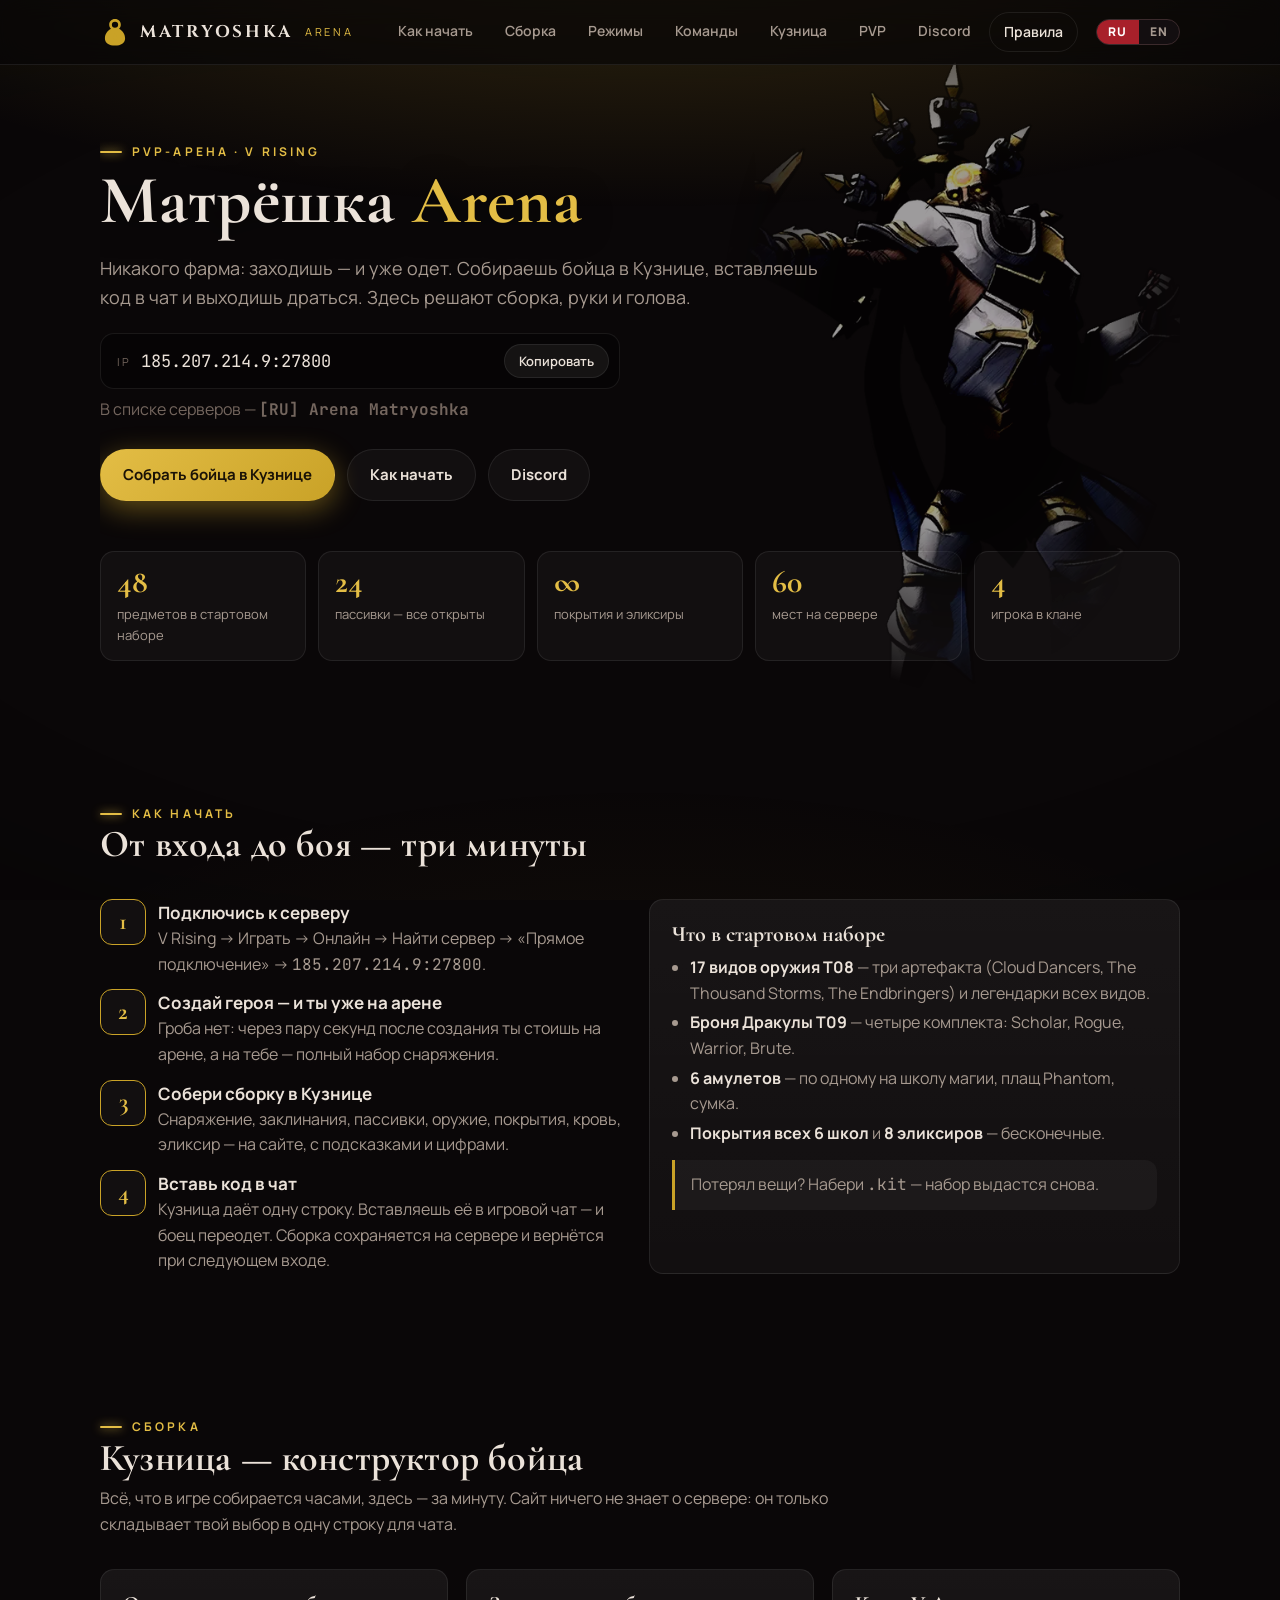
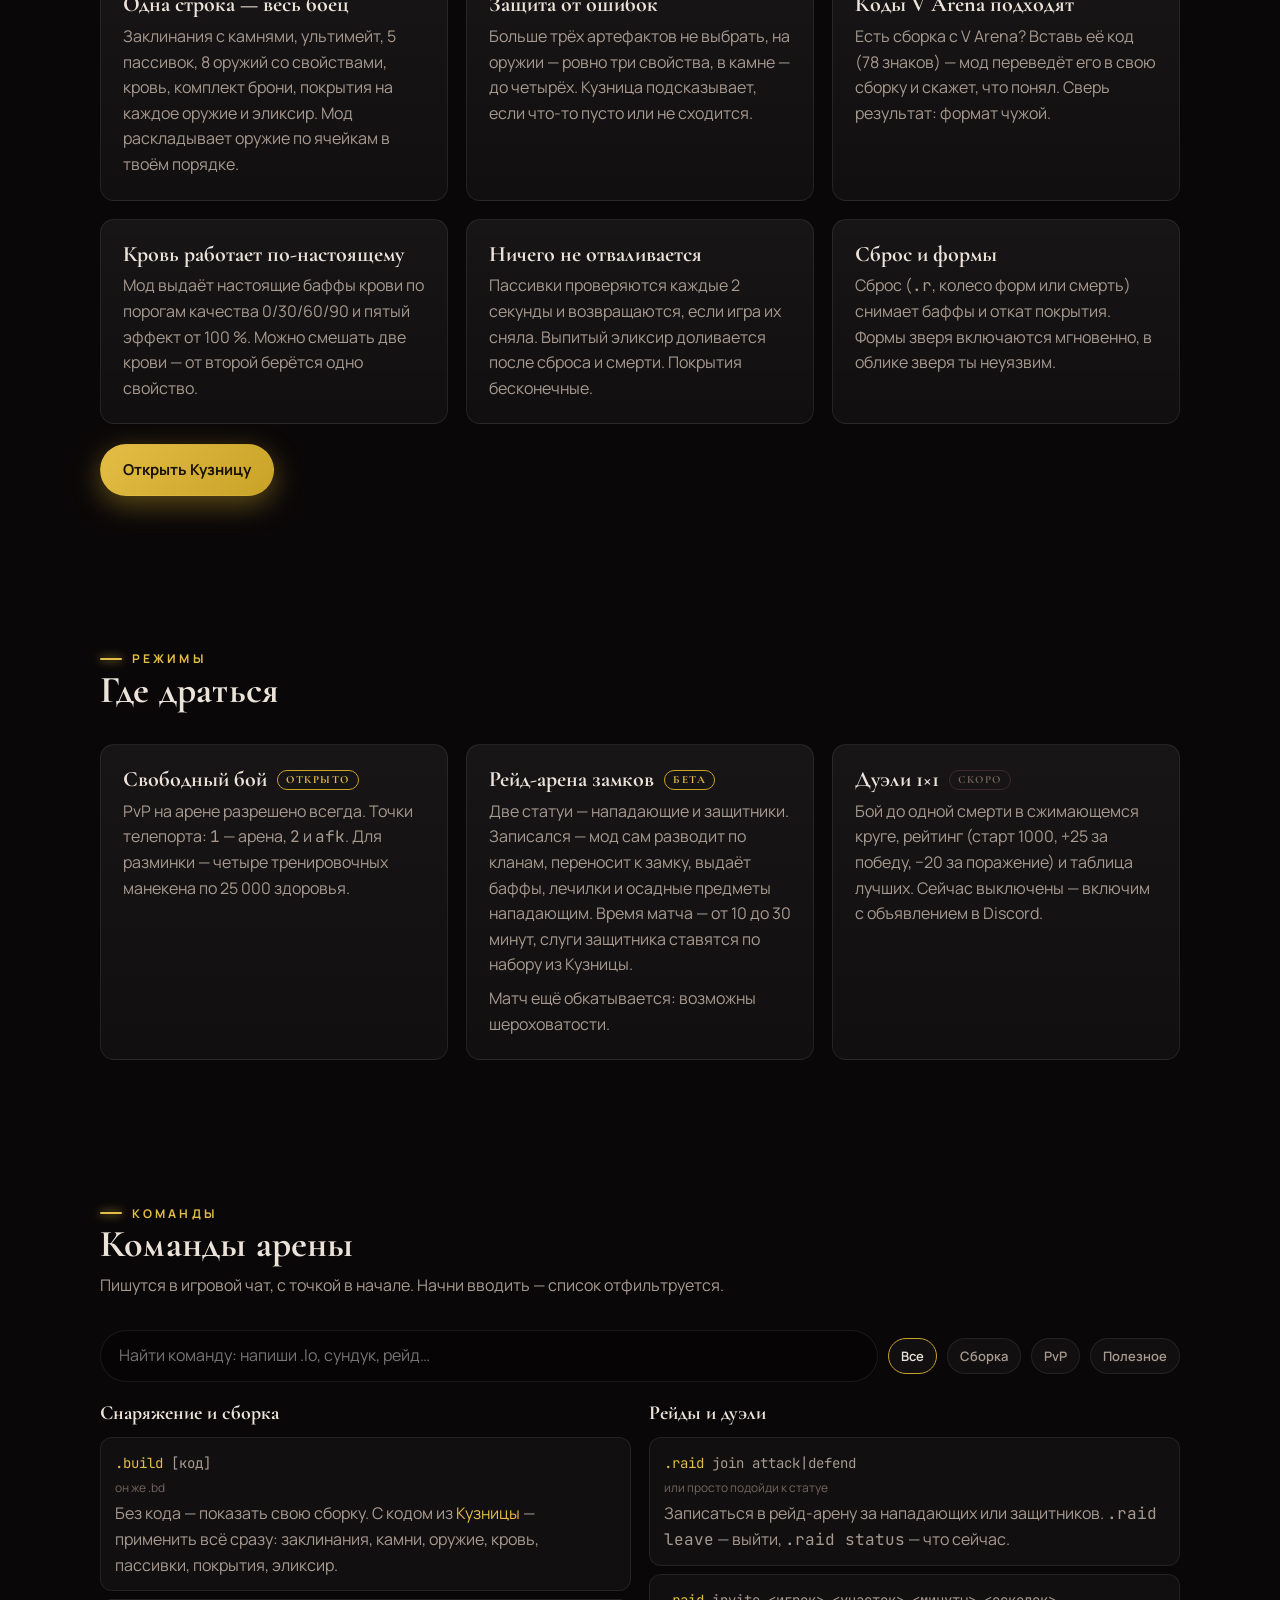
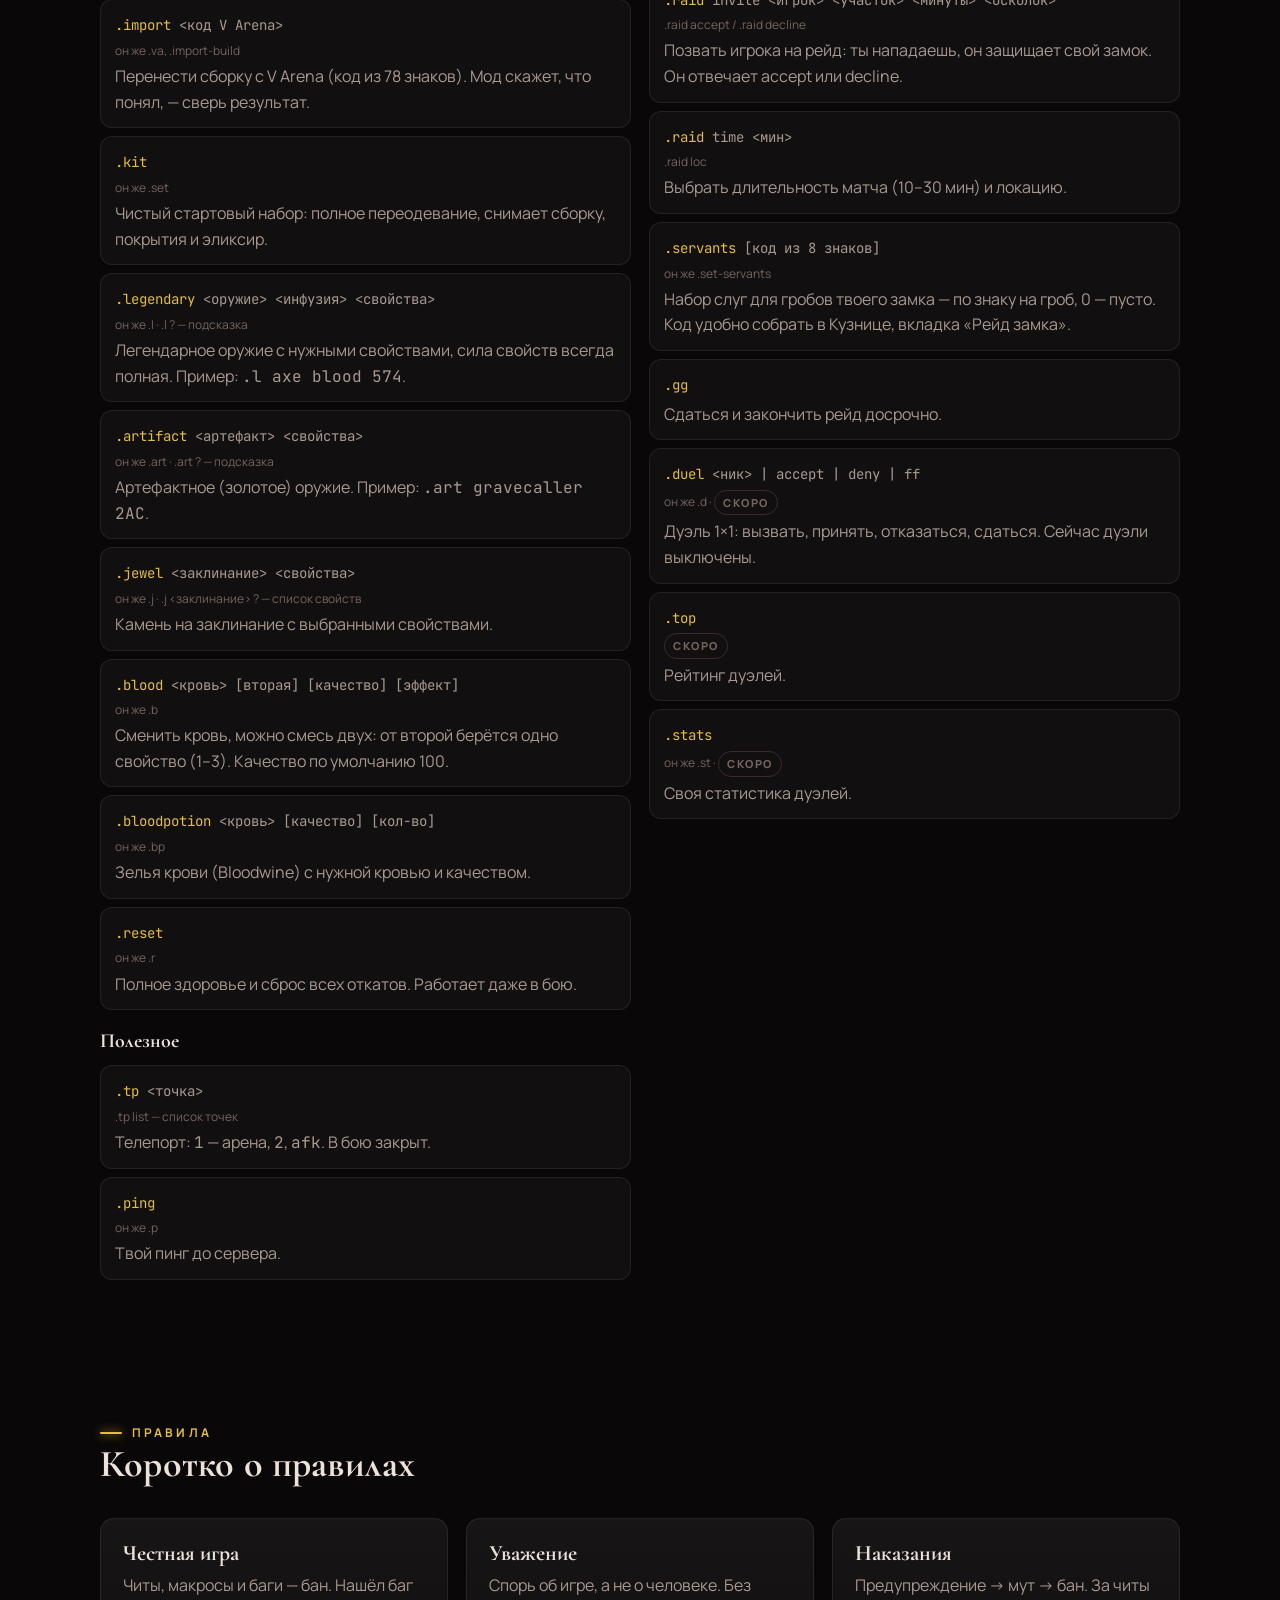
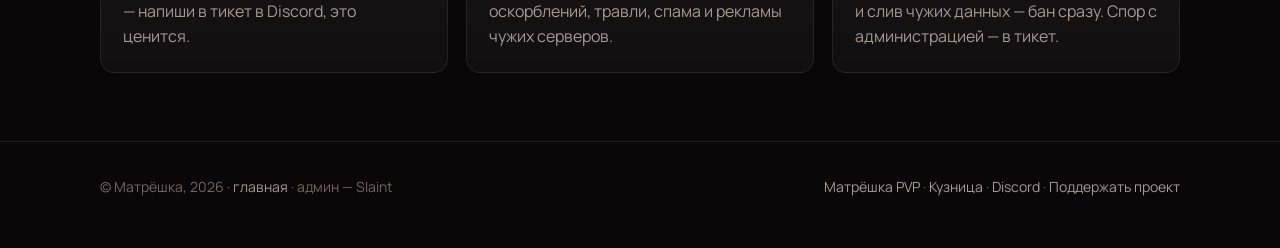
==== arena/index.html @ ec55a661 "Сайт v2: новый облик, страница правил" ====
<!doctype html>
<html lang="ru">
<head>
<meta charset="utf-8">
<meta name="viewport" content="width=device-width, initial-scale=1">
<title>Матрёшка Arena — PvP-арена V Rising</title>
<meta name="description" content="Матрёшка Arena: PvP-арена V Rising. Адрес сервера, как начать, сборки из Кузницы, режимы и команды.">
<link rel="icon" href="../assets/mark.svg" type="image/svg+xml">
<link rel="alternate" hreflang="ru" href="https://slaintarena.ru/arena/">
<link rel="alternate" hreflang="en" href="https://slaintarena.ru/en/arena/">
<link rel="preconnect" href="https://fonts.googleapis.com">
<link rel="stylesheet" href="https://fonts.googleapis.com/css2?family=Cinzel:wght@700&family=Cormorant+Garamond:wght@600;700&family=Manrope:wght@400;600;700;800&family=JetBrains+Mono:wght@500&display=swap">
<link rel="stylesheet" href="../assets/site.css?v=20261006d">
</head>
<body class="arena">
<svg width="0" height="0" style="position:absolute" aria-hidden="true">
  <symbol id="doll" viewBox="0 0 64 64">
    <path fill="currentColor" fill-rule="evenodd" d="M32 4C24.3 4 19.6 9.6 19.6 16.3c0 3.7 1.5 6.8 3.8 9C15.7 29.2 10.5 37 10.5 45.7 10.5 54.8 19.2 61 32 61s21.5-6.2 21.5-15.3c0-8.7-5.2-16.5-12.9-20.4 2.3-2.2 3.8-5.3 3.8-9C44.4 9.6 39.7 4 32 4zM25.3 16.6a6.7 6.2 0 1 1 13.4 0 6.7 6.2 0 1 1-13.4 0z"/>
    <path style="fill:var(--doll-drop,#0a0708)" d="M32 34.5c-1.2 3.4-4.6 6.3-4.6 9.8a4.6 4.6 0 0 0 9.2 0c0-3.5-3.4-6.4-4.6-9.8z"/>
  </symbol>
</svg>

<header class="top">
  <div class="wrap">
    <a class="brand" href="../"><svg class="brand-mark" style="color:var(--gold)"><use href="#doll"/></svg><span class="brand-name">MATRYOSHKA</span><span class="brand-sub">Arena</span></a>
    <button class="burger" aria-label="Меню">☰</button>
    <nav class="nav">
      <a href="#start">Как начать</a>
      <a href="#build">Сборка</a>
      <a href="#modes">Режимы</a>
      <a href="#commands">Команды</a>
      <a href="../forge/">Кузница</a>
      <a href="../pvp/" class="pvp-link">PVP</a>
      <a href="../discord/">Discord</a>
      <a href="../rules/" class="rules-link">Правила</a>
    </nav>
    <div class="lang-sw"><a href="./" data-lang="ru" class="on">RU</a><a href="../en/arena/" data-lang="en">EN</a></div>
  </div>
</header>

<main>
<div class="wrap">

  <section class="hero">
    <img class="hero-art" src="../assets/art/solarus.webp" alt="" aria-hidden="true">
    <div class="kicker">PvP-арена · V Rising</div>
    <h1>Матрёшка <span class="accent">Arena</span></h1>
    <p class="lead">Никакого фарма: заходишь — и уже одет. Собираешь бойца в Кузнице, вставляешь код
      в чат и выходишь драться. Здесь решают сборка, руки и голова.</p>
    <div class="addr" style="max-width:520px; margin-top:22px">
      <span class="label">IP</span><span class="ip">185.207.214.9:27800</span>
      <button class="copy" data-copy="185.207.214.9:27800">Копировать</button>
    </div>
    <p class="dim" style="margin-top:8px">В списке серверов — <b class="mono">[RU] Arena Matryoshka</b></p>
    <div class="hero-actions">
      <a class="btn main" href="../forge/">Собрать бойца в Кузнице</a>
      <a class="btn" href="#start">Как начать</a>
      <a class="btn" href="../discord/">Discord</a>
    </div>
  </section>

  <section style="padding-top:10px">
    <div class="facts">
      <div class="fact"><div class="v">48</div><div class="k">предметов в стартовом наборе</div></div>
      <div class="fact"><div class="v">24</div><div class="k">пассивки — все открыты</div></div>
      <div class="fact"><div class="v">∞</div><div class="k">покрытия и эликсиры</div></div>
      <div class="fact"><div class="v">60</div><div class="k">мест на сервере</div></div>
      <div class="fact"><div class="v">4</div><div class="k">игрока в клане</div></div>
    </div>
  </section>

  <section id="start">
    <div class="sec-head">
      <div class="kicker">Как начать</div>
      <h2>От входа до боя — три минуты</h2>
    </div>
    <div class="grid g2">
      <div class="steps">
        <div class="step"><div><b>Подключись к серверу</b><span>V Rising → Играть → Онлайн → Найти сервер → «Прямое подключение» → <span class="mono">185.207.214.9:27800</span>.</span></div></div>
        <div class="step"><div><b>Создай героя — и ты уже на арене</b><span>Гроба нет: через пару секунд после создания ты стоишь на арене, а на тебе — полный набор снаряжения.</span></div></div>
        <div class="step"><div><b>Собери сборку в Кузнице</b><span>Снаряжение, заклинания, пассивки, оружие, покрытия, кровь, эликсир — на сайте, с подсказками и цифрами.</span></div></div>
        <div class="step"><div><b>Вставь код в чат</b><span>Кузница даёт одну строку. Вставляешь её в игровой чат — и боец переодет. Сборка сохраняется на сервере и вернётся при следующем входе.</span></div></div>
      </div>
      <div class="card">
        <h3>Что в стартовом наборе</h3>
        <ul>
          <li><b>17 видов оружия T08</b> — три артефакта (Cloud Dancers, The Thousand Storms, The Endbringers) и легендарки всех видов.</li>
          <li><b>Броня Дракулы T09</b> — четыре комплекта: Scholar, Rogue, Warrior, Brute.</li>
          <li><b>6 амулетов</b> — по одному на школу магии, плащ Phantom, сумка.</li>
          <li><b>Покрытия всех 6 школ</b> и <b>8 эликсиров</b> — бесконечные.</li>
        </ul>
        <p class="note" style="margin-top:14px">Потерял вещи? Набери <span class="mono">.kit</span> — набор выдастся снова.</p>
      </div>
    </div>
  </section>

  <section id="build">
    <div class="sec-head">
      <div class="kicker">Сборка</div>
      <h2>Кузница — конструктор бойца</h2>
      <p>Всё, что в игре собирается часами, здесь — за минуту. Сайт ничего не знает о сервере: он только
        складывает твой выбор в одну строку для чата.</p>
    </div>
    <div class="grid g3">
      <div class="card">
        <h3>Одна строка — весь боец</h3>
        <p>Заклинания с камнями, ультимейт, 5 пассивок, 8 оружий со свойствами, кровь, комплект брони,
          покрытия на каждое оружие и эликсир. Мод раскладывает оружие по ячейкам в твоём порядке.</p>
      </div>
      <div class="card">
        <h3>Защита от ошибок</h3>
        <p>Больше трёх артефактов не выбрать, на оружии — ровно три свойства, в камне — до четырёх.
          Кузница подсказывает, если что-то пусто или не сходится.</p>
      </div>
      <div class="card">
        <h3>Коды V Arena подходят</h3>
        <p>Есть сборка с V Arena? Вставь её код (78 знаков) — мод переведёт его в свою сборку и скажет,
          что понял. Сверь результат: формат чужой.</p>
      </div>
      <div class="card">
        <h3>Кровь работает по-настоящему</h3>
        <p>Мод выдаёт настоящие баффы крови по порогам качества 0/30/60/90 и пятый эффект от 100 %.
          Можно смешать две крови — от второй берётся одно свойство.</p>
      </div>
      <div class="card">
        <h3>Ничего не отваливается</h3>
        <p>Пассивки проверяются каждые 2 секунды и возвращаются, если игра их сняла. Выпитый эликсир
          доливается после сброса и смерти. Покрытия бесконечные.</p>
      </div>
      <div class="card">
        <h3>Сброс и формы</h3>
        <p>Сброс (<span class="mono">.r</span>, колесо форм или смерть) снимает баффы и откат покрытия.
          Формы зверя включаются мгновенно, в облике зверя ты неуязвим.</p>
      </div>
    </div>
    <p style="margin-top:20px"><a class="btn main" href="../forge/">Открыть Кузницу</a></p>
  </section>

  <section id="modes">
    <div class="sec-head">
      <div class="kicker">Режимы</div>
      <h2>Где драться</h2>
    </div>
    <div class="grid g3">
      <div class="card">
        <h3>Свободный бой <span class="badge">открыто</span></h3>
        <p>PvP на арене разрешено всегда. Точки телепорта: <span class="mono">1</span> — арена,
          <span class="mono">2</span> и <span class="mono">afk</span>. Для разминки — четыре
          тренировочных манекена по 25 000 здоровья.</p>
      </div>
      <div class="card">
        <h3>Рейд-арена замков <span class="badge">бета</span></h3>
        <p>Две статуи — нападающие и защитники. Записался — мод сам разводит по кланам, переносит к
          замку, выдаёт баффы, лечилки и осадные предметы нападающим. Время матча — от 10 до 30 минут,
          слуги защитника ставятся по набору из Кузницы.</p>
        <p class="dim" style="margin-top:8px">Матч ещё обкатывается: возможны шероховатости.</p>
      </div>
      <div class="card">
        <h3>Дуэли 1×1 <span class="badge soon">скоро</span></h3>
        <p>Бой до одной смерти в сжимающемся круге, рейтинг (старт 1000, +25 за победу, −20 за
          поражение) и таблица лучших. Сейчас выключены — включим с объявлением в Discord.</p>
      </div>
    </div>
  </section>

  <section id="commands">
    <div class="sec-head">
      <div class="kicker">Команды</div>
      <h2>Команды арены</h2>
      <p>Пишутся в игровой чат, с точкой в начале. Начни вводить — список отфильтруется.</p>
    </div>
<!--CMDS-->
    <div class="cmd-tools">
      <input class="search" type="search" placeholder="Найти команду: напиши .lo, сундук, рейд…" aria-label="Поиск по командам">
      <button class="filter on" data-g="all">Все</button>
      <button class="filter" data-g="build">Сборка</button>
      <button class="filter" data-g="pvp">PvP</button>
      <button class="filter" data-g="util">Полезное</button>
    </div>
    <div class="cmds">
      <div class="cmd-group"><h3>Снаряжение и сборка</h3>
        <div class="cmd" data-g="build"><div><code>.build <span class="arg">[код]</span></code><span class="al">он же .bd</span></div><div class="d">Без кода — показать свою сборку. С кодом из <a href="../forge/">Кузницы</a> — применить всё сразу: заклинания, камни, оружие, кровь, пассивки, покрытия, эликсир.</div></div>
        <div class="cmd" data-g="build"><div><code>.import <span class="arg">&lt;код V Arena&gt;</span></code><span class="al">он же .va, .import-build</span></div><div class="d">Перенести сборку с V Arena (код из 78 знаков). Мод скажет, что понял, — сверь результат.</div></div>
        <div class="cmd" data-g="build"><div><code>.kit</code><span class="al">он же .set</span></div><div class="d">Чистый стартовый набор: полное переодевание, снимает сборку, покрытия и эликсир.</div></div>
        <div class="cmd" data-g="build"><div><code>.legendary <span class="arg">&lt;оружие&gt; &lt;инфузия&gt; &lt;свойства&gt;</span></code><span class="al">он же .l · .l ? — подсказка</span></div><div class="d">Легендарное оружие с нужными свойствами, сила свойств всегда полная. Пример: <span class="mono">.l axe blood 574</span>.</div></div>
        <div class="cmd" data-g="build"><div><code>.artifact <span class="arg">&lt;артефакт&gt; &lt;свойства&gt;</span></code><span class="al">он же .art · .art ? — подсказка</span></div><div class="d">Артефактное (золотое) оружие. Пример: <span class="mono">.art gravecaller 2AC</span>.</div></div>
        <div class="cmd" data-g="build"><div><code>.jewel <span class="arg">&lt;заклинание&gt; &lt;свойства&gt;</span></code><span class="al">он же .j · .j &lt;заклинание&gt; ? — список свойств</span></div><div class="d">Камень на заклинание с выбранными свойствами.</div></div>
        <div class="cmd" data-g="build"><div><code>.blood <span class="arg">&lt;кровь&gt; [вторая] [качество] [эффект]</span></code><span class="al">он же .b</span></div><div class="d">Сменить кровь, можно смесь двух: от второй берётся одно свойство (1–3). Качество по умолчанию 100.</div></div>
        <div class="cmd" data-g="build"><div><code>.bloodpotion <span class="arg">&lt;кровь&gt; [качество] [кол-во]</span></code><span class="al">он же .bp</span></div><div class="d">Зелья крови (Bloodwine) с нужной кровью и качеством.</div></div>
        <div class="cmd" data-g="build"><div><code>.reset</code><span class="al">он же .r</span></div><div class="d">Полное здоровье и сброс всех откатов. Работает даже в бою.</div></div>
      </div>
      <div class="cmd-group"><h3>Рейды и дуэли</h3>
        <div class="cmd" data-g="pvp"><div><code>.raid <span class="arg">join attack|defend</span></code><span class="al">или просто подойди к статуе</span></div><div class="d">Записаться в рейд-арену за нападающих или защитников. <span class="mono">.raid leave</span> — выйти, <span class="mono">.raid status</span> — что сейчас.</div></div>
        <div class="cmd" data-g="pvp"><div><code>.raid <span class="arg">invite &lt;игрок&gt; &lt;участок&gt; &lt;минуты&gt; &lt;осколок&gt;</span></code><span class="al">.raid accept / .raid decline</span></div><div class="d">Позвать игрока на рейд: ты нападаешь, он защищает свой замок. Он отвечает accept или decline.</div></div>
        <div class="cmd" data-g="pvp"><div><code>.raid <span class="arg">time &lt;мин&gt;</span></code><span class="al">.raid loc <N></span></div><div class="d">Выбрать длительность матча (10–30 мин) и локацию.</div></div>
        <div class="cmd" data-g="pvp"><div><code>.servants <span class="arg">[код из 8 знаков]</span></code><span class="al">он же .set-servants</span></div><div class="d">Набор слуг для гробов твоего замка — по знаку на гроб, 0 — пусто. Код удобно собрать в Кузнице, вкладка «Рейд замка».</div></div>
        <div class="cmd" data-g="pvp"><div><code>.gg</code></div><div class="d">Сдаться и закончить рейд досрочно.</div></div>
        <div class="cmd" data-g="pvp"><div><code>.duel <span class="arg">&lt;ник&gt; | accept | deny | ff</span></code><span class="al">он же .d · <span class="badge soon">скоро</span></span></div><div class="d">Дуэль 1×1: вызвать, принять, отказаться, сдаться. Сейчас дуэли выключены.</div></div>
        <div class="cmd" data-g="pvp"><div><code>.top</code><span class="al"><span class="badge soon">скоро</span></span></div><div class="d">Рейтинг дуэлей.</div></div>
        <div class="cmd" data-g="pvp"><div><code>.stats</code><span class="al">он же .st · <span class="badge soon">скоро</span></span></div><div class="d">Своя статистика дуэлей.</div></div>
      </div>
      <div class="cmd-group"><h3>Полезное</h3>
        <div class="cmd" data-g="util"><div><code>.tp <span class="arg">&lt;точка&gt;</span></code><span class="al">.tp list — список точек</span></div><div class="d">Телепорт: <span class="mono">1</span> — арена, <span class="mono">2</span>, <span class="mono">afk</span>. В бою закрыт.</div></div>
        <div class="cmd" data-g="util"><div><code>.ping</code><span class="al">он же .p</span></div><div class="d">Твой пинг до сервера.</div></div>
      </div>
      <div class="cmd-empty">Ничего не нашлось — попробуй другое слово.</div>
    </div>
<!--/CMDS-->
  </section>

  <section id="rules">
    <div class="sec-head">
      <div class="kicker">Правила</div>
      <h2>Коротко о правилах</h2>
    </div>
    <div class="grid g3">
      <div class="card"><h3>Честная игра</h3><p>Читы, макросы и баги — бан. Нашёл баг — напиши в тикет в Discord, это ценится.</p></div>
      <div class="card"><h3>Уважение</h3><p>Спорь об игре, а не о человеке. Без оскорблений, травли, спама и рекламы чужих серверов.</p></div>
      <div class="card"><h3>Наказания</h3><p>Предупреждение → мут → бан. За читы и слив чужих данных — бан сразу. Спор с администрацией — в тикет.</p></div>
    </div>
  </section>

</div>
</main>

<footer class="foot">
  <div class="wrap">
    <span>© Матрёшка, 2026 · <a href="../">главная</a> · админ — Slaint</span>
    <span><a href="../pvp/">Матрёшка PVP</a> · <a href="../forge/">Кузница</a> · <a href="../discord/">Discord</a> · <a href="https://www.donationalerts.com/r/sla1nt" target="_blank" rel="noopener">Поддержать проект</a></span>
  </div>
</footer>
<script src="../assets/site.js?v=20261006d"></script>
</body>
</html>
---- assets/site.css ----
/* ---------------------------------------------------------------------------
   Матрёшка — общий облик сайта (06.10.2026).

   Продолжение Кузницы: почти чёрный тёплый фон, свет факела сверху, тонкие
   рамки с фаской. Два проекта — два цвета:
     PVP   — багровый (кровь, открытый мир);
     Arena — золото (арена, Кузница).
   Заголовки — Cormorant Garamond (кириллица; Cinzel из Кузницы её не знает),
   знак MATRYOSHKA — Cinzel, текст — Manrope, моноширинный — JetBrains Mono.
--------------------------------------------------------------------------- */
:root{
  --ground:#0a0708; --ground2:#060405;
  --surface:#130e10; --surface2:#1a1316; --raised:#241a1d;
  --line:#3b2a2c; --line-soft:#241a1c;
  --text:#ebe2d9; --muted:#a79a90; --dim:#74665e;
  --gold:#c9a227; --gold-lit:#e3bd45; --gold-dim:#8a6f22;
  --blood:#a8202a; --blood-lit:#d8323c;
  --hue:var(--gold); --hue-lit:var(--gold-lit);
  --r:3px;
  --wrap:1120px;
}
body.pvp{ --hue:var(--blood); --hue-lit:var(--blood-lit); }
body.arena{ --hue:var(--gold); --hue-lit:var(--gold-lit); }

*{box-sizing:border-box}
html{scroll-behavior:smooth; scroll-padding-top:76px}
body{
  margin:0; background:var(--ground); color:var(--text);
  font-family:Manrope,"Segoe UI",system-ui,sans-serif; font-size:16px; line-height:1.6;
  -webkit-font-smoothing:antialiased; overflow-x:hidden;
}
body::before{
  content:""; position:fixed; inset:0; pointer-events:none; z-index:0;
  background:
    radial-gradient(120% 60% at 50% -14%, color-mix(in srgb, var(--hue) 26%, transparent), transparent 62%),
    radial-gradient(90% 55% at 50% 120%, rgba(201,162,39,.06), transparent 60%),
    radial-gradient(140% 100% at 50% 50%, transparent 45%, rgba(0,0,0,.6));
}
a{color:var(--hue-lit); text-decoration:none}
a:hover{text-decoration:underline}
.wrap{max-width:var(--wrap); margin:0 auto; padding:0 20px; position:relative; z-index:1}
main{position:relative; z-index:1}

/* --- шапка --- */
.top{
  position:sticky; top:0; z-index:20;
  background:linear-gradient(to bottom, rgba(10,7,8,.96), rgba(10,7,8,.86));
  backdrop-filter:blur(6px); border-bottom:1px solid var(--line-soft);
}
.top .wrap{display:flex; align-items:center; gap:18px; height:64px}
.brand{display:flex; align-items:center; gap:10px; color:var(--text); text-decoration:none!important}
.brand-mark{width:30px; height:30px; flex:none; --doll-drop:var(--gold)}
.big-mark{--doll-drop:transparent}
.brand-name{font-family:Cinzel,Georgia,serif; font-weight:700; letter-spacing:.16em; font-size:17px}
.brand-sub{font-size:11px; letter-spacing:.24em; color:var(--hue-lit); text-transform:uppercase; margin-left:2px}
.nav{display:flex; gap:4px; margin-left:auto; flex-wrap:wrap}
.nav a{
  color:var(--muted); padding:8px 12px; border-radius:var(--r); font-size:14px; font-weight:600;
  text-decoration:none; transition:color .15s, background .15s;
}
.nav a:hover{color:var(--text); background:var(--surface2)}
.nav a.on{color:var(--text); background:var(--raised); box-shadow:inset 0 -2px 0 var(--hue)}
.nav a.pvp-link.on{box-shadow:inset 0 -2px 0 var(--blood-lit)}
.nav a.arena-link.on{box-shadow:inset 0 -2px 0 var(--gold)}
.burger{display:none; margin-left:auto; background:none; border:1px solid var(--line); color:var(--text);
  border-radius:var(--r); padding:6px 10px; font:inherit; cursor:pointer}

/* --- заголовки и текст --- */
h1,h2,h3{font-family:"Cormorant Garamond",Georgia,serif; font-weight:700; line-height:1.15; margin:0}
h1{font-size:clamp(40px, 6vw, 68px); letter-spacing:.01em}
h2{font-size:clamp(28px, 3.4vw, 38px); margin-bottom:6px}
h3{font-size:22px; margin-bottom:4px}
.kicker{font-size:12px; font-weight:700; letter-spacing:.26em; text-transform:uppercase; color:var(--hue-lit)}
.lead{font-size:18px; color:var(--muted); max-width:720px}
.muted{color:var(--muted)} .dim{color:var(--dim)}
.mono{font-family:"JetBrains Mono",monospace}
p{margin:.6em 0}

section{padding:56px 0; border-top:1px solid var(--line-soft)}
section:first-of-type{border-top:0}
.sec-head{margin-bottom:26px}
.sec-head p{margin:6px 0 0; color:var(--muted); max-width:760px}

/* --- главный экран --- */
.hero{padding:70px 0 40px; text-align:left}
.hero h1 .accent{color:var(--hue-lit)}
.hero .lead{margin-top:14px}
.hero-actions{display:flex; gap:12px; flex-wrap:wrap; margin-top:26px}

/* --- кнопки --- */
.btn{
  display:inline-flex; align-items:center; gap:8px; padding:12px 18px; border-radius:var(--r);
  border:1px solid var(--line); background:var(--surface2); color:var(--text); font-weight:700; font-size:15px;
  cursor:pointer; text-decoration:none!important; transition:border-color .15s, background .15s, transform .1s;
  font-family:inherit;
}
.btn:hover{border-color:var(--hue); background:var(--raised)}
.btn:active{transform:translateY(1px)}
.btn.main{background:linear-gradient(180deg, var(--hue-lit), var(--hue)); border-color:var(--hue-lit); color:#160c0d}
.btn.main:hover{filter:brightness(1.08)}
.btn svg{width:18px; height:18px}

/* --- карточки --- */
.card{
  position:relative; background:linear-gradient(180deg, var(--surface2), var(--surface));
  border:1px solid var(--line); border-radius:var(--r); padding:22px;
}
.card::before, .card::after{ /* уголки, как у ячеек в игре */
  content:""; position:absolute; width:10px; height:10px; border:1px solid var(--hue); opacity:.7;
}
.card::before{top:-1px; left:-1px; border-right:0; border-bottom:0}
.card::after{bottom:-1px; right:-1px; border-left:0; border-top:0}
.grid{display:grid; gap:16px}
.g2{grid-template-columns:repeat(2, minmax(0,1fr))}
.g3{grid-template-columns:repeat(3, minmax(0,1fr))}
.g4{grid-template-columns:repeat(4, minmax(0,1fr))}
.card h3{display:flex; align-items:center; gap:10px}
.card .ico{width:34px; height:34px; flex:none; color:var(--hue-lit)}
.card p{color:var(--muted); margin:.4em 0 0}
.card ul{margin:.5em 0 0; padding-left:1.1em; color:var(--muted)}
.card li{margin:.25em 0}
.card b, .card strong{color:var(--text)}

/* --- два проекта на главной --- */
.projects{display:grid; grid-template-columns:1fr 1fr; gap:20px}
.project{
  position:relative; overflow:hidden; display:flex; flex-direction:column; gap:12px;
  padding:32px; min-height:420px; border-radius:var(--r); border:1px solid var(--line);
  background:linear-gradient(180deg, var(--surface2), var(--ground2)); color:var(--text);
  text-decoration:none!important; transition:border-color .2s, transform .2s;
}
.project:hover{transform:translateY(-3px)}
.project.p-pvp{--hue:var(--blood); --hue-lit:var(--blood-lit)}
.project.p-arena{--hue:var(--gold); --hue-lit:var(--gold-lit)}
.project:hover{border-color:var(--hue)}
.project::before{
  content:""; position:absolute; inset:0; pointer-events:none;
  background:radial-gradient(90% 70% at 85% 0%, color-mix(in srgb, var(--hue) 30%, transparent), transparent 65%);
}
.project > *{position:relative}
.project .tag{font-size:12px; font-weight:800; letter-spacing:.24em; text-transform:uppercase; color:var(--hue-lit)}
.project h2{font-size:clamp(34px, 4vw, 48px)}
.project p{color:var(--muted); margin:0}
.project ul{margin:4px 0 0; padding:0; list-style:none; display:grid; gap:6px}
.project li{display:flex; gap:10px; color:var(--text)}
.project li::before{content:"◆"; color:var(--hue-lit); font-size:10px; margin-top:6px}
.project .go{margin-top:auto; display:flex; align-items:center; justify-content:space-between; gap:12px; flex-wrap:wrap}
.project .go span.more{font-weight:800; color:var(--hue-lit)}
.big-mark{position:absolute; right:-30px; bottom:-30px; width:240px; height:240px; opacity:.07; color:var(--hue-lit)}

/* --- адрес сервера --- */
.addr{
  display:flex; align-items:center; gap:10px; flex-wrap:wrap;
  background:var(--ground2); border:1px solid var(--line); border-radius:var(--r); padding:10px 12px;
}
.addr .label{font-size:11px; letter-spacing:.2em; text-transform:uppercase; color:var(--dim)}
.addr .ip{font-family:"JetBrains Mono",monospace; font-size:17px; color:var(--text)}
.copy{
  margin-left:auto; background:var(--raised); border:1px solid var(--line); color:var(--text);
  border-radius:var(--r); padding:6px 10px; font:600 13px Manrope,sans-serif; cursor:pointer;
}
.copy:hover{border-color:var(--hue)}
.copy.done{border-color:#4caf50; color:#9be29f}

/* --- факты (цифры сервера) --- */
.facts{display:grid; grid-template-columns:repeat(auto-fit, minmax(150px, 1fr)); gap:12px}
.fact{background:var(--surface); border:1px solid var(--line-soft); border-radius:var(--r); padding:14px 16px}
.fact .v{font-family:"Cormorant Garamond",Georgia,serif; font-size:32px; font-weight:700; color:var(--hue-lit); line-height:1}
.fact .k{font-size:13px; color:var(--muted); margin-top:6px}

/* --- шаги --- */
.steps{counter-reset:s; display:grid; gap:12px}
.step{counter-increment:s; display:grid; grid-template-columns:44px 1fr; gap:14px; align-items:start}
.step::before{
  content:counter(s); width:44px; height:44px; display:grid; place-items:center;
  font-family:"Cormorant Garamond",serif; font-size:24px; font-weight:700; color:var(--hue-lit);
  border:1px solid var(--hue); border-radius:var(--r); background:var(--surface);
}
.step b{display:block; font-size:17px}
.step span{color:var(--muted)}

/* --- расписание --- */
.sched{width:100%; border-collapse:collapse}
.sched th, .sched td{text-align:left; padding:12px 14px; border-bottom:1px solid var(--line-soft); vertical-align:top}
.sched th{font-size:12px; letter-spacing:.16em; text-transform:uppercase; color:var(--dim); font-weight:700}
.sched td.t{font-family:"JetBrains Mono",monospace; white-space:nowrap; color:var(--text)}
.sched .ev{font-weight:700}
.sched .sub{color:var(--muted); font-size:14px}
.chip{display:inline-block; font-family:"JetBrains Mono",monospace; font-size:13px; padding:2px 8px; margin:2px 4px 2px 0;
  border:1px solid var(--line); border-radius:var(--r); background:var(--ground2); color:var(--text)}
.chip.next{border-color:var(--hue-lit); color:var(--hue-lit); box-shadow:0 0 0 1px color-mix(in srgb, var(--hue) 40%, transparent)}
.next-box{display:flex; align-items:center; gap:14px; flex-wrap:wrap; margin-bottom:16px}
.next-box .when{font-family:"JetBrains Mono",monospace; color:var(--hue-lit)}

/* --- команды --- */
.cmd-tools{display:flex; gap:10px; flex-wrap:wrap; align-items:center; margin-bottom:14px}
.search{
  flex:1 1 260px; background:var(--ground2); border:1px solid var(--line); border-radius:var(--r);
  color:var(--text); padding:11px 14px; font:inherit;
}
.search:focus{outline:none; border-color:var(--hue)}
.filter{background:var(--surface2); border:1px solid var(--line); color:var(--muted); border-radius:var(--r);
  padding:8px 12px; font:600 13px Manrope,sans-serif; cursor:pointer}
.filter.on, .filter:hover{color:var(--text); border-color:var(--hue)}
.cmds{display:grid; gap:10px}
.cmd-group h3{margin:18px 0 10px; font-size:20px; color:var(--text)}
.cmd{
  display:grid; grid-template-columns:minmax(170px, 260px) 1fr; gap:16px; align-items:start;
  background:var(--surface); border:1px solid var(--line-soft); border-radius:var(--r); padding:12px 14px;
}
.cmd code{font-family:"JetBrains Mono",monospace; font-size:14px; color:var(--hue-lit); word-break:break-word}
.cmd code .arg{color:var(--muted)}
.cmd .al{display:block; font-size:12px; color:var(--dim); margin-top:3px}
.cmd .d{color:var(--muted)}
.cmd .d b{color:var(--text)}
.cmd-empty{color:var(--dim); padding:16px 0; display:none}

/* --- заметки --- */
.note{border-left:3px solid var(--hue); background:var(--surface); padding:12px 16px; border-radius:0 var(--r) var(--r) 0; color:var(--muted)}
.note b{color:var(--text)}
.badge{display:inline-block; font-size:11px; font-weight:800; letter-spacing:.14em; text-transform:uppercase;
  padding:3px 8px; border-radius:var(--r); border:1px solid var(--hue); color:var(--hue-lit); vertical-align:middle}
.badge.soon{border-color:var(--line); color:var(--dim)}

/* --- подвал --- */
.foot{border-top:1px solid var(--line-soft); padding:34px 0 50px; color:var(--dim); font-size:14px; position:relative; z-index:1}
.foot .wrap{display:flex; gap:18px; flex-wrap:wrap; align-items:center; justify-content:space-between}
.foot a{color:var(--muted)}

/* --- шапка: меню в «бургер», когда пункты с переключателем языка не влезают в строку (06.10) --- */
@media (max-width: 1080px){
  .burger{display:block}
  .nav{display:none; position:absolute; top:64px; left:0; right:0; flex-direction:column; gap:0;
    background:rgba(10,7,8,.98); border-bottom:1px solid var(--line); padding:8px 16px 14px}
  .nav.open{display:flex}
  .nav a{padding:12px 8px}
}

/* --- телефоны --- */
@media (max-width: 900px){
  .projects, .g3, .g4{grid-template-columns:1fr}
  .g2{grid-template-columns:1fr}
  .cmd{grid-template-columns:1fr; gap:6px}
}
@media (max-width: 760px){
  .wrap{padding:0 16px}
  .project{padding:24px; min-height:0}
  section{padding:42px 0}
  .hero{padding:48px 0 28px}
  .sched th:nth-child(3), .sched td:nth-child(3){display:none}
}

/* Язык (06.10): переключатель в шапке и крупный выбор на главной. */
.lang-sw{display:inline-flex; flex:none; border:1px solid var(--line); border-radius:999px; overflow:hidden; background:var(--surface)}
.lang-sw a{padding:6px 11px; font:800 12px/1 Manrope,sans-serif; letter-spacing:.1em; color:var(--muted); text-decoration:none!important}
.lang-sw a:hover{color:var(--text)}
.lang-sw a.on{background:var(--blood); color:#fff}
.lang-big{display:flex; gap:12px; flex-wrap:wrap; margin-top:26px}
.lang-big a{display:flex; align-items:center; gap:12px; min-width:190px; padding:14px 22px; border:1px solid var(--line); border-radius:14px;
  background:var(--surface); color:var(--text); text-decoration:none!important; transition:border-color .15s, transform .15s}
.lang-big a:hover{border-color:var(--blood-lit); transform:translateY(-2px)}
.lang-big a.on{border-color:var(--blood-lit); background:linear-gradient(110deg,rgba(168,32,42,.35),var(--surface) 70%)}
.lang-big b{font:800 26px/1 Manrope,sans-serif; letter-spacing:.06em; color:#fff}
.lang-big span{font-size:14px; color:var(--muted)}
.lang-big a.on span{color:#ffc9cc}
@media (max-width: 760px){
  .top .wrap{gap:10px}
  .lang-sw a{padding:6px 9px}
}
@media (max-width: 420px){
  .brand-sub{display:none}
  .brand-name{font-size:15px; letter-spacing:.12em}
}

/* ===========================================================================
   Облик v2 (06.10.2026, Алексей: «крутым, современным, не перегруженным»).
   Скругления вместо фасок, стеклянные карточки без уголков, больше воздуха между
   разделами, крупный арт босса на первом экране, кнопки-«таблетки» со свечением.
   Классы прежние — страницы правятся мало.
=========================================================================== */
:root{ --r:14px; --glass:rgba(255,255,255,.035); --glass2:rgba(255,255,255,.06); --edge:rgba(255,255,255,.08); }

section{padding:68px 0; border-top:0}
.sec-head{margin-bottom:32px}
.sec-head h2{letter-spacing:.005em}
.kicker{display:inline-flex; align-items:center; gap:10px}
.kicker::before{content:""; width:22px; height:2px; border-radius:2px; background:var(--hue-lit); box-shadow:0 0 10px var(--hue-lit)}

/* шапка */
.top{background:rgba(8,6,7,.72); backdrop-filter:blur(14px) saturate(1.2); border-bottom:1px solid var(--edge)}
.nav a{border-radius:999px; padding:8px 14px}
.nav a.on{background:var(--glass2); box-shadow:none; color:#fff}
.nav a.rules-link{color:var(--text); border:1px solid var(--edge)}
.nav a.rules-link:hover{border-color:var(--hue)}

/* кнопки */
.btn{border-radius:999px; padding:13px 22px; border-color:var(--edge); background:var(--glass)}
.btn:hover{background:var(--glass2); border-color:var(--hue)}
.btn.main{color:#fff; background:linear-gradient(135deg, var(--hue-lit), var(--hue)); border-color:transparent;
  box-shadow:0 8px 28px color-mix(in srgb, var(--hue) 45%, transparent)}
.btn.main:hover{filter:brightness(1.1); box-shadow:0 10px 36px color-mix(in srgb, var(--hue) 60%, transparent)}
body.arena .btn.main, .p-arena .btn.main{color:#1a1206}

/* карточки: стекло, без уголков */
.card{background:linear-gradient(180deg, var(--glass2), var(--glass)); border:1px solid var(--edge); border-radius:var(--r);
  transition:border-color .2s, transform .2s, box-shadow .2s}
.card::before, .card::after{display:none}
.card:hover{border-color:color-mix(in srgb, var(--hue) 55%, transparent); box-shadow:0 14px 40px rgba(0,0,0,.35)}
.grid{gap:18px}

/* адрес, цифры, чипы, заметки */
.addr{border-radius:14px; background:rgba(0,0,0,.35); border-color:var(--edge); padding:10px 10px 10px 16px}
.copy{border-radius:999px; padding:7px 14px; background:var(--glass2); border-color:var(--edge)}
.fact{border-radius:var(--r); background:var(--glass); border-color:var(--edge)}
.chip{border-radius:8px; background:rgba(0,0,0,.3); border-color:var(--edge)}
.note{border-radius:0 12px 12px 0; background:var(--glass)}
.badge{border-radius:999px}
.step::before{border-radius:12px; background:var(--glass)}

/* главный экран с артом босса */
.hero, .hero2{position:relative; overflow-x:clip}
.hero-art{position:absolute; z-index:0; pointer-events:none; right:-2%; top:-30px; width:min(46%, 560px); opacity:.6;
  -webkit-mask-image:radial-gradient(60% 62% at 50% 40%, #000 40%, transparent 78%);
          mask-image:radial-gradient(60% 62% at 50% 40%, #000 40%, transparent 78%);
  filter:saturate(1.05) contrast(1.05)}
.hero > *:not(.hero-art), .hero2 > *:not(.hero-art){position:relative; z-index:1}
.hero h1{text-shadow:0 4px 30px rgba(0,0,0,.6)}

/* PVP: Дракула фоном в карточке вайпа */
.wipe{overflow:hidden}
.wipe-art{position:absolute; right:-40px; top:-30px; height:150%; opacity:.42; pointer-events:none;
  -webkit-mask-image:linear-gradient(90deg, transparent, #000 45%); mask-image:linear-gradient(90deg, transparent, #000 45%)}
.wipe > *:not(.wipe-art){position:relative}

/* проекты на главной: арт в карточке */
.project{border-radius:22px; border-color:var(--edge); background:linear-gradient(180deg, rgba(255,255,255,.05), rgba(255,255,255,.01))}
.project:hover{box-shadow:0 20px 60px color-mix(in srgb, var(--hue) 25%, transparent)}
.project .p-art{position:absolute; right:-10px; top:-20px; width:46%; opacity:.4; pointer-events:none; transition:opacity .3s, transform .3s;
  -webkit-mask-image:radial-gradient(60% 60% at 50% 40%, #000 35%, transparent 78%);
          mask-image:radial-gradient(60% 60% at 50% 40%, #000 35%, transparent 78%)}
.project:hover .p-art{opacity:.6; transform:scale(1.03)}
.big-mark{display:none}

/* команды: две колонки на широком экране, тише */
.cmds{grid-template-columns:repeat(2, minmax(0,1fr)); gap:14px 18px; align-items:start}
.cmd-group{display:grid; gap:8px; align-content:start}
.cmd-group h3{margin:6px 0 4px}
.cmd{grid-template-columns:1fr; gap:4px; border-radius:12px; background:var(--glass); border-color:var(--edge)}
.cmd-empty{grid-column:1 / -1}
.search{border-radius:999px; background:rgba(0,0,0,.35); border-color:var(--edge); padding:12px 18px}
.filter{border-radius:999px; background:var(--glass); border-color:var(--edge)}

/* подвал */
.foot{border-top:1px solid var(--edge)}

/* «Все правила →» и прочие ссылки-стрелки */
.more-link{display:inline-flex; align-items:center; gap:8px; font-weight:800; color:var(--hue-lit)}
.more-link:hover{gap:12px; text-decoration:none}

/* страница правил */
.rules-tabs{display:flex; gap:8px; flex-wrap:wrap; margin:6px 0 28px}
.rules-tabs a{padding:9px 16px; border-radius:999px; border:1px solid var(--edge); background:var(--glass); color:var(--muted); font-weight:700; font-size:14px}
.rules-tabs a:hover{color:#fff; border-color:var(--hue); text-decoration:none}
.yn{display:grid; grid-template-columns:1fr 1fr; gap:18px}
.yn .card h3{font-family:Manrope,sans-serif; font-size:15px; font-weight:800; letter-spacing:.14em; text-transform:uppercase}
.yn .yes h3{color:#7ee08a} .yn .no h3{color:#ff6b72}
.yn .yes{border-color:rgba(126,224,138,.25)} .yn .no{border-color:rgba(255,107,114,.25)}
.yn ul{list-style:none; padding:0; margin:10px 0 0; display:grid; gap:10px}
.yn li{display:grid; grid-template-columns:22px 1fr; gap:8px; color:var(--text)}
.yn .yes li::before{content:"✓"; color:#7ee08a; font-weight:800}
.yn .no li::before{content:"✕"; color:#ff6b72; font-weight:800}
.yn li small{display:block; color:var(--muted); font-size:13.5px}
.draft{display:inline-block; font-size:11px; font-weight:800; letter-spacing:.14em; text-transform:uppercase; padding:4px 10px;
  border-radius:999px; border:1px dashed var(--line); color:var(--dim)}
.rule-list{counter-reset:r; display:grid; gap:12px}
.rule-list .card{display:grid; grid-template-columns:44px 1fr; gap:14px; align-items:start; counter-increment:r}
.rule-list .card::before{display:grid; content:counter(r); position:static; width:44px; height:44px; place-items:center; border:1px solid var(--edge);
  border-radius:12px; font:800 18px Manrope,sans-serif; color:var(--hue-lit); background:rgba(0,0,0,.3); opacity:1}
.rule-list .card h3{font-size:20px}

@media (max-width: 900px){
  .cmds{grid-template-columns:1fr}
  .yn{grid-template-columns:1fr}
  .hero-art{width:70%; right:0; top:-10px; opacity:.3}
  .project .p-art{width:60%; opacity:.25}
}
@media (max-width: 760px){
  section{padding:56px 0}
}
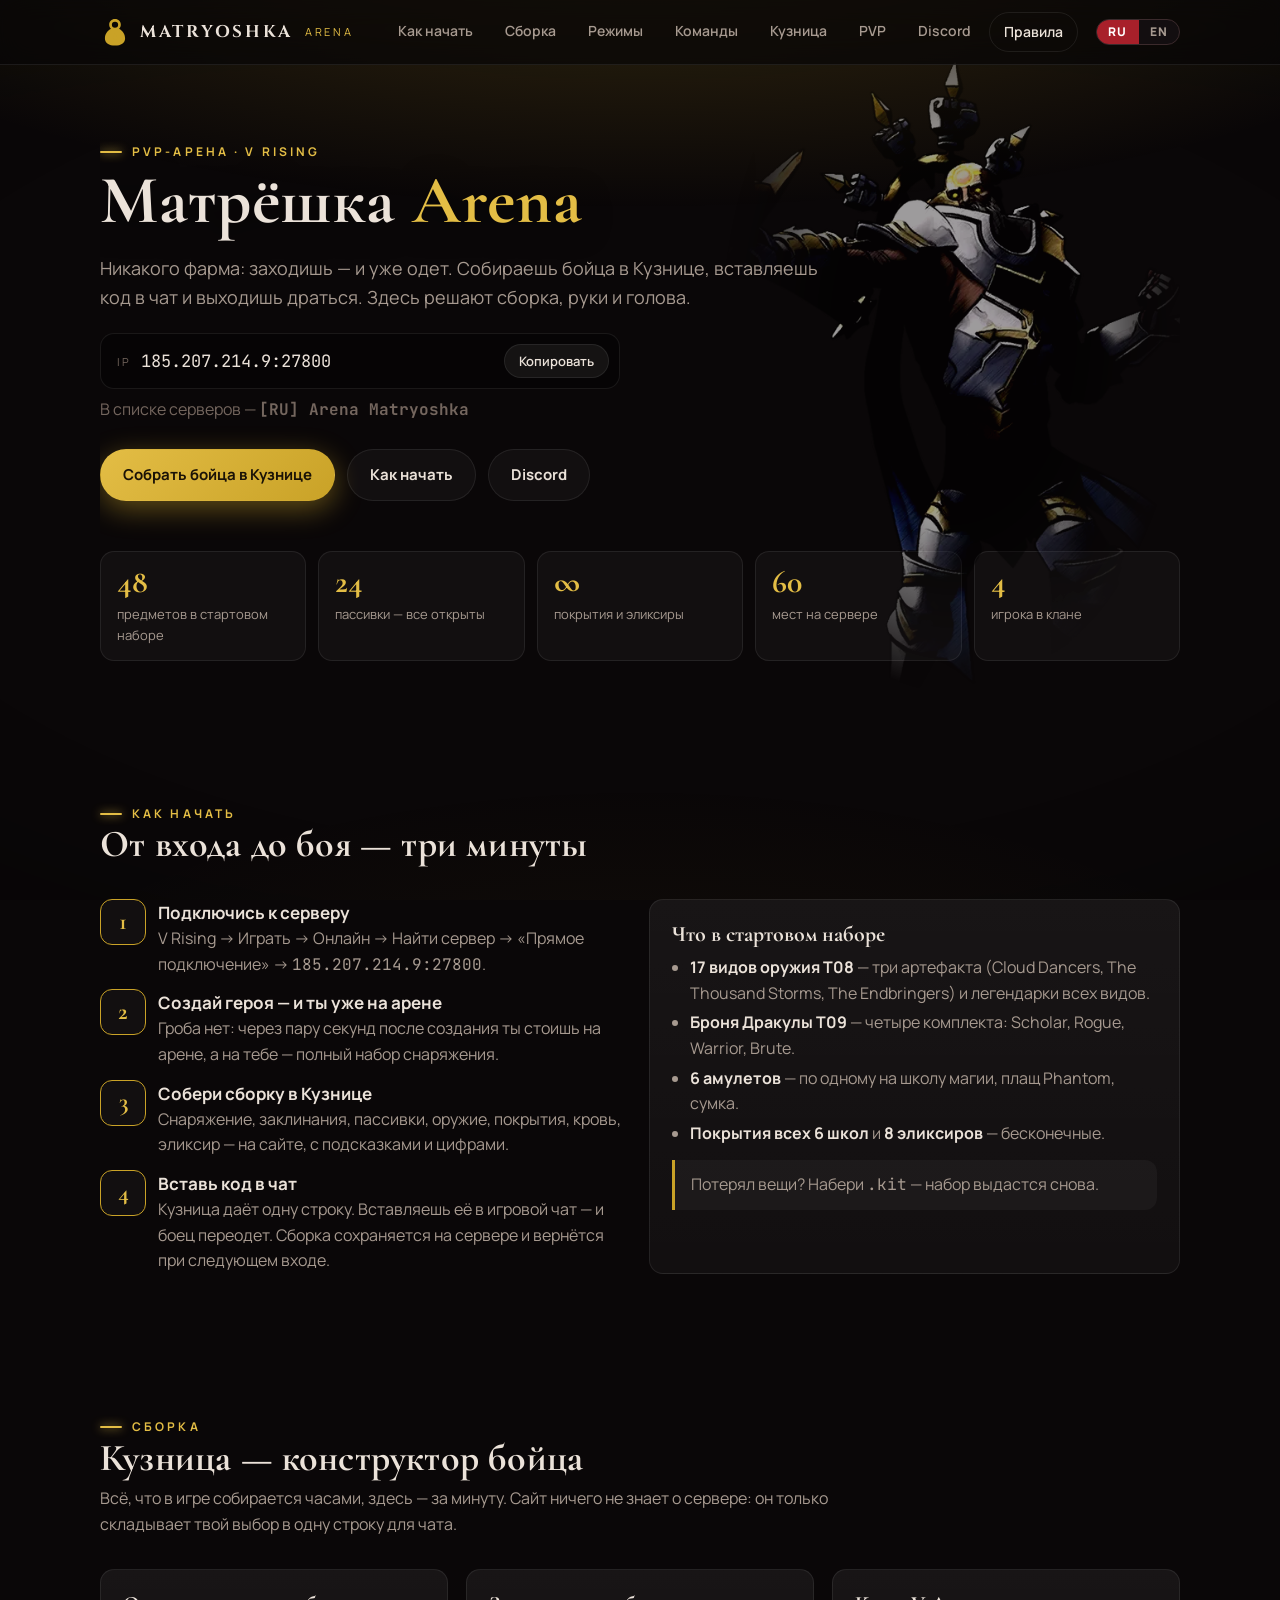
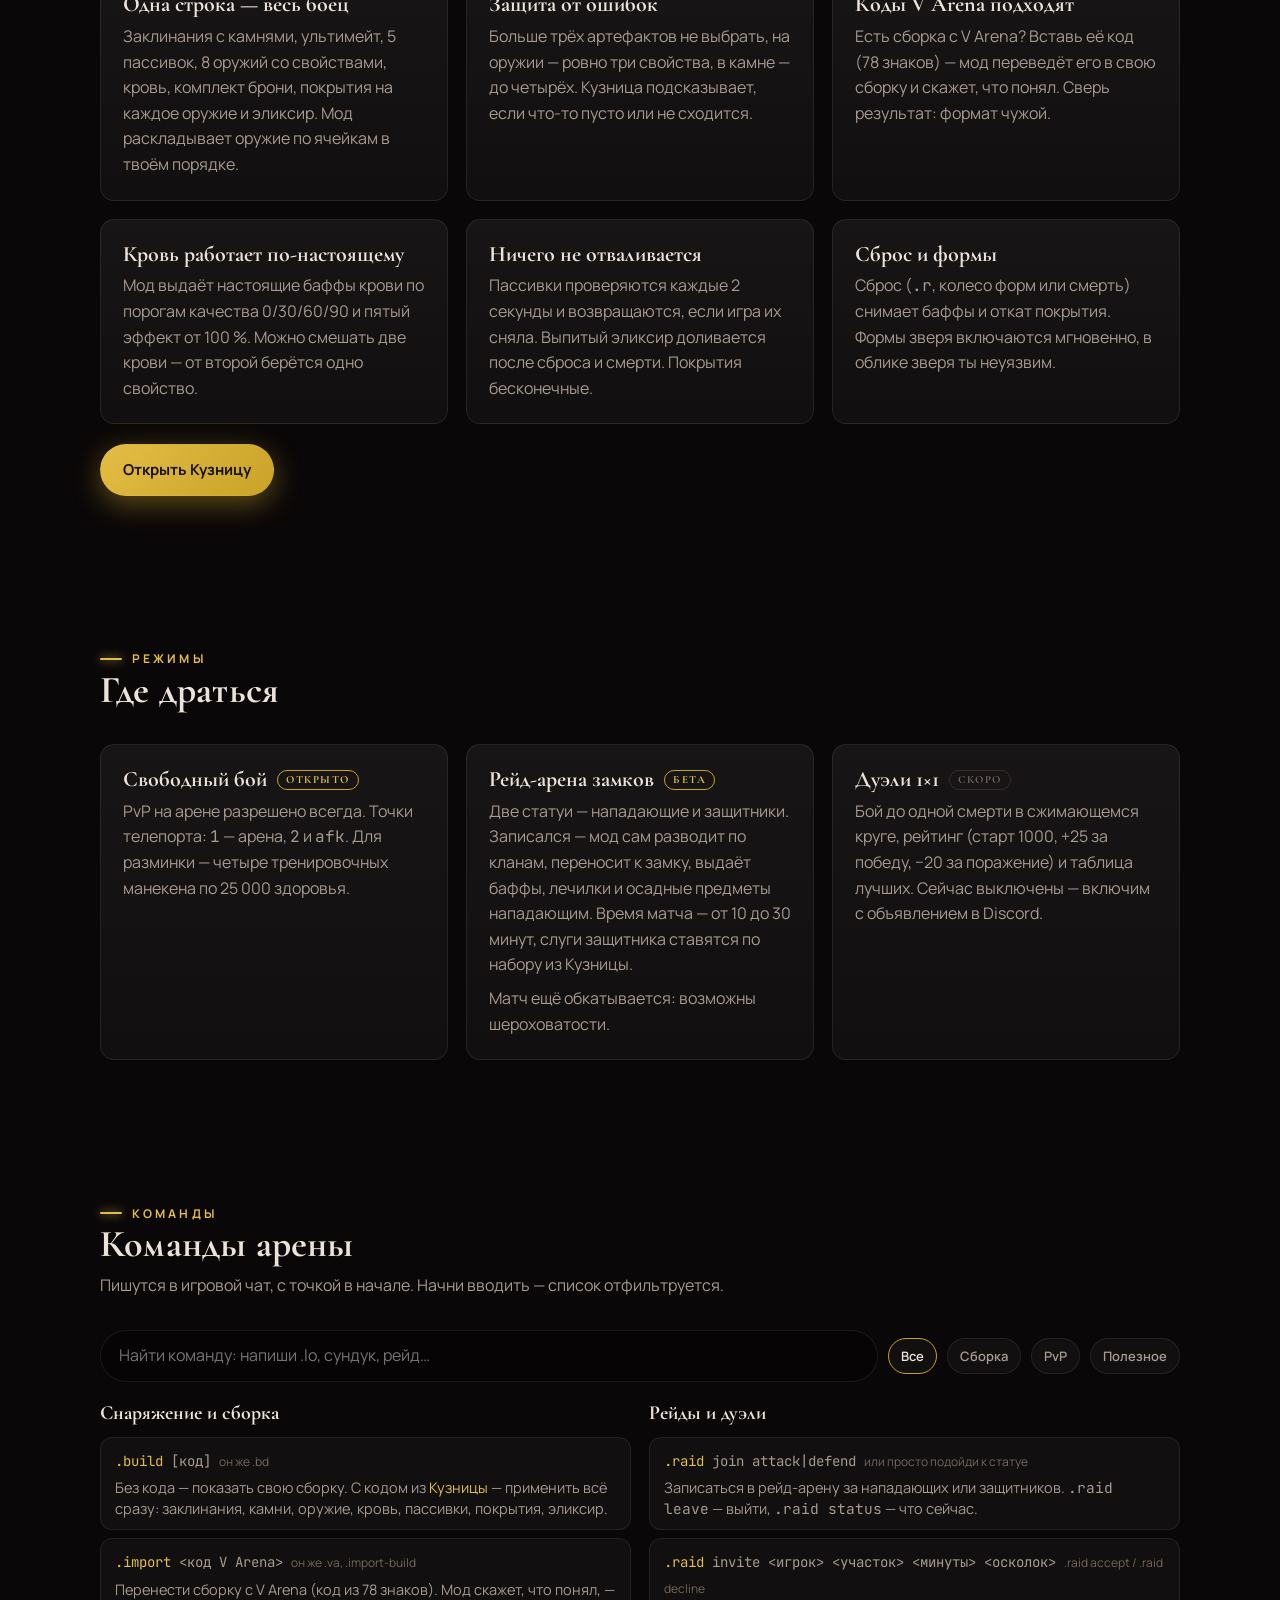
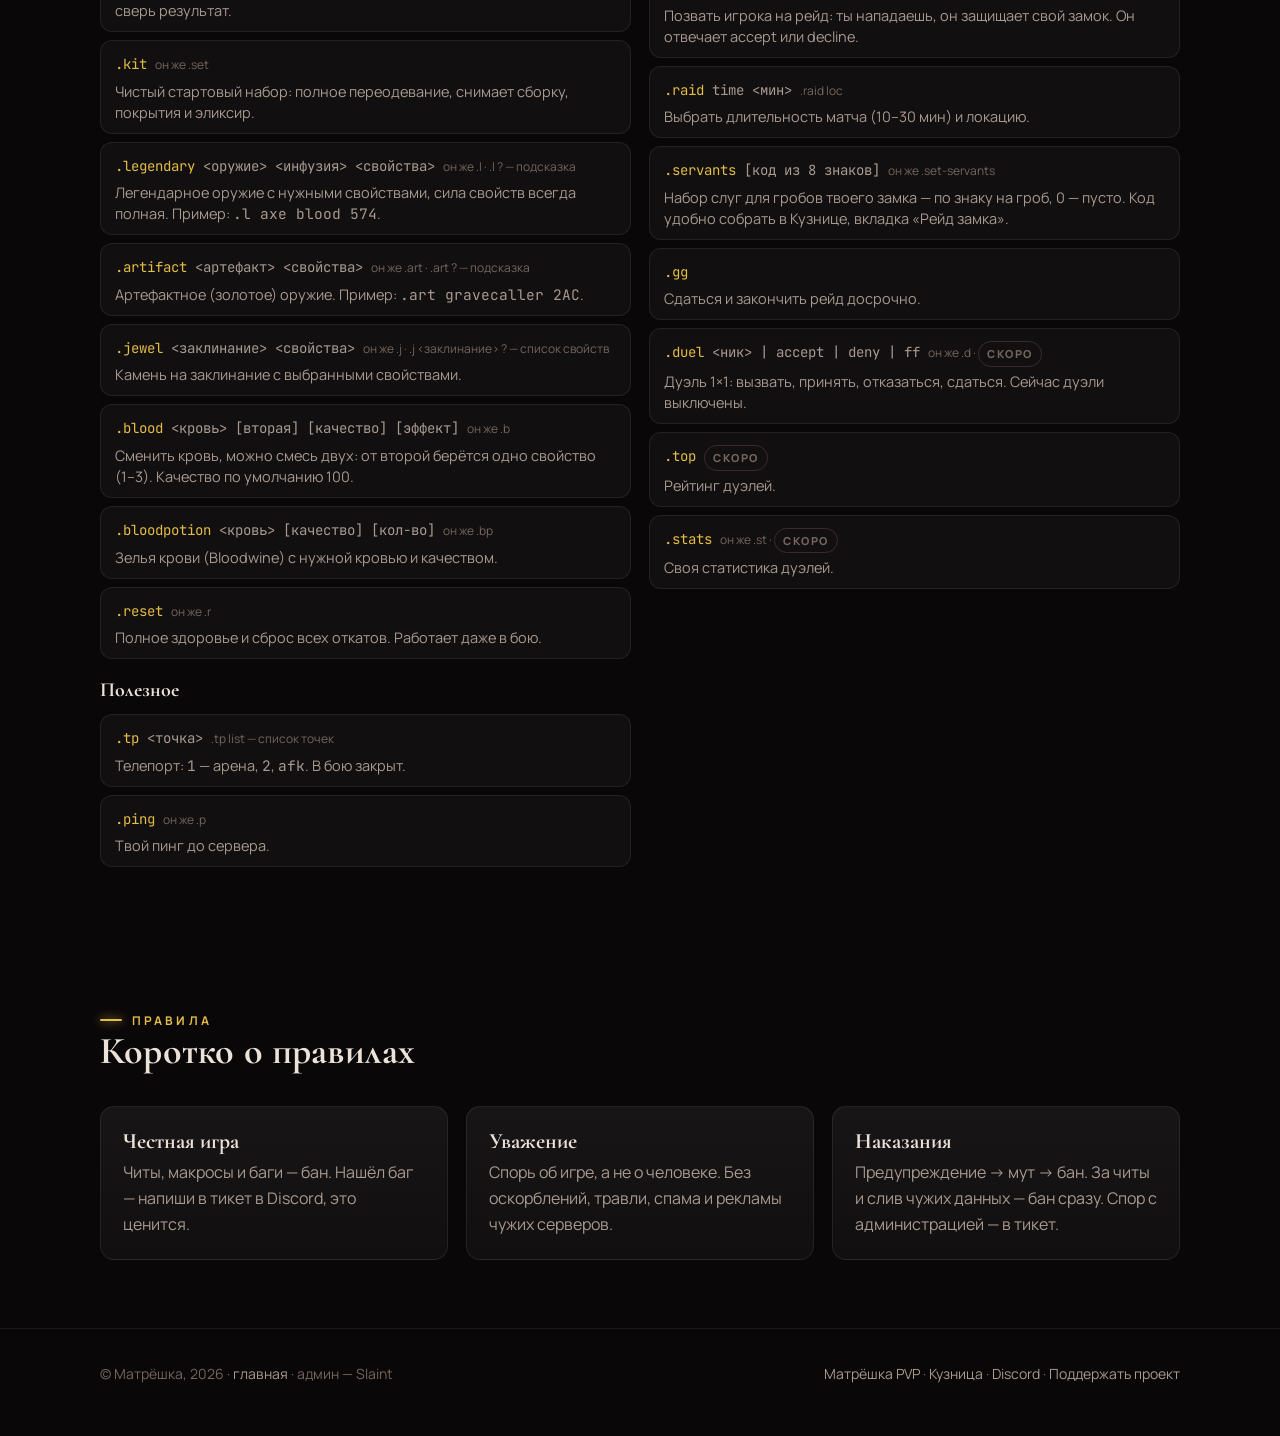
==== commit 9ab6a063: "pvp: компактные команды, лестницы в пещеры на карте" ====
--- a/arena/index.html
+++ b/arena/index.html
@@ -10,7 +10,7 @@
 <link rel="alternate" hreflang="en" href="https://slaintarena.ru/en/arena/">
 <link rel="preconnect" href="https://fonts.googleapis.com">
 <link rel="stylesheet" href="https://fonts.googleapis.com/css2?family=Cinzel:wght@700&family=Cormorant+Garamond:wght@600;700&family=Manrope:wght@400;600;700;800&family=JetBrains+Mono:wght@500&display=swap">
-<link rel="stylesheet" href="../assets/site.css?v=20261006d">
+<link rel="stylesheet" href="../assets/site.css?v=20261006e">
 </head>
 <body class="arena">
 <svg width="0" height="0" style="position:absolute" aria-hidden="true">
@@ -229,6 +229,6 @@
     <span><a href="../pvp/">Матрёшка PVP</a> · <a href="../forge/">Кузница</a> · <a href="../discord/">Discord</a> · <a href="https://www.donationalerts.com/r/sla1nt" target="_blank" rel="noopener">Поддержать проект</a></span>
   </div>
 </footer>
-<script src="../assets/site.js?v=20261006d"></script>
+<script src="../assets/site.js?v=20261006e"></script>
 </body>
 </html>
--- a/assets/site.css
+++ b/assets/site.css
@@ -387,3 +387,14 @@
 @media (max-width: 760px){
   section{padding:56px 0}
 }
+
+/* команды плотнее (06.10): меньше отступы, псевдоним в строку с командой, логистика — строками */
+.cmd{padding:10px 14px}
+.cmd .al{display:inline; margin-left:8px}
+.cmd .d{font-size:14.5px; line-height:1.45}
+.cmd-group.wide{grid-column:1 / -1}
+.cmd-mini{display:grid; grid-template-columns:repeat(2, minmax(0,1fr)); gap:6px 14px}
+.cmd.row{display:flex; gap:12px; align-items:baseline; padding:8px 14px}
+.cmd.row code{flex:none; min-width:112px}
+.cmd.row .d{font-size:14px}
+@media (max-width: 900px){ .cmd-mini{grid-template-columns:1fr} .cmd.row{flex-wrap:wrap} }
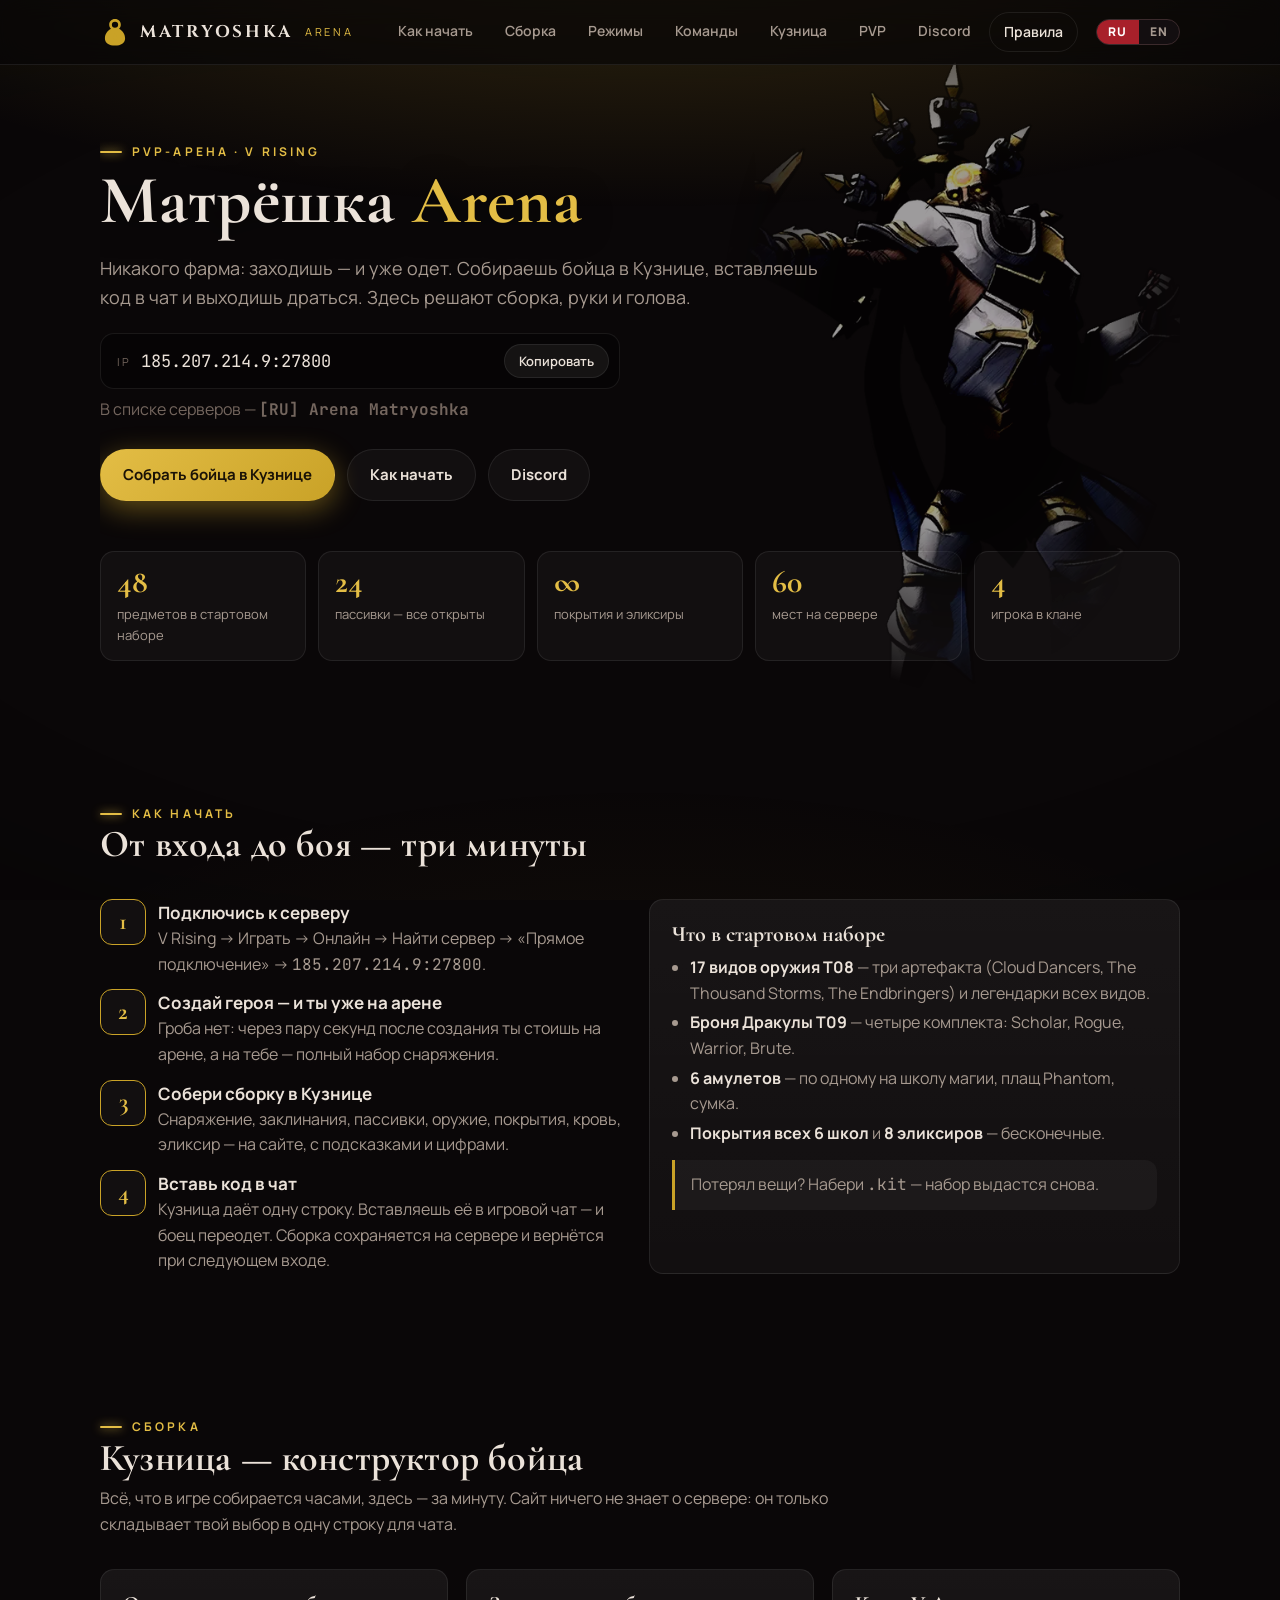
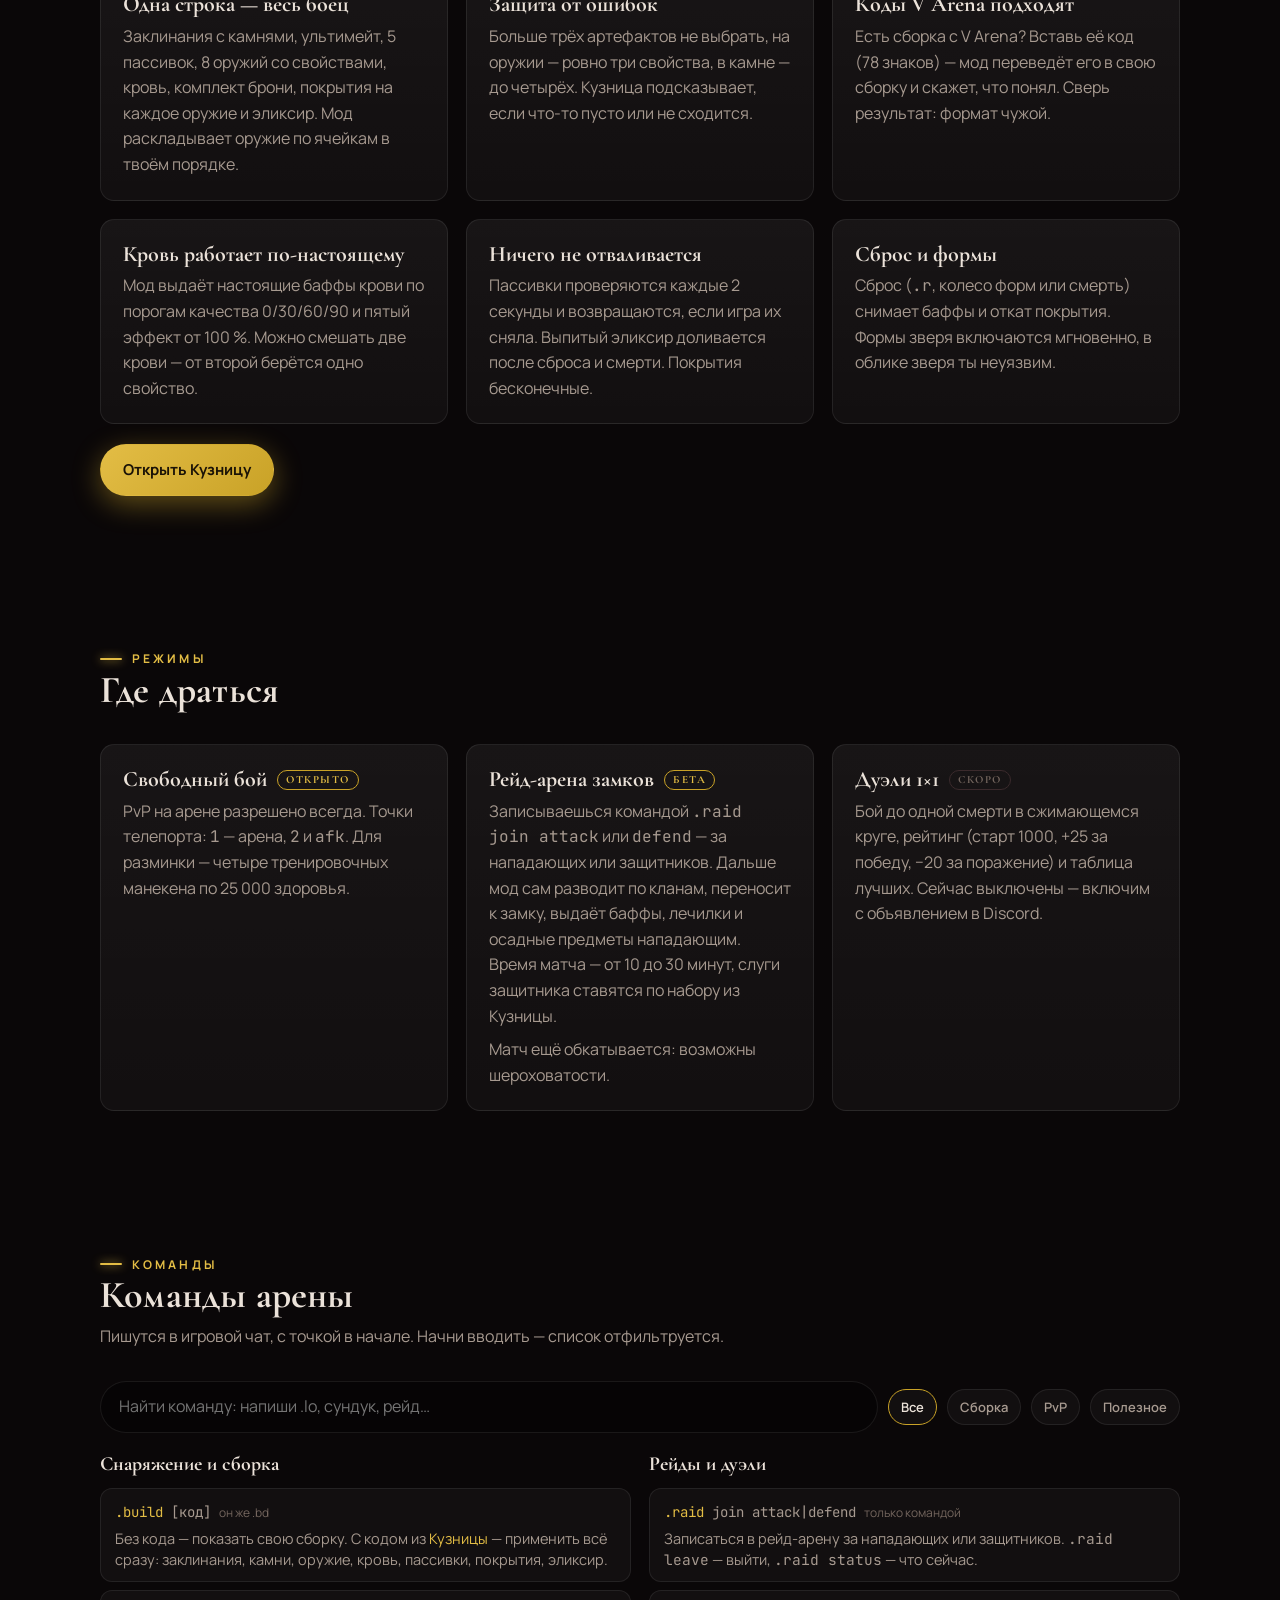
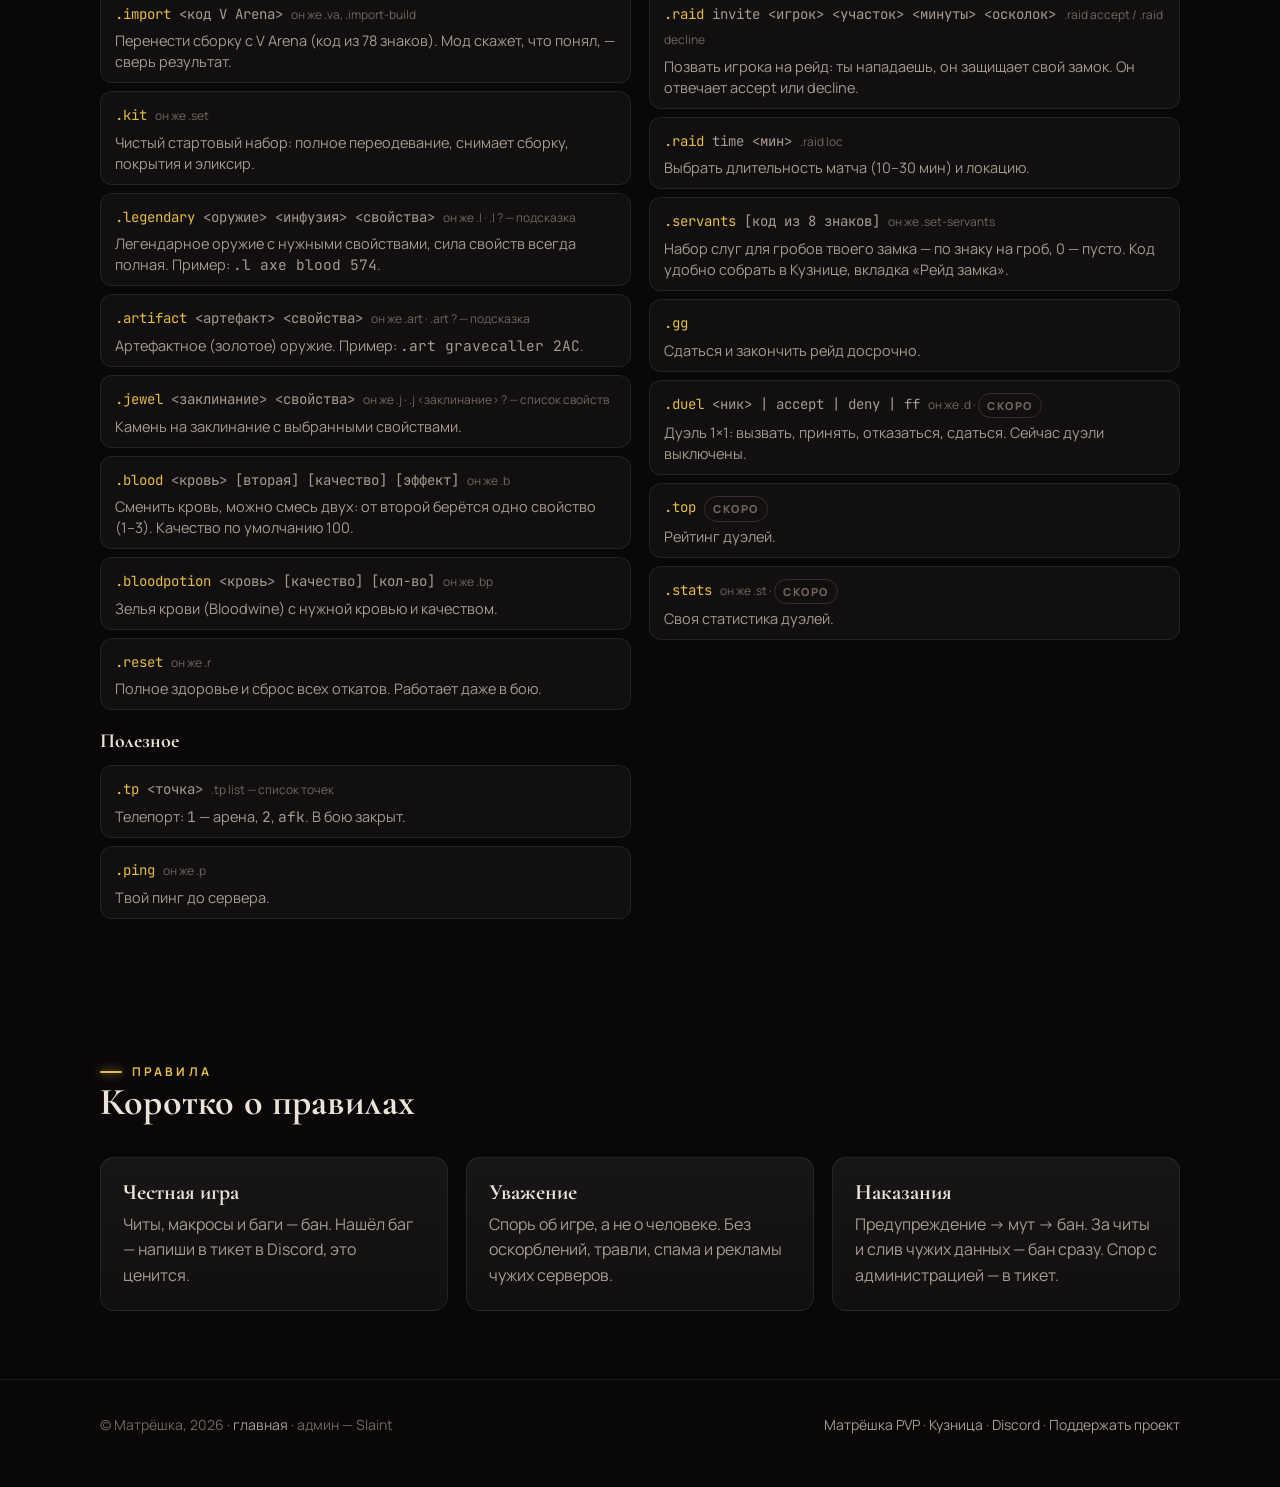
==== commit 60779099: "arena: рейд только командой" ====
--- a/arena/index.html
+++ b/arena/index.html
@@ -10,7 +10,7 @@
 <link rel="alternate" hreflang="en" href="https://slaintarena.ru/en/arena/">
 <link rel="preconnect" href="https://fonts.googleapis.com">
 <link rel="stylesheet" href="https://fonts.googleapis.com/css2?family=Cinzel:wght@700&family=Cormorant+Garamond:wght@600;700&family=Manrope:wght@400;600;700;800&family=JetBrains+Mono:wght@500&display=swap">
-<link rel="stylesheet" href="../assets/site.css?v=20261006e">
+<link rel="stylesheet" href="../assets/site.css?v=20261006g">
 </head>
 <body class="arena">
 <svg width="0" height="0" style="position:absolute" aria-hidden="true">
@@ -150,7 +150,7 @@
       </div>
       <div class="card">
         <h3>Рейд-арена замков <span class="badge">бета</span></h3>
-        <p>Две статуи — нападающие и защитники. Записался — мод сам разводит по кланам, переносит к
+        <p>Записываешься командой <span class="mono">.raid join attack</span> или <span class="mono">defend</span> — за нападающих или защитников. Дальше мод сам разводит по кланам, переносит к
           замку, выдаёт баффы, лечилки и осадные предметы нападающим. Время матча — от 10 до 30 минут,
           слуги защитника ставятся по набору из Кузницы.</p>
         <p class="dim" style="margin-top:8px">Матч ещё обкатывается: возможны шероховатости.</p>
@@ -190,7 +190,7 @@
         <div class="cmd" data-g="build"><div><code>.reset</code><span class="al">он же .r</span></div><div class="d">Полное здоровье и сброс всех откатов. Работает даже в бою.</div></div>
       </div>
       <div class="cmd-group"><h3>Рейды и дуэли</h3>
-        <div class="cmd" data-g="pvp"><div><code>.raid <span class="arg">join attack|defend</span></code><span class="al">или просто подойди к статуе</span></div><div class="d">Записаться в рейд-арену за нападающих или защитников. <span class="mono">.raid leave</span> — выйти, <span class="mono">.raid status</span> — что сейчас.</div></div>
+        <div class="cmd" data-g="pvp"><div><code>.raid <span class="arg">join attack|defend</span></code><span class="al">только командой</span></div><div class="d">Записаться в рейд-арену за нападающих или защитников. <span class="mono">.raid leave</span> — выйти, <span class="mono">.raid status</span> — что сейчас.</div></div>
         <div class="cmd" data-g="pvp"><div><code>.raid <span class="arg">invite &lt;игрок&gt; &lt;участок&gt; &lt;минуты&gt; &lt;осколок&gt;</span></code><span class="al">.raid accept / .raid decline</span></div><div class="d">Позвать игрока на рейд: ты нападаешь, он защищает свой замок. Он отвечает accept или decline.</div></div>
         <div class="cmd" data-g="pvp"><div><code>.raid <span class="arg">time &lt;мин&gt;</span></code><span class="al">.raid loc <N></span></div><div class="d">Выбрать длительность матча (10–30 мин) и локацию.</div></div>
         <div class="cmd" data-g="pvp"><div><code>.servants <span class="arg">[код из 8 знаков]</span></code><span class="al">он же .set-servants</span></div><div class="d">Набор слуг для гробов твоего замка — по знаку на гроб, 0 — пусто. Код удобно собрать в Кузнице, вкладка «Рейд замка».</div></div>
@@ -229,6 +229,6 @@
     <span><a href="../pvp/">Матрёшка PVP</a> · <a href="../forge/">Кузница</a> · <a href="../discord/">Discord</a> · <a href="https://www.donationalerts.com/r/sla1nt" target="_blank" rel="noopener">Поддержать проект</a></span>
   </div>
 </footer>
-<script src="../assets/site.js?v=20261006e"></script>
+<script src="../assets/site.js?v=20261006g"></script>
 </body>
 </html>
--- a/assets/site.css
+++ b/assets/site.css
@@ -398,3 +398,9 @@
 .cmd.row code{flex:none; min-width:112px}
 .cmd.row .d{font-size:14px}
 @media (max-width: 900px){ .cmd-mini{grid-template-columns:1fr} .cmd.row{flex-wrap:wrap} }
+
+/* Значок события на карте игры (06.10) */
+.mapic{display:inline-flex; align-self:flex-start; align-items:center; gap:6px; font-size:12.5px; color:var(--muted); background:rgba(0,0,0,.3); border:1px solid var(--edge); border-radius:999px; padding:3px 11px}
+.mapic b{color:var(--text)}
+/* Правила (06.10): пункты в две колонки на широком экране */
+@media (min-width: 901px){ .rule-list{grid-template-columns:repeat(2, minmax(0,1fr))} }
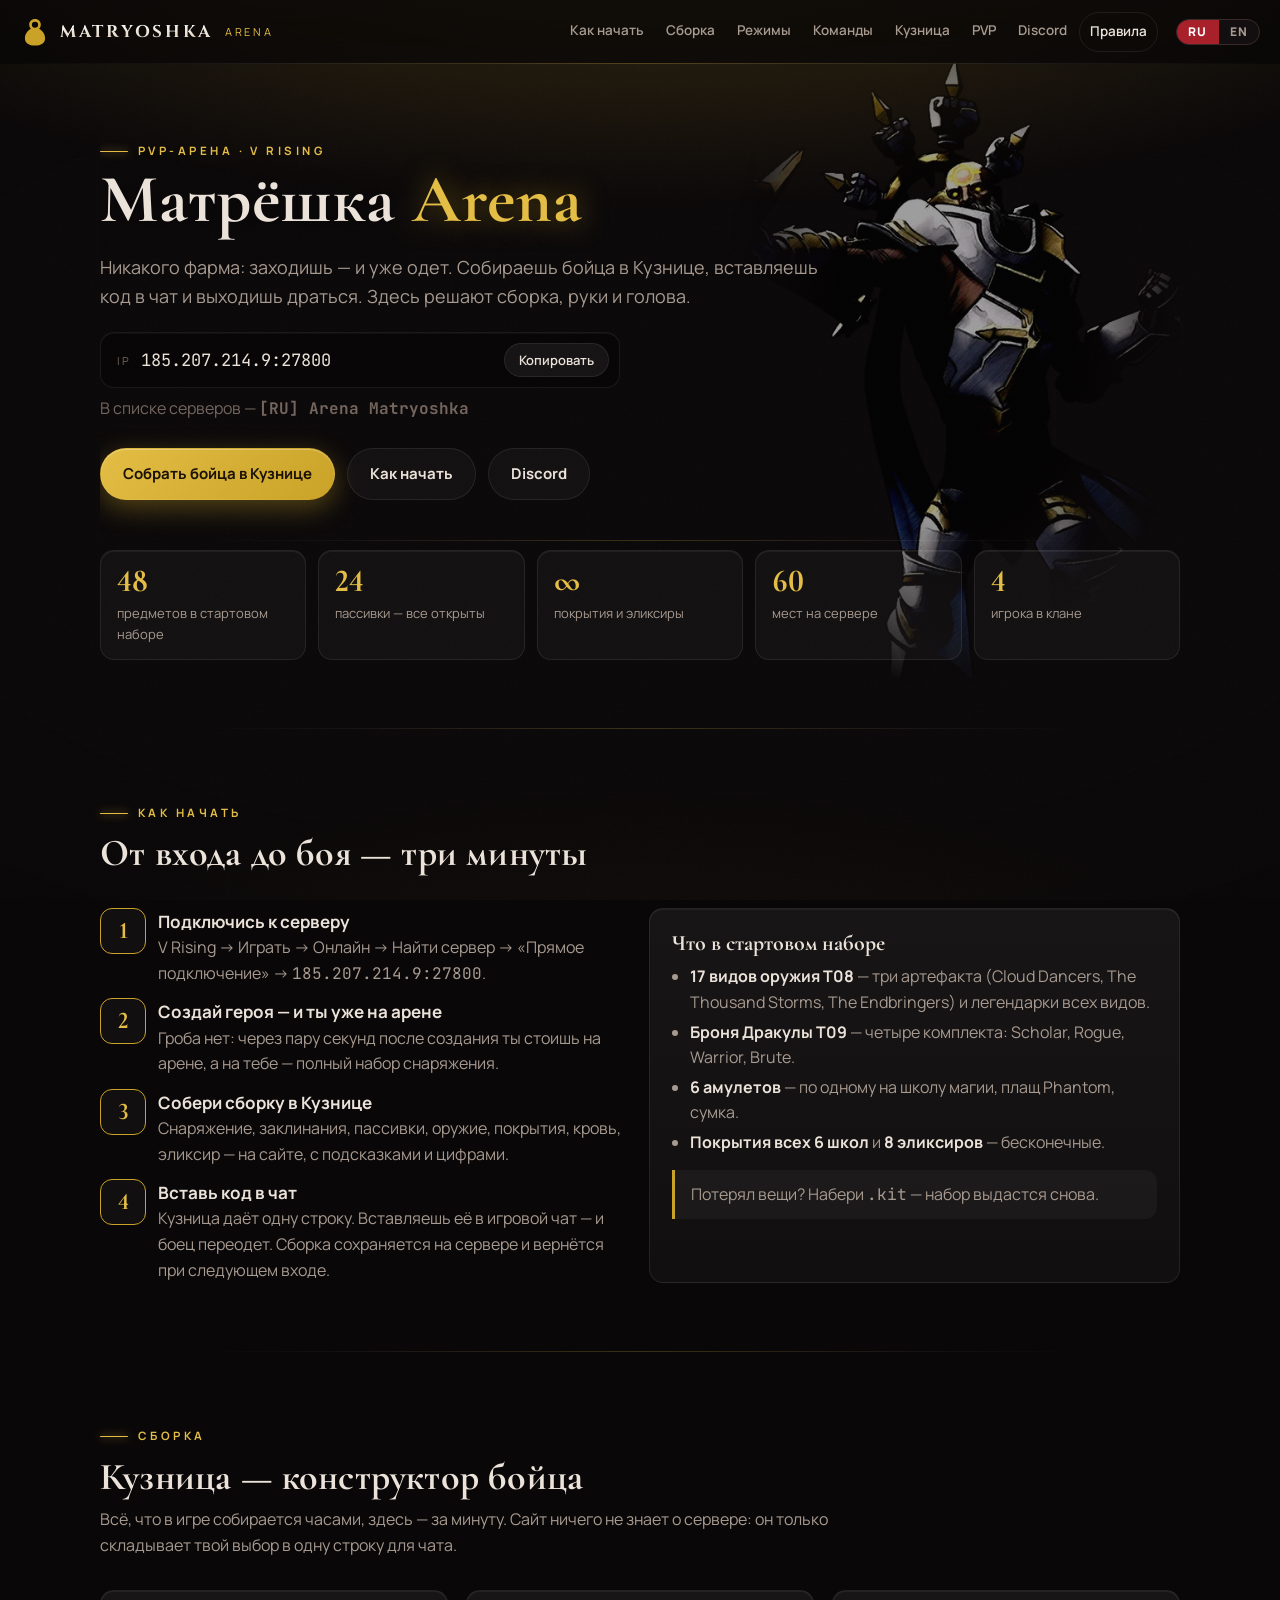
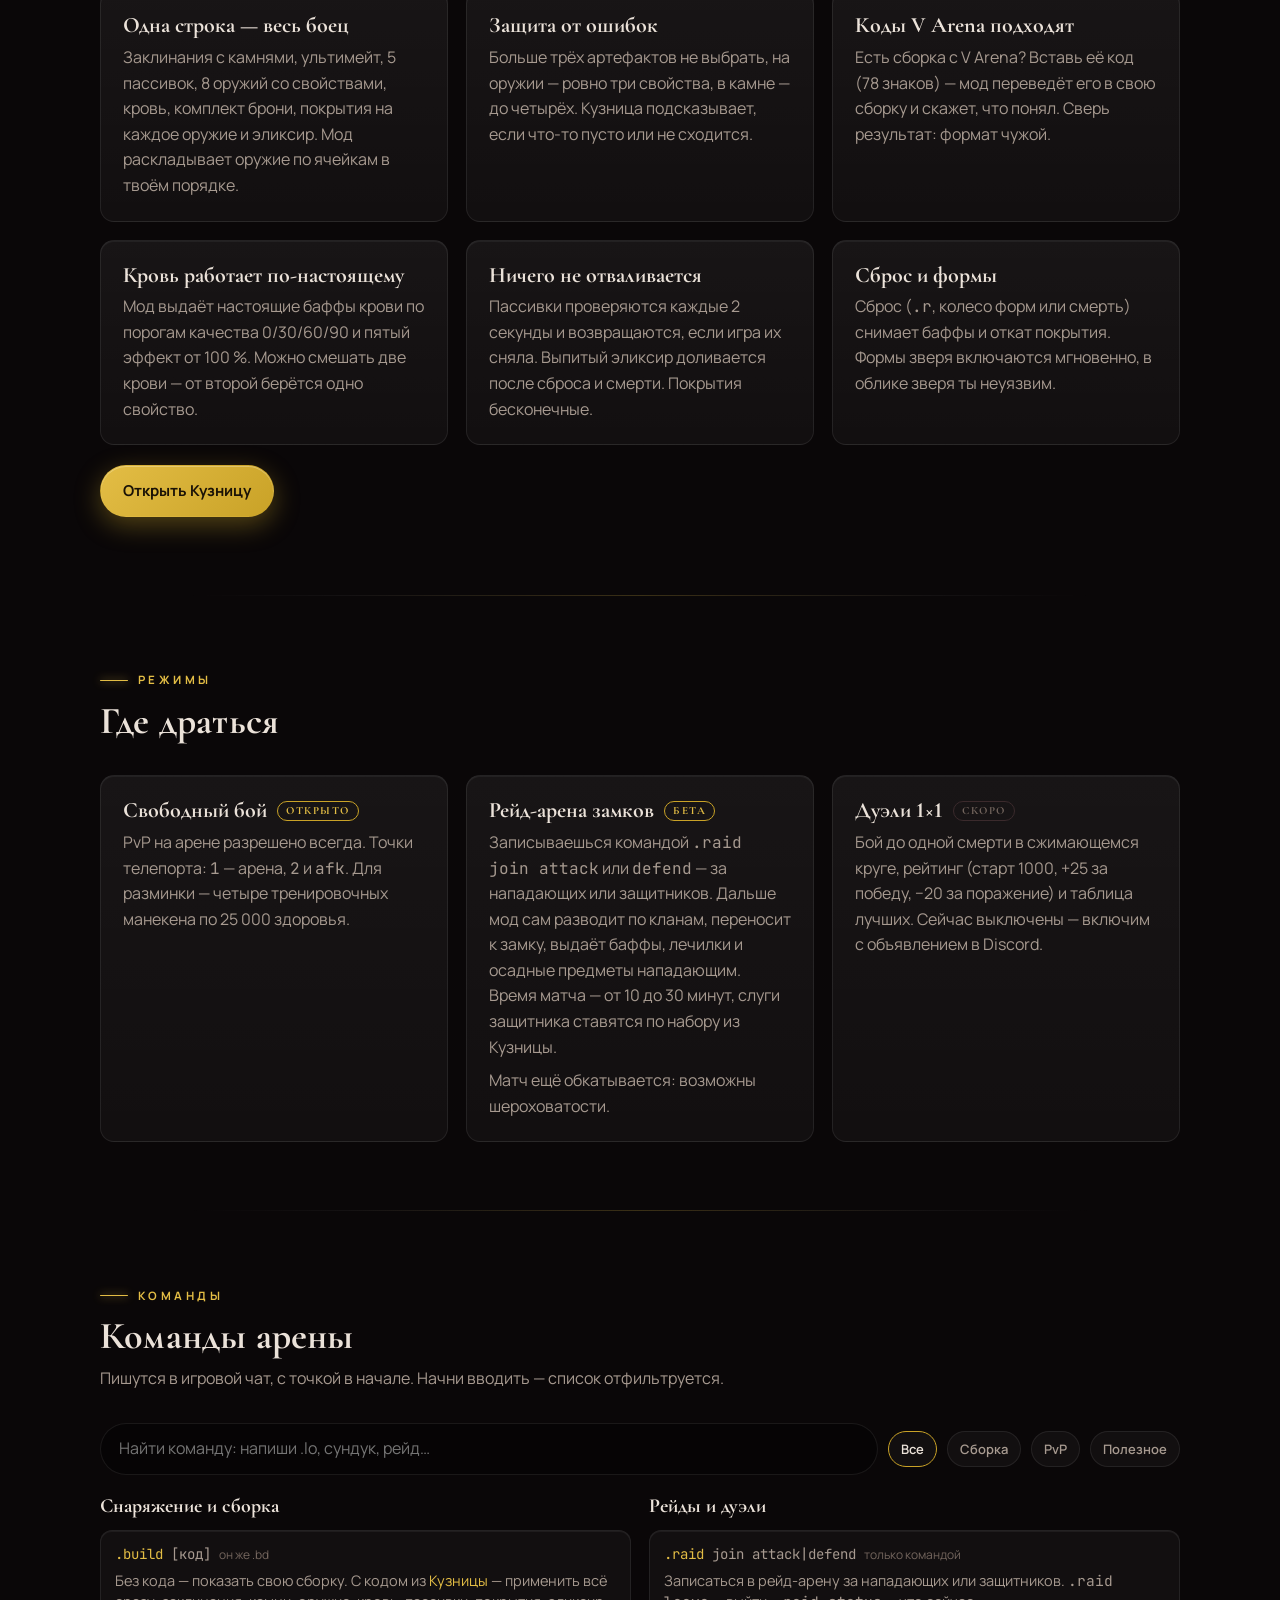
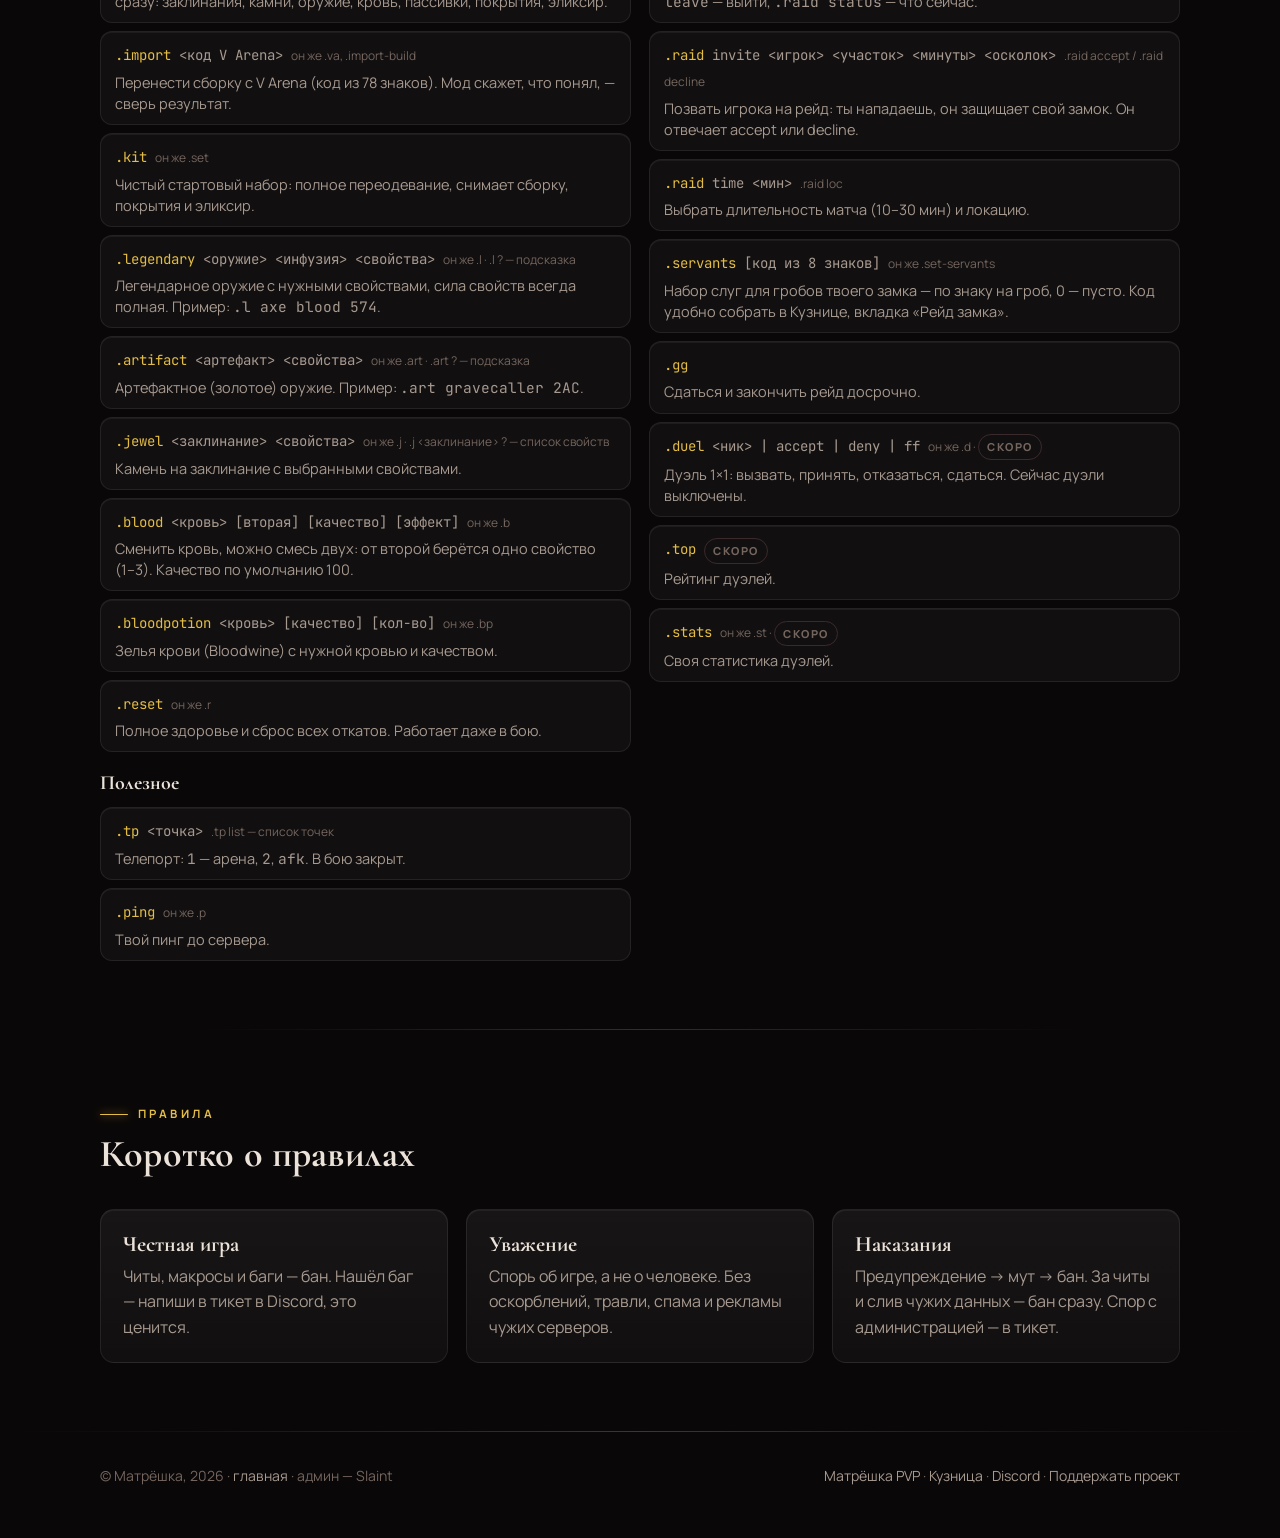
==== commit c6624df5: "Облик v3: дороже и спокойнее; .kit для новичков в расписании Co-Authored-By: Claude Opus 5.5 <norepl" ====
--- a/arena/index.html
+++ b/arena/index.html
@@ -10,7 +10,7 @@
 <link rel="alternate" hreflang="en" href="https://slaintarena.ru/en/arena/">
 <link rel="preconnect" href="https://fonts.googleapis.com">
 <link rel="stylesheet" href="https://fonts.googleapis.com/css2?family=Cinzel:wght@700&family=Cormorant+Garamond:wght@600;700&family=Manrope:wght@400;600;700;800&family=JetBrains+Mono:wght@500&display=swap">
-<link rel="stylesheet" href="../assets/site.css?v=20261006g">
+<link rel="stylesheet" href="../assets/site.css?v=20261007a">
 </head>
 <body class="arena">
 <svg width="0" height="0" style="position:absolute" aria-hidden="true">
@@ -229,6 +229,6 @@
     <span><a href="../pvp/">Матрёшка PVP</a> · <a href="../forge/">Кузница</a> · <a href="../discord/">Discord</a> · <a href="https://www.donationalerts.com/r/sla1nt" target="_blank" rel="noopener">Поддержать проект</a></span>
   </div>
 </footer>
-<script src="../assets/site.js?v=20261006g"></script>
+<script src="../assets/site.js?v=20261007a"></script>
 </body>
 </html>
--- a/assets/site.css
+++ b/assets/site.css
@@ -404,3 +404,164 @@
 .mapic b{color:var(--text)}
 /* Правила (06.10): пункты в две колонки на широком экране */
 @media (min-width: 901px){ .rule-list{grid-template-columns:repeat(2, minmax(0,1fr))} }
+
+/* ===========================================================================
+   Облик v3 (07.10.2026, Алексей: «дорого, эффектно, стильно — но не перегружено»).
+   Спокойнее иерархия, одинаковые карточки, тонкие линии вместо громких цветов,
+   мягкая глубина (зерно, верхний блик карточек), числа — прописными цифрами.
+   Движение — только при prefers-reduced-motion: no-preference; без JS всё видно сразу.
+=========================================================================== */
+:root{
+  --hair:linear-gradient(90deg, transparent, rgba(255,255,255,.09) 18%, color-mix(in srgb, var(--hue-lit) 45%, transparent) 50%, rgba(255,255,255,.09) 82%, transparent);
+  --ease:cubic-bezier(.2,.7,.2,1);
+}
+::selection{background:color-mix(in srgb, var(--hue) 70%, transparent); color:#fff}
+
+/* зерно поверх фона: одна плитка SVG, без размытия и смешивания слоёв */
+body::after{
+  content:""; position:fixed; inset:0; pointer-events:none; z-index:0; opacity:.05;
+  background-image:url("data:image/svg+xml,%3Csvg xmlns='http://www.w3.org/2000/svg' width='180' height='180'%3E%3Cfilter id='n'%3E%3CfeTurbulence type='fractalNoise' baseFrequency='.85' numOctaves='2' stitchTiles='stitch'/%3E%3CfeColorMatrix values='0 0 0 0 1 0 0 0 0 1 0 0 0 0 1 0 0 0 .55 0'/%3E%3C/filter%3E%3Crect width='180' height='180' filter='url(%23n)'/%3E%3C/svg%3E");
+}
+
+/* числа: прописные цифры вместо «старинных» — ровнее в отсчётах и столбцах */
+h1, h2, h3, .fact .v, .step::before, .stop .t, .er .v, .wipe .date, .spend .when .t, .art-deal .n{font-variant-numeric:lining-nums}
+.chip, .ip, #countdown, .next-hot .cd, .sched td.t{font-variant-numeric:tabular-nums}
+
+/* --- шапка: шире содержимого, в одну строку, тонкая светящаяся черта снизу --- */
+.top{border-bottom:0; transition:background .3s}
+.top::after{content:""; position:absolute; left:0; right:0; bottom:0; height:1px; background:var(--hair); opacity:.7; pointer-events:none}
+.top.scrolled{background:rgba(8,6,7,.9)}
+.top .wrap{max-width:1320px}
+.nav{flex-wrap:nowrap; gap:2px}
+.nav a{white-space:nowrap}
+@media (min-width: 1081px) and (max-width: 1320px){
+  .nav a{padding:8px 10px; font-size:13.5px}
+}
+.brand-name{background:linear-gradient(180deg, #fff 10%, #d6c4ad 95%); -webkit-background-clip:text; background-clip:text; color:transparent}
+.burger{border-color:var(--edge); border-radius:999px; padding:6px 13px; background:var(--glass)}
+/* пункты не влезли в строку (класс ставит site.js) — то же меню, что на узком экране */
+.top.compact .burger{display:block}
+.top.compact .nav{display:none; position:absolute; top:64px; left:0; right:0; flex-direction:column; gap:0;
+  background:rgba(10,7,8,.98); border-bottom:1px solid var(--line); padding:8px 16px 14px}
+.top.compact .nav.open{display:flex}
+.top.compact .nav a{padding:12px 8px; font-size:14px}
+.top.compact .nav.open, .nav.open{background:linear-gradient(180deg, #0e0a0b, #080607); box-shadow:0 24px 50px rgba(0,0,0,.55)}
+
+/* --- разделы: тонкая линия-разделитель, спокойные заголовки --- */
+main section{position:relative}
+main section + section::before{content:""; position:absolute; top:0; left:8%; right:8%; height:1px; background:var(--hair); opacity:.5; pointer-events:none}
+main section.hero2::before{display:none}
+.sec-head h2{margin-top:10px; text-wrap:balance}
+.sec-head p{line-height:1.65}
+.kicker{letter-spacing:.3em; font-size:11.5px}
+.kicker::before{width:28px; height:1px; box-shadow:0 0 8px var(--hue-lit)}
+.lead{text-wrap:pretty}
+
+h1 .accent, h2 .accent{color:var(--hue-lit); text-shadow:0 0 28px color-mix(in srgb, var(--hue) 55%, transparent)}
+
+/* --- карточки: верхний блик, мягкий подъём при наведении --- */
+.card, .fact, .cmd{box-shadow:inset 0 1px 0 rgba(255,255,255,.05)}
+.card{transition:border-color .25s, transform .3s var(--ease), box-shadow .25s}
+@media (hover:hover){
+  .card:hover{transform:translateY(-2px); box-shadow:inset 0 1px 0 rgba(255,255,255,.07), 0 16px 40px rgba(0,0,0,.4)}
+  .cmd{transition:border-color .2s}
+  .cmd:hover{border-color:color-mix(in srgb, var(--hue) 40%, transparent)}
+}
+
+/* --- кнопки: внутренний блик, тень тише --- */
+.btn{transition:border-color .2s, background .2s, transform .2s var(--ease), box-shadow .2s, filter .2s}
+.btn.main{box-shadow:inset 0 1px 0 rgba(255,255,255,.28), 0 8px 26px color-mix(in srgb, var(--hue) 38%, transparent)}
+.btn.main:hover{box-shadow:inset 0 1px 0 rgba(255,255,255,.32), 0 12px 34px color-mix(in srgb, var(--hue) 55%, transparent)}
+@media (hover:hover){ .btn:hover{transform:translateY(-1px)} }
+.copy{transition:border-color .2s, background .2s}
+.addr{box-shadow:inset 0 1px 0 rgba(255,255,255,.04)}
+
+/* --- подвал --- */
+.foot{border-top:0}
+.foot::before{content:""; position:absolute; top:0; left:0; right:0; height:1px; background:var(--hair); opacity:.6}
+
+/* --- проекты на главной: светящаяся кромка сверху --- */
+.project{box-shadow:inset 0 1px 0 rgba(255,255,255,.06)}
+.project::after{content:""; position:absolute; top:0; left:12%; right:12%; height:1px; pointer-events:none;
+  background:linear-gradient(90deg, transparent, var(--hue-lit), transparent); opacity:.5; transition:opacity .3s}
+.project:hover::after{opacity:1}
+
+/* ---------------------------------------------------------------------------
+   PVP. Селекторы через body.pvp / #map — сильнее встроенных стилей страницы,
+   поэтому правки одни на обе версии языка и переживают пересборку карты.
+--------------------------------------------------------------------------- */
+/* полосы «вся карта / путевые точки» — стекло с золотой кромкой */
+body.pvp .open-start div{background:linear-gradient(90deg, rgba(255,200,61,.09), rgba(255,255,255,.02) 70%);
+  border-color:rgba(255,200,61,.28); box-shadow:inset 0 1px 0 rgba(255,236,180,.07); padding:14px 16px}
+body.pvp .open-start svg{filter:drop-shadow(0 0 8px rgba(255,200,61,.35))}
+
+/* карта — в той же рамке, что карточки */
+#map .mp-box{border-radius:var(--r); border-color:var(--edge); box-shadow:inset 0 1px 0 rgba(255,255,255,.05), 0 24px 60px rgba(0,0,0,.45)}
+#map .mp-layer{background:var(--glass); border-color:var(--edge); transition:border-color .2s, color .2s}
+#map .mp-layer.on{border-color:color-mix(in srgb, var(--hue-lit) 60%, transparent)}
+#map .mp-list summary:hover{color:var(--text)}
+
+/* карточка вайпа: дышащая кромка и «живая» точка у отсчёта */
+body.pvp .wipe{border-color:rgba(216,50,60,.32); padding:26px 28px;
+  box-shadow:inset 0 1px 0 rgba(255,255,255,.06), 0 20px 60px rgba(120,10,20,.22)}
+body.pvp .wipe .date{font-size:50px}
+body.pvp .wipe .date em{text-shadow:0 0 24px rgba(216,50,60,.55)}
+body.pvp .wipe #countdown{display:flex; align-items:center; gap:10px}
+body.pvp .wipe #countdown::before{content:""; flex:none; width:8px; height:8px; border-radius:50%; background:#ff4b55; box-shadow:0 0 8px rgba(255,75,85,.8)}
+body.pvp .wipe .next{border-top:1px solid var(--edge); padding-top:12px; margin-top:14px}
+
+/* дорога открытия: остановки — стеклянные, как карточки */
+body.pvp .road{gap:10px}
+body.pvp .road:before{width:1px; left:7.5px; opacity:.85}
+body.pvp .stop{background:linear-gradient(180deg, var(--glass2), var(--glass)); border-color:var(--edge); padding:16px 20px; box-shadow:inset 0 1px 0 rgba(255,255,255,.05)}
+body.pvp .stop:before{box-shadow:0 0 0 4px var(--ground)}
+body.pvp .stop.key{border-color:rgba(255,200,61,.3); background:linear-gradient(90deg, rgba(255,200,61,.09), rgba(255,255,255,.02) 55%)}
+body.pvp .stop.key:before{box-shadow:0 0 0 4px var(--ground), 0 0 12px #ffc83d}
+body.pvp .stop.kit{border-color:rgba(95,211,138,.26); background:linear-gradient(90deg, rgba(80,200,120,.08), rgba(255,255,255,.02) 55%)}
+body.pvp .boss img{transition:transform .25s var(--ease)}
+@media (hover:hover){ body.pvp .boss:hover img{transform:translateY(-2px) scale(1.04)} }
+
+/* экономика и механики: те же кромки, без лишней яркости */
+body.pvp .er{border-top-color:var(--edge)}
+body.pvp .spend{border-color:rgba(255,200,61,.26)}
+body.pvp .art-deal{border-color:rgba(255,200,61,.3); background:linear-gradient(90deg, rgba(255,200,61,.08), rgba(255,200,61,.02))}
+body.pvp .goods span, body.pvp .flow span{background:var(--glass); border-color:var(--edge)}
+body.pvp .tag{background:rgba(0,0,0,.25)}
+body.pvp .ev2 .loot{border-top-color:var(--edge)}
+body.pvp .feat .wide{border-color:rgba(216,50,60,.3); background:radial-gradient(90% 120% at 0 0, rgba(200,30,45,.16), transparent 60%), linear-gradient(180deg, var(--glass2), var(--glass))}
+body.pvp .feat .card h3, body.pvp .pv .card h3, body.pvp .ev2 h3, body.pvp .econ h3{font-size:22px}
+body.pvp .feat .ico{border-color:rgba(216,50,60,.55); box-shadow:0 6px 18px rgba(0,0,0,.45)}
+
+/* ближайший ивент: глубже и спокойнее, светящаяся кромка сверху */
+body.pvp .next-hot{position:relative; overflow:hidden; padding:26px 30px; border-color:rgba(216,50,60,.45);
+  background:radial-gradient(80% 140% at 0% 0%, rgba(168,32,42,.42), transparent 60%), linear-gradient(110deg, #2a0b10, #170c0f 60%, #120d0f);
+  box-shadow:inset 0 1px 0 rgba(255,255,255,.07), 0 18px 50px rgba(120,10,20,.26)}
+body.pvp .next-hot::after{content:""; position:absolute; top:0; left:10%; right:10%; height:1px; background:linear-gradient(90deg, transparent, #ff6b72, transparent); opacity:.75}
+body.pvp .next-hot .cd{text-shadow:0 0 22px rgba(255,90,100,.55)}
+
+/* мягкое движение — только тем, кто его не отключал */
+@media (prefers-reduced-motion: no-preference){
+  body.pvp .wipe #countdown::before{animation:live 2.4s ease-out infinite}
+  body.pvp .wipe{animation:glow 6s ease-in-out infinite}
+  body.pvp .next-hot .cd span{animation:breathe 4.5s ease-in-out infinite}
+}
+@keyframes live{ 0%{box-shadow:0 0 0 0 rgba(255,75,85,.6)} 70%,100%{box-shadow:0 0 0 9px rgba(255,75,85,0)} }
+@keyframes glow{ 0%,100%{border-color:rgba(216,50,60,.28)} 50%{border-color:rgba(216,50,60,.6)} }
+@keyframes breathe{ 0%,100%{opacity:1} 50%{opacity:.8} }
+
+/* --- появление при прокрутке: прячем, только если site.js поставил html.rv
+   (translate, а не transform — не мешает подъёму карточек при наведении) --- */
+@media (prefers-reduced-motion: no-preference){
+  html.rv .rv-i{opacity:0; translate:0 18px; transition:opacity .7s var(--ease), translate .7s var(--ease); transition-delay:calc(var(--i, 0) * 70ms)}
+  html.rv .rv-i.in{opacity:1; translate:none}
+}
+@media print{ html.rv .rv-i{opacity:1; translate:none} body::after{display:none} }
+
+@media (max-width: 760px){
+  main section + section::before{left:0; right:0}
+  body.pvp .wipe{padding:22px}
+  body.pvp .wipe .date{font-size:40px}
+  body.pvp .wipe #countdown{font-size:17px}
+  body.pvp .next-hot{padding:22px}
+  .kicker{letter-spacing:.2em}
+}
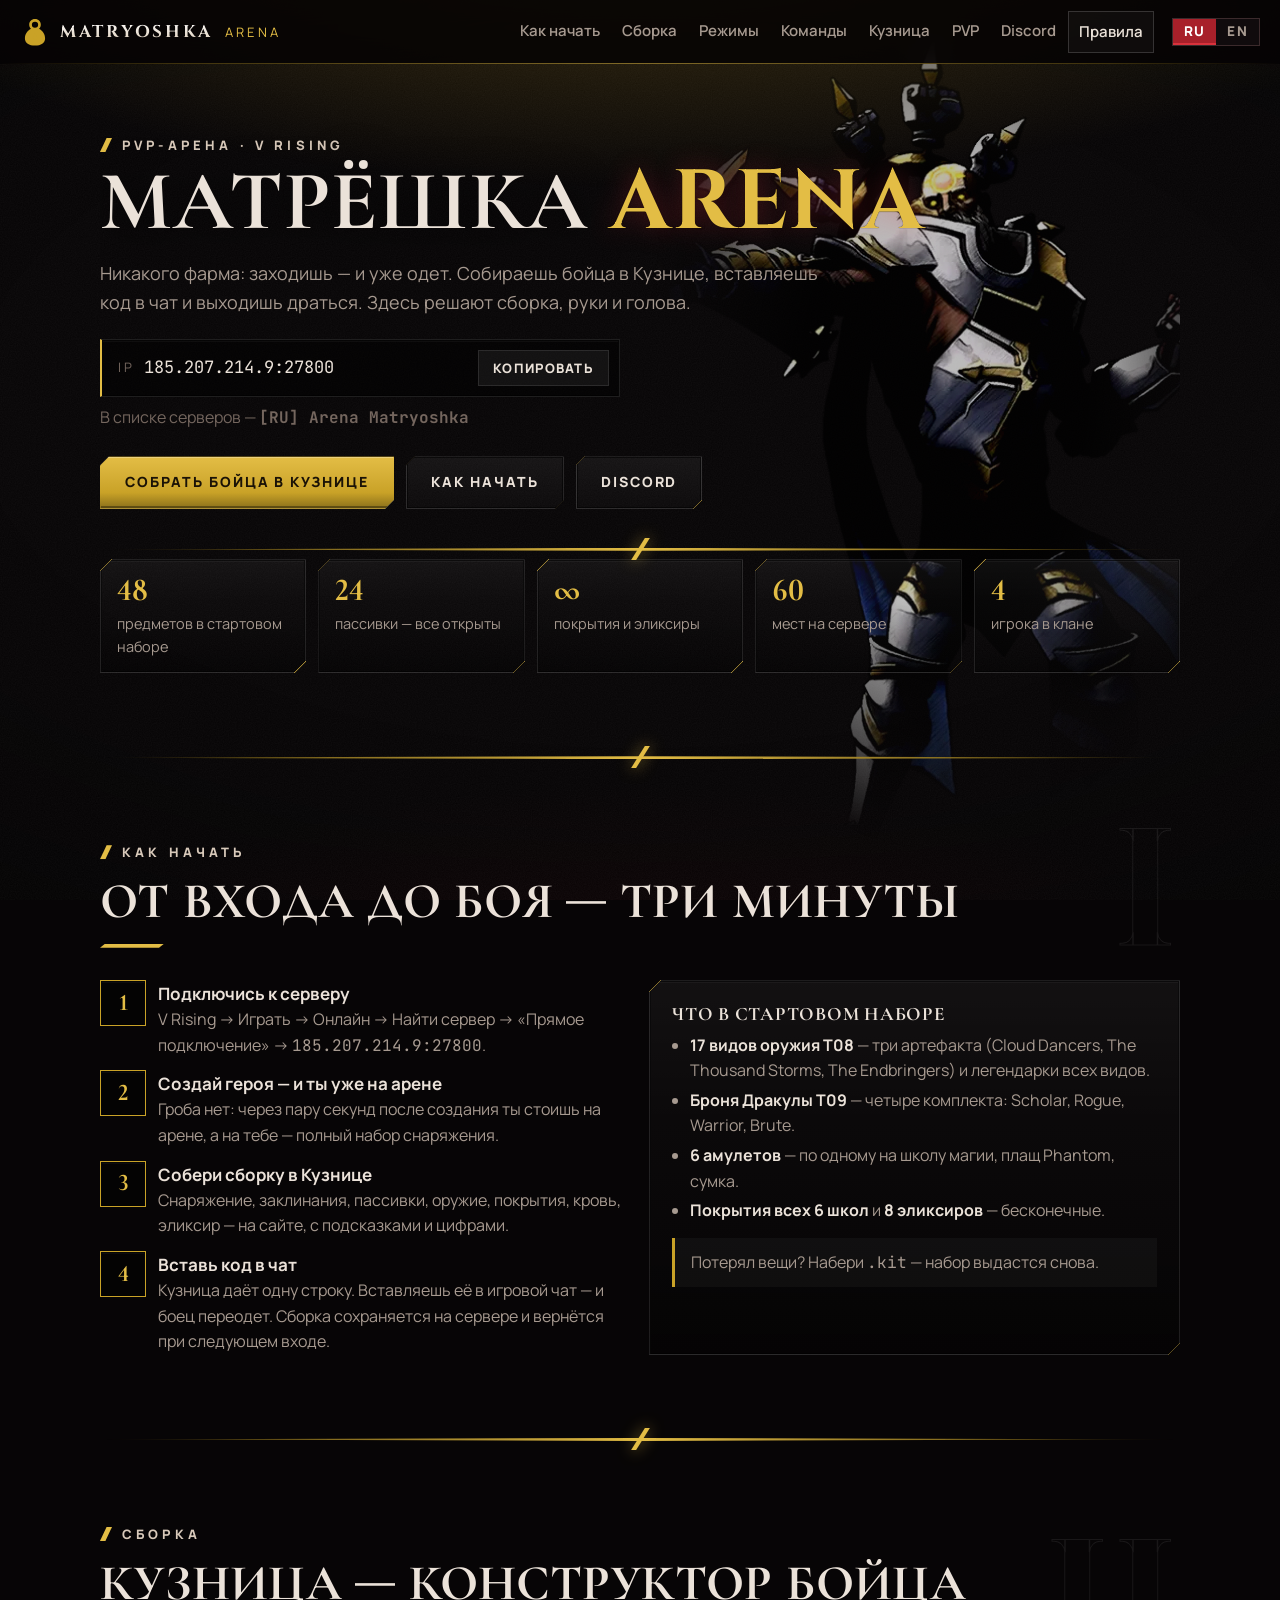
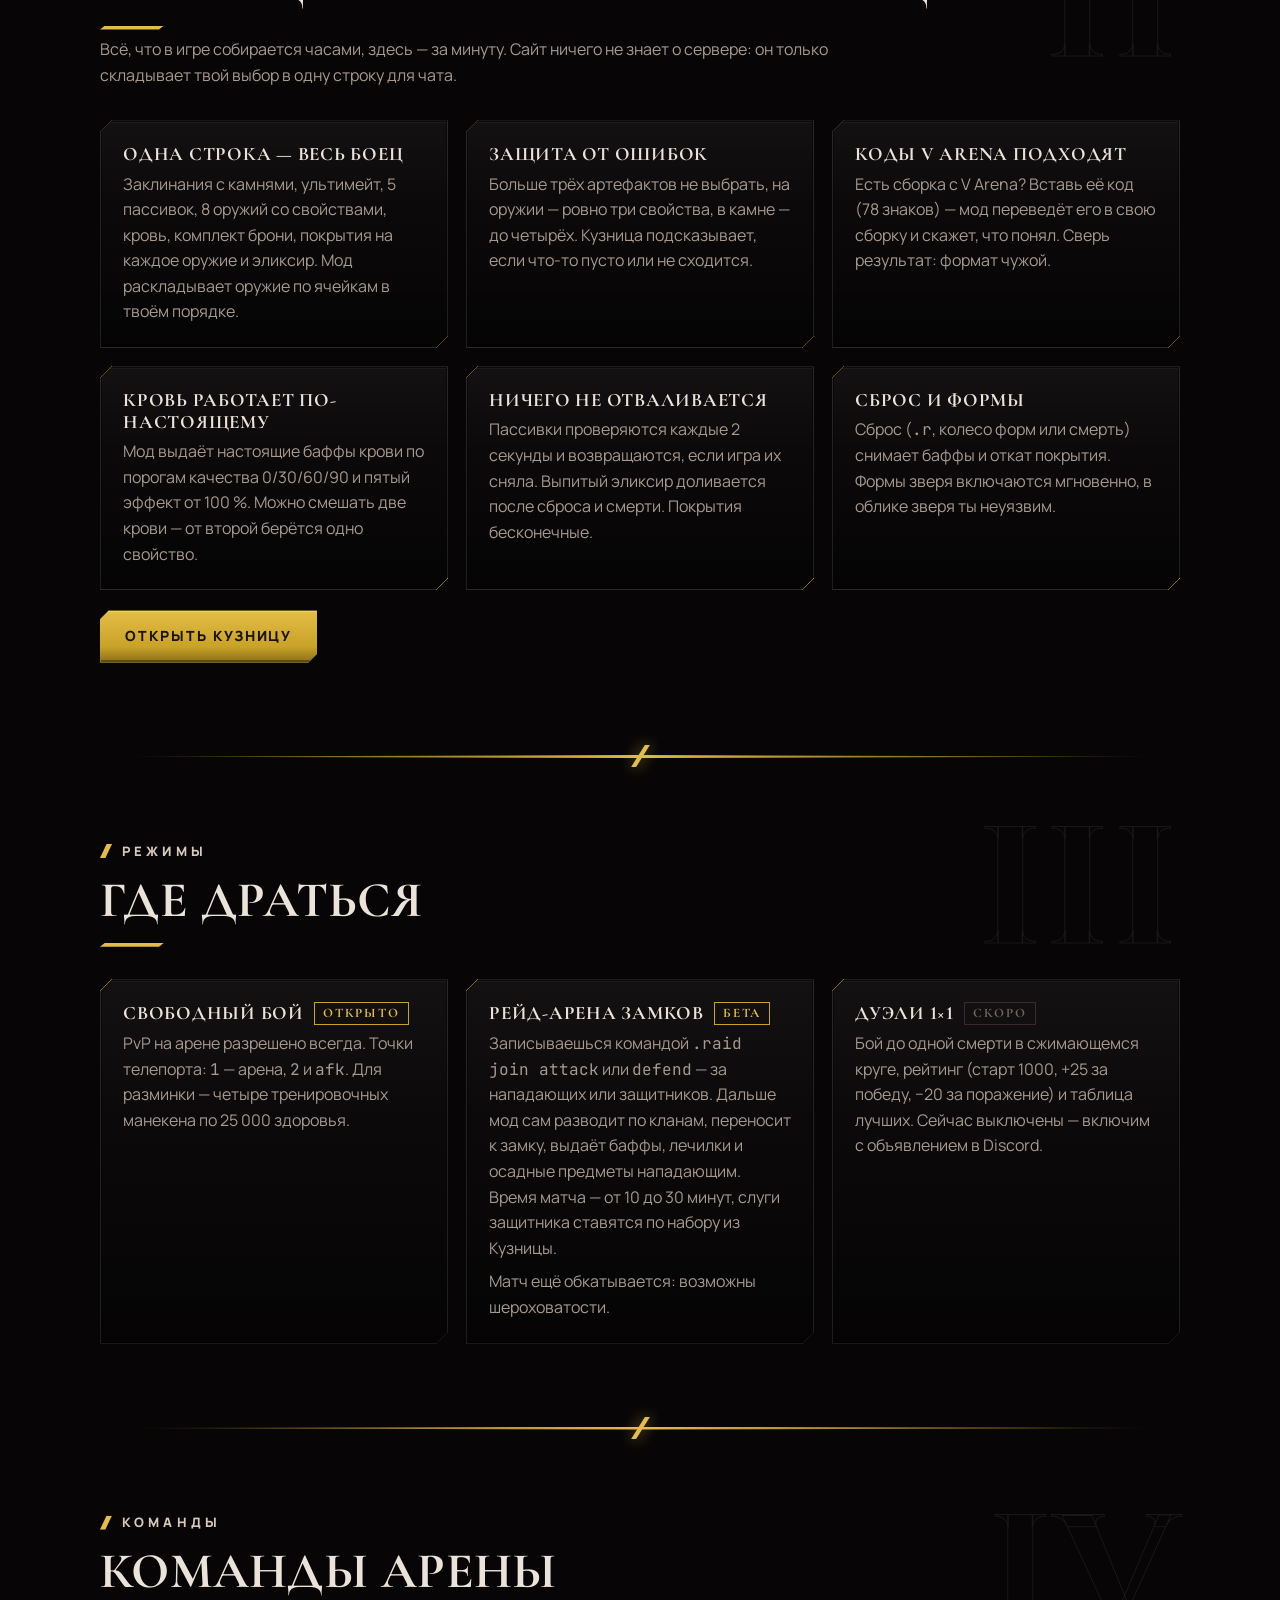
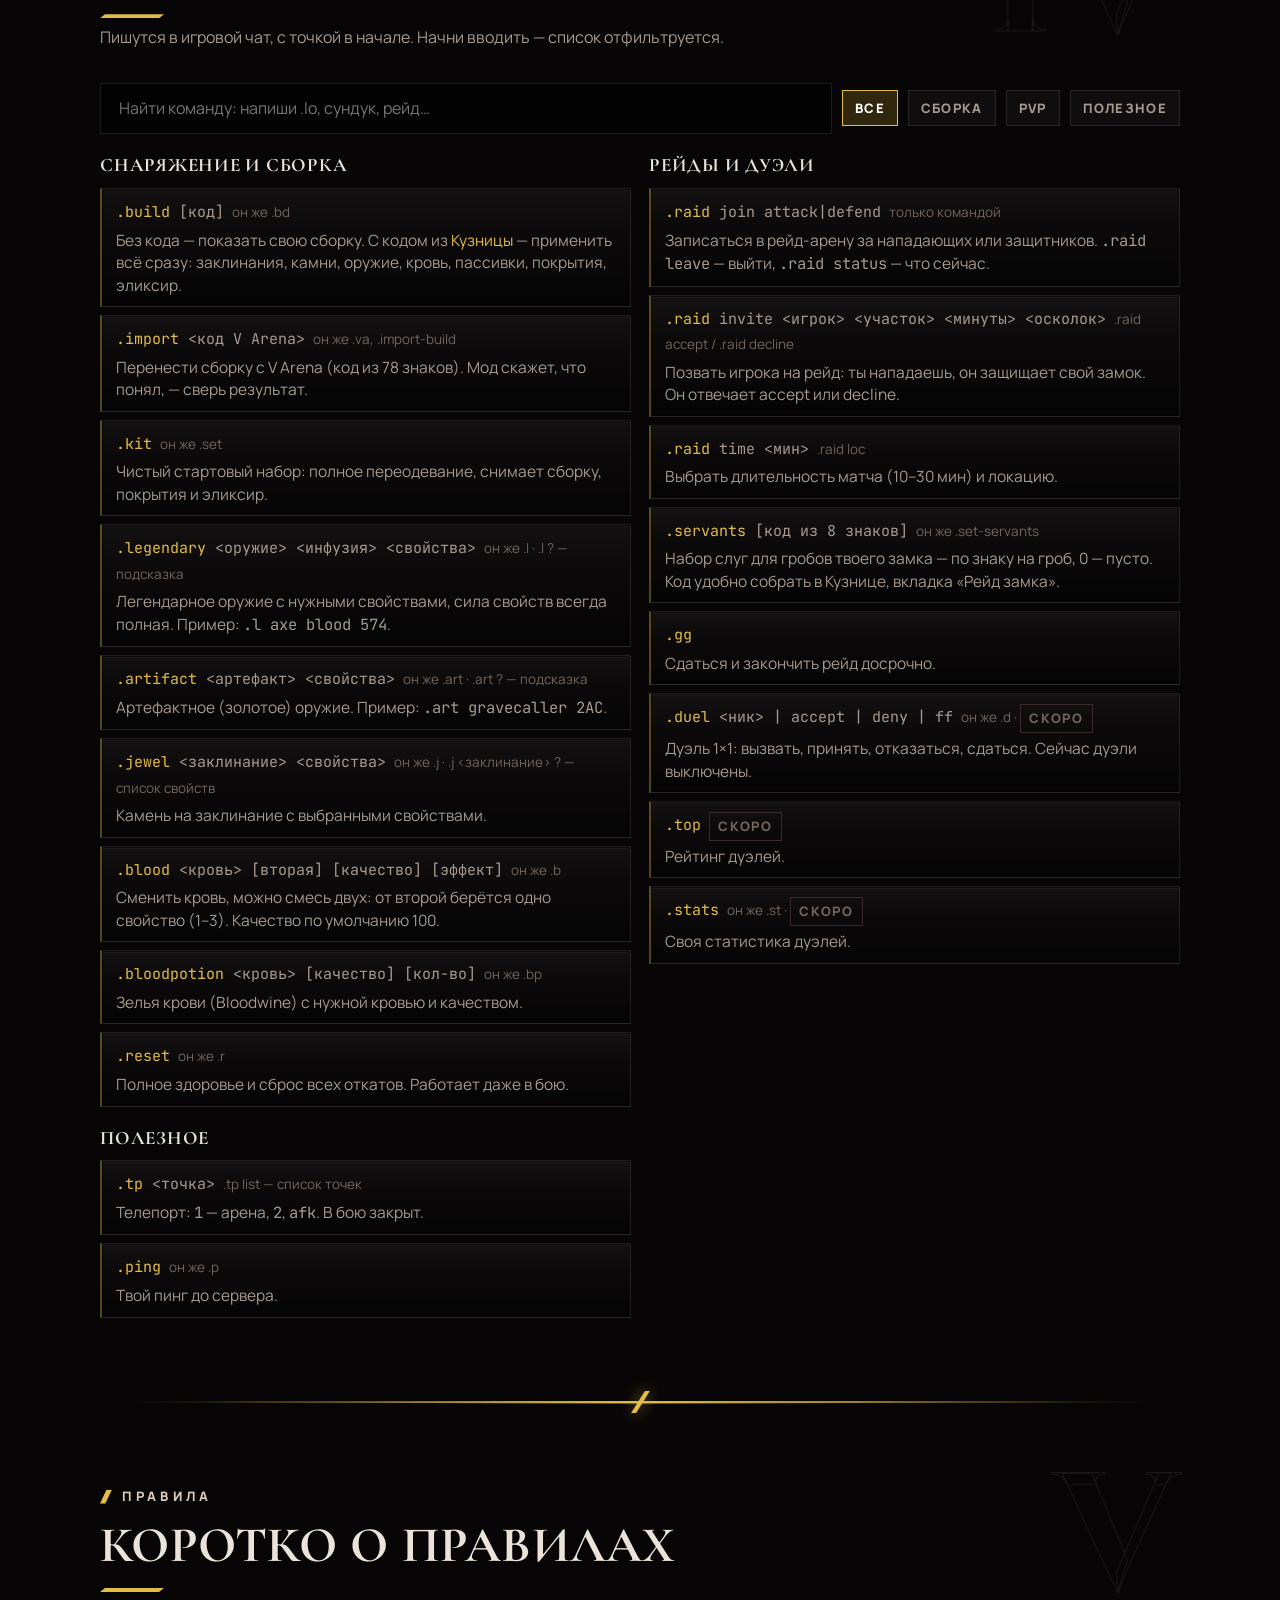
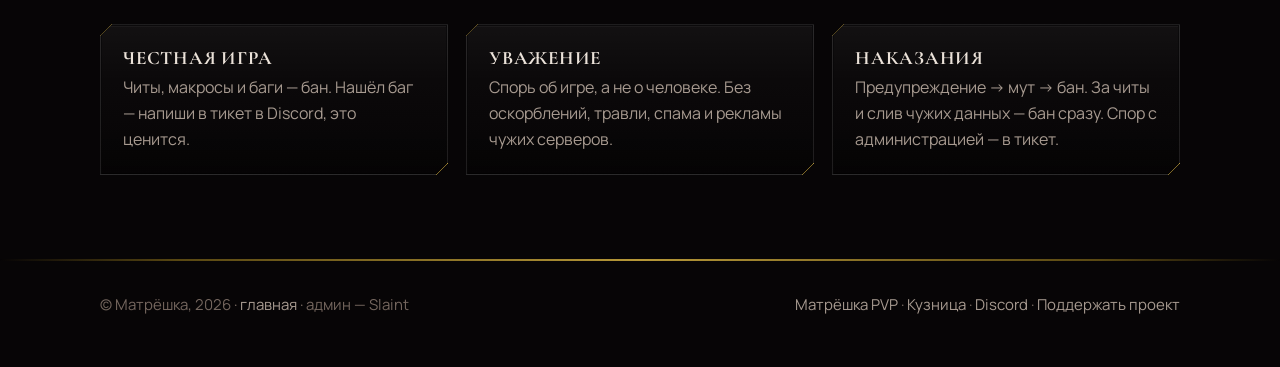
==== commit 38157f2a: "Брутальный облик v4, шрифт крупнее Co-Authored-By: Claude Opus 5.5 <noreply@anthropic.com>" ====
--- a/arena/index.html
+++ b/arena/index.html
@@ -10,7 +10,7 @@
 <link rel="alternate" hreflang="en" href="https://slaintarena.ru/en/arena/">
 <link rel="preconnect" href="https://fonts.googleapis.com">
 <link rel="stylesheet" href="https://fonts.googleapis.com/css2?family=Cinzel:wght@700&family=Cormorant+Garamond:wght@600;700&family=Manrope:wght@400;600;700;800&family=JetBrains+Mono:wght@500&display=swap">
-<link rel="stylesheet" href="../assets/site.css?v=20261007a">
+<link rel="stylesheet" href="../assets/site.css?v=20261007c">
 </head>
 <body class="arena">
 <svg width="0" height="0" style="position:absolute" aria-hidden="true">
@@ -229,6 +229,6 @@
     <span><a href="../pvp/">Матрёшка PVP</a> · <a href="../forge/">Кузница</a> · <a href="../discord/">Discord</a> · <a href="https://www.donationalerts.com/r/sla1nt" target="_blank" rel="noopener">Поддержать проект</a></span>
   </div>
 </footer>
-<script src="../assets/site.js?v=20261007a"></script>
+<script src="../assets/site.js?v=20261007c"></script>
 </body>
 </html>
--- a/assets/site.css
+++ b/assets/site.css
@@ -52,10 +52,10 @@
 .brand-mark{width:30px; height:30px; flex:none; --doll-drop:var(--gold)}
 .big-mark{--doll-drop:transparent}
 .brand-name{font-family:Cinzel,Georgia,serif; font-weight:700; letter-spacing:.16em; font-size:17px}
-.brand-sub{font-size:11px; letter-spacing:.24em; color:var(--hue-lit); text-transform:uppercase; margin-left:2px}
+.brand-sub{font-size:13px; letter-spacing:.24em; color:var(--hue-lit); text-transform:uppercase; margin-left:2px}
 .nav{display:flex; gap:4px; margin-left:auto; flex-wrap:wrap}
 .nav a{
-  color:var(--muted); padding:8px 12px; border-radius:var(--r); font-size:14px; font-weight:600;
+  color:var(--muted); padding:8px 12px; border-radius:var(--r); font-size:15px; font-weight:600;
   text-decoration:none; transition:color .15s, background .15s;
 }
 .nav a:hover{color:var(--text); background:var(--surface2)}
@@ -70,7 +70,7 @@
 h1{font-size:clamp(40px, 6vw, 68px); letter-spacing:.01em}
 h2{font-size:clamp(28px, 3.4vw, 38px); margin-bottom:6px}
 h3{font-size:22px; margin-bottom:4px}
-.kicker{font-size:12px; font-weight:700; letter-spacing:.26em; text-transform:uppercase; color:var(--hue-lit)}
+.kicker{font-size:13.5px; font-weight:700; letter-spacing:.26em; text-transform:uppercase; color:var(--hue-lit)}
 .lead{font-size:18px; color:var(--muted); max-width:720px}
 .muted{color:var(--muted)} .dim{color:var(--dim)}
 .mono{font-family:"JetBrains Mono",monospace}
@@ -138,12 +138,12 @@
   background:radial-gradient(90% 70% at 85% 0%, color-mix(in srgb, var(--hue) 30%, transparent), transparent 65%);
 }
 .project > *{position:relative}
-.project .tag{font-size:12px; font-weight:800; letter-spacing:.24em; text-transform:uppercase; color:var(--hue-lit)}
+.project .tag{font-size:13.5px; font-weight:800; letter-spacing:.24em; text-transform:uppercase; color:var(--hue-lit)}
 .project h2{font-size:clamp(34px, 4vw, 48px)}
 .project p{color:var(--muted); margin:0}
 .project ul{margin:4px 0 0; padding:0; list-style:none; display:grid; gap:6px}
 .project li{display:flex; gap:10px; color:var(--text)}
-.project li::before{content:"◆"; color:var(--hue-lit); font-size:10px; margin-top:6px}
+.project li::before{content:"◆"; color:var(--hue-lit); font-size:12px; margin-top:6px}
 .project .go{margin-top:auto; display:flex; align-items:center; justify-content:space-between; gap:12px; flex-wrap:wrap}
 .project .go span.more{font-weight:800; color:var(--hue-lit)}
 .big-mark{position:absolute; right:-30px; bottom:-30px; width:240px; height:240px; opacity:.07; color:var(--hue-lit)}
@@ -153,11 +153,11 @@
   display:flex; align-items:center; gap:10px; flex-wrap:wrap;
   background:var(--ground2); border:1px solid var(--line); border-radius:var(--r); padding:10px 12px;
 }
-.addr .label{font-size:11px; letter-spacing:.2em; text-transform:uppercase; color:var(--dim)}
+.addr .label{font-size:13px; letter-spacing:.2em; text-transform:uppercase; color:var(--dim)}
 .addr .ip{font-family:"JetBrains Mono",monospace; font-size:17px; color:var(--text)}
 .copy{
   margin-left:auto; background:var(--raised); border:1px solid var(--line); color:var(--text);
-  border-radius:var(--r); padding:6px 10px; font:600 13px Manrope,sans-serif; cursor:pointer;
+  border-radius:var(--r); padding:6px 10px; font:600 14.5px Manrope,sans-serif; cursor:pointer;
 }
 .copy:hover{border-color:var(--hue)}
 .copy.done{border-color:#4caf50; color:#9be29f}
@@ -166,7 +166,7 @@
 .facts{display:grid; grid-template-columns:repeat(auto-fit, minmax(150px, 1fr)); gap:12px}
 .fact{background:var(--surface); border:1px solid var(--line-soft); border-radius:var(--r); padding:14px 16px}
 .fact .v{font-family:"Cormorant Garamond",Georgia,serif; font-size:32px; font-weight:700; color:var(--hue-lit); line-height:1}
-.fact .k{font-size:13px; color:var(--muted); margin-top:6px}
+.fact .k{font-size:14.5px; color:var(--muted); margin-top:6px}
 
 /* --- шаги --- */
 .steps{counter-reset:s; display:grid; gap:12px}
@@ -182,11 +182,11 @@
 /* --- расписание --- */
 .sched{width:100%; border-collapse:collapse}
 .sched th, .sched td{text-align:left; padding:12px 14px; border-bottom:1px solid var(--line-soft); vertical-align:top}
-.sched th{font-size:12px; letter-spacing:.16em; text-transform:uppercase; color:var(--dim); font-weight:700}
+.sched th{font-size:13.5px; letter-spacing:.16em; text-transform:uppercase; color:var(--dim); font-weight:700}
 .sched td.t{font-family:"JetBrains Mono",monospace; white-space:nowrap; color:var(--text)}
 .sched .ev{font-weight:700}
-.sched .sub{color:var(--muted); font-size:14px}
-.chip{display:inline-block; font-family:"JetBrains Mono",monospace; font-size:13px; padding:2px 8px; margin:2px 4px 2px 0;
+.sched .sub{color:var(--muted); font-size:15px}
+.chip{display:inline-block; font-family:"JetBrains Mono",monospace; font-size:14.5px; padding:2px 8px; margin:2px 4px 2px 0;
   border:1px solid var(--line); border-radius:var(--r); background:var(--ground2); color:var(--text)}
 .chip.next{border-color:var(--hue-lit); color:var(--hue-lit); box-shadow:0 0 0 1px color-mix(in srgb, var(--hue) 40%, transparent)}
 .next-box{display:flex; align-items:center; gap:14px; flex-wrap:wrap; margin-bottom:16px}
@@ -200,7 +200,7 @@
 }
 .search:focus{outline:none; border-color:var(--hue)}
 .filter{background:var(--surface2); border:1px solid var(--line); color:var(--muted); border-radius:var(--r);
-  padding:8px 12px; font:600 13px Manrope,sans-serif; cursor:pointer}
+  padding:8px 12px; font:600 14.5px Manrope,sans-serif; cursor:pointer}
 .filter.on, .filter:hover{color:var(--text); border-color:var(--hue)}
 .cmds{display:grid; gap:10px}
 .cmd-group h3{margin:18px 0 10px; font-size:20px; color:var(--text)}
@@ -208,9 +208,9 @@
   display:grid; grid-template-columns:minmax(170px, 260px) 1fr; gap:16px; align-items:start;
   background:var(--surface); border:1px solid var(--line-soft); border-radius:var(--r); padding:12px 14px;
 }
-.cmd code{font-family:"JetBrains Mono",monospace; font-size:14px; color:var(--hue-lit); word-break:break-word}
+.cmd code{font-family:"JetBrains Mono",monospace; font-size:15px; color:var(--hue-lit); word-break:break-word}
 .cmd code .arg{color:var(--muted)}
-.cmd .al{display:block; font-size:12px; color:var(--dim); margin-top:3px}
+.cmd .al{display:block; font-size:13.5px; color:var(--dim); margin-top:3px}
 .cmd .d{color:var(--muted)}
 .cmd .d b{color:var(--text)}
 .cmd-empty{color:var(--dim); padding:16px 0; display:none}
@@ -218,12 +218,12 @@
 /* --- заметки --- */
 .note{border-left:3px solid var(--hue); background:var(--surface); padding:12px 16px; border-radius:0 var(--r) var(--r) 0; color:var(--muted)}
 .note b{color:var(--text)}
-.badge{display:inline-block; font-size:11px; font-weight:800; letter-spacing:.14em; text-transform:uppercase;
+.badge{display:inline-block; font-size:13px; font-weight:800; letter-spacing:.14em; text-transform:uppercase;
   padding:3px 8px; border-radius:var(--r); border:1px solid var(--hue); color:var(--hue-lit); vertical-align:middle}
 .badge.soon{border-color:var(--line); color:var(--dim)}
 
 /* --- подвал --- */
-.foot{border-top:1px solid var(--line-soft); padding:34px 0 50px; color:var(--dim); font-size:14px; position:relative; z-index:1}
+.foot{border-top:1px solid var(--line-soft); padding:34px 0 50px; color:var(--dim); font-size:15px; position:relative; z-index:1}
 .foot .wrap{display:flex; gap:18px; flex-wrap:wrap; align-items:center; justify-content:space-between}
 .foot a{color:var(--muted)}
 
@@ -252,7 +252,7 @@
 
 /* Язык (06.10): переключатель в шапке и крупный выбор на главной. */
 .lang-sw{display:inline-flex; flex:none; border:1px solid var(--line); border-radius:999px; overflow:hidden; background:var(--surface)}
-.lang-sw a{padding:6px 11px; font:800 12px/1 Manrope,sans-serif; letter-spacing:.1em; color:var(--muted); text-decoration:none!important}
+.lang-sw a{padding:6px 11px; font:800 13.5px/1 Manrope,sans-serif; letter-spacing:.1em; color:var(--muted); text-decoration:none!important}
 .lang-sw a:hover{color:var(--text)}
 .lang-sw a.on{background:var(--blood); color:#fff}
 .lang-big{display:flex; gap:12px; flex-wrap:wrap; margin-top:26px}
@@ -261,7 +261,7 @@
 .lang-big a:hover{border-color:var(--blood-lit); transform:translateY(-2px)}
 .lang-big a.on{border-color:var(--blood-lit); background:linear-gradient(110deg,rgba(168,32,42,.35),var(--surface) 70%)}
 .lang-big b{font:800 26px/1 Manrope,sans-serif; letter-spacing:.06em; color:#fff}
-.lang-big span{font-size:14px; color:var(--muted)}
+.lang-big span{font-size:15px; color:var(--muted)}
 .lang-big a.on span{color:#ffc9cc}
 @media (max-width: 760px){
   .top .wrap{gap:10px}
@@ -359,7 +359,7 @@
 
 /* страница правил */
 .rules-tabs{display:flex; gap:8px; flex-wrap:wrap; margin:6px 0 28px}
-.rules-tabs a{padding:9px 16px; border-radius:999px; border:1px solid var(--edge); background:var(--glass); color:var(--muted); font-weight:700; font-size:14px}
+.rules-tabs a{padding:9px 16px; border-radius:999px; border:1px solid var(--edge); background:var(--glass); color:var(--muted); font-weight:700; font-size:15px}
 .rules-tabs a:hover{color:#fff; border-color:var(--hue); text-decoration:none}
 .yn{display:grid; grid-template-columns:1fr 1fr; gap:18px}
 .yn .card h3{font-family:Manrope,sans-serif; font-size:15px; font-weight:800; letter-spacing:.14em; text-transform:uppercase}
@@ -369,8 +369,8 @@
 .yn li{display:grid; grid-template-columns:22px 1fr; gap:8px; color:var(--text)}
 .yn .yes li::before{content:"✓"; color:#7ee08a; font-weight:800}
 .yn .no li::before{content:"✕"; color:#ff6b72; font-weight:800}
-.yn li small{display:block; color:var(--muted); font-size:13.5px}
-.draft{display:inline-block; font-size:11px; font-weight:800; letter-spacing:.14em; text-transform:uppercase; padding:4px 10px;
+.yn li small{display:block; color:var(--muted); font-size:15px}
+.draft{display:inline-block; font-size:13px; font-weight:800; letter-spacing:.14em; text-transform:uppercase; padding:4px 10px;
   border-radius:999px; border:1px dashed var(--line); color:var(--dim)}
 .rule-list{counter-reset:r; display:grid; gap:12px}
 .rule-list .card{display:grid; grid-template-columns:44px 1fr; gap:14px; align-items:start; counter-increment:r}
@@ -391,16 +391,16 @@
 /* команды плотнее (06.10): меньше отступы, псевдоним в строку с командой, логистика — строками */
 .cmd{padding:10px 14px}
 .cmd .al{display:inline; margin-left:8px}
-.cmd .d{font-size:14.5px; line-height:1.45}
+.cmd .d{font-size:15.5px; line-height:1.45}
 .cmd-group.wide{grid-column:1 / -1}
 .cmd-mini{display:grid; grid-template-columns:repeat(2, minmax(0,1fr)); gap:6px 14px}
 .cmd.row{display:flex; gap:12px; align-items:baseline; padding:8px 14px}
 .cmd.row code{flex:none; min-width:112px}
-.cmd.row .d{font-size:14px}
+.cmd.row .d{font-size:15px}
 @media (max-width: 900px){ .cmd-mini{grid-template-columns:1fr} .cmd.row{flex-wrap:wrap} }
 
 /* Значок события на карте игры (06.10) */
-.mapic{display:inline-flex; align-self:flex-start; align-items:center; gap:6px; font-size:12.5px; color:var(--muted); background:rgba(0,0,0,.3); border:1px solid var(--edge); border-radius:999px; padding:3px 11px}
+.mapic{display:inline-flex; align-self:flex-start; align-items:center; gap:6px; font-size:14px; color:var(--muted); background:rgba(0,0,0,.3); border:1px solid var(--edge); border-radius:999px; padding:3px 11px}
 .mapic b{color:var(--text)}
 /* Правила (06.10): пункты в две колонки на широком экране */
 @media (min-width: 901px){ .rule-list{grid-template-columns:repeat(2, minmax(0,1fr))} }
@@ -435,7 +435,7 @@
 .nav{flex-wrap:nowrap; gap:2px}
 .nav a{white-space:nowrap}
 @media (min-width: 1081px) and (max-width: 1320px){
-  .nav a{padding:8px 10px; font-size:13.5px}
+  .nav a{padding:8px 10px; font-size:15px}
 }
 .brand-name{background:linear-gradient(180deg, #fff 10%, #d6c4ad 95%); -webkit-background-clip:text; background-clip:text; color:transparent}
 .burger{border-color:var(--edge); border-radius:999px; padding:6px 13px; background:var(--glass)}
@@ -444,7 +444,7 @@
 .top.compact .nav{display:none; position:absolute; top:64px; left:0; right:0; flex-direction:column; gap:0;
   background:rgba(10,7,8,.98); border-bottom:1px solid var(--line); padding:8px 16px 14px}
 .top.compact .nav.open{display:flex}
-.top.compact .nav a{padding:12px 8px; font-size:14px}
+.top.compact .nav a{padding:12px 8px; font-size:15px}
 .top.compact .nav.open, .nav.open{background:linear-gradient(180deg, #0e0a0b, #080607); box-shadow:0 24px 50px rgba(0,0,0,.55)}
 
 /* --- разделы: тонкая линия-разделитель, спокойные заголовки --- */
@@ -453,7 +453,7 @@
 main section.hero2::before{display:none}
 .sec-head h2{margin-top:10px; text-wrap:balance}
 .sec-head p{line-height:1.65}
-.kicker{letter-spacing:.3em; font-size:11.5px}
+.kicker{letter-spacing:.3em; font-size:13px}
 .kicker::before{width:28px; height:1px; box-shadow:0 0 8px var(--hue-lit)}
 .lead{text-wrap:pretty}
 
@@ -565,3 +565,213 @@
   body.pvp .next-hot{padding:22px}
   .kicker{letter-spacing:.2em}
 }
+
+/* ===========================================================================
+   Облик v4 «брутальнее» (07.10.2026, Алексей: «простовато»).
+   Кованое железо вместо стекла: срезанные углы с красной/золотой кромкой на срезе,
+   двойная рамка (светлая снаружи, чёрная внутри), прописные заголовки, римские
+   номера разделов, разделитель-клинок с косым надрезом, угловатые кнопки и метки.
+   Срез угла — clip-path; линия на срезе — ::after с двумя диагональными градиентами
+   (7,07px = срез 10px / √2 — от размера блока не зависит).
+=========================================================================== */
+:root{
+  --ground:#070506; --ground2:#040303; --surface:#100b0d;
+  --edge:rgba(255,255,255,.1);
+  --iron:linear-gradient(180deg, rgba(255,255,255,.05), rgba(255,255,255,.018) 38%, rgba(0,0,0,.22));
+  --frame:inset 0 0 0 1px rgba(0,0,0,.6), inset 0 1px 0 1px rgba(255,255,255,.04);
+}
+body{--cut-c:var(--hue-lit); --cut-d:color-mix(in srgb, var(--hue) 55%, #000);
+  --blade:linear-gradient(90deg, transparent, var(--cut-d) 14%, var(--cut-c) 50%, var(--cut-d) 86%, transparent);
+}
+body.home{--cut-c:var(--blood-lit); --cut-d:rgba(90,14,20,.95)}
+body{background:var(--ground)}
+body::before{
+  background:
+    radial-gradient(110% 55% at 50% -12%, color-mix(in srgb, var(--hue) 30%, transparent), transparent 60%),
+    radial-gradient(90% 55% at 50% 120%, rgba(120,14,22,.12), transparent 60%),
+    radial-gradient(130% 95% at 50% 45%, transparent 40%, rgba(0,0,0,.78));
+}
+body::after{opacity:.075}
+
+/* --- срезанные углы --- */
+.card, .fact, .project, .btn, .lang-big a, body.pvp .next-hot, body.pvp .open-start div{
+  --cut:12px; border-radius:0;
+  clip-path:polygon(var(--cut) 0, 100% 0, 100% calc(100% - var(--cut)), calc(100% - var(--cut)) 100%, 0 100%, 0 var(--cut));
+}
+.btn, .lang-big a{--cut:9px}
+.project, body.pvp .next-hot{--cut:18px}
+.fact, .btn, .lang-big a, body.pvp .open-start div{position:relative}
+.card::after, .fact::after, .project::after, .btn::after, .lang-big a::after, body.pvp .next-hot::after, body.pvp .open-start div::after{
+  content:""; display:block; position:absolute; inset:-1px; width:auto; height:auto; border:0; opacity:1; pointer-events:none; z-index:2;
+  --cc:color-mix(in srgb, var(--hue-lit) 75%, transparent); --k:calc(var(--cut) * .7071);
+  background:
+    linear-gradient(135deg, transparent calc(var(--k) - 1.2px), var(--cc) calc(var(--k) - 1.2px), var(--cc) calc(var(--k) + .4px), transparent calc(var(--k) + .4px)),
+    linear-gradient(-45deg, transparent calc(var(--k) - 1.2px), var(--cc) calc(var(--k) - 1.2px), var(--cc) calc(var(--k) + .4px), transparent calc(var(--k) + .4px));
+  transition:none;
+}
+.btn.main::after{--cc:rgba(255,255,255,.35)}
+body.pvp .open-start div::after{--cc:rgba(255,200,61,.7)}
+
+/* --- кованая карточка: тёмный металл, двойная рамка; наведение — вспышка кромки, без подъёма --- */
+.card{background:var(--iron); border-color:var(--edge); box-shadow:var(--frame)}
+.fact{background:var(--iron); border-color:var(--edge); box-shadow:var(--frame)}
+@media (hover:hover){
+  .card:hover{transform:none; border-color:color-mix(in srgb, var(--hue-lit) 65%, transparent);
+    box-shadow:inset 0 0 0 1px rgba(0,0,0,.6), inset 0 2px 0 0 color-mix(in srgb, var(--hue-lit) 80%, transparent), inset 0 0 30px color-mix(in srgb, var(--hue) 12%, transparent)}
+  .card:hover::after, .project:hover::after{--cc:var(--hue-lit)}
+}
+
+/* --- заголовки: прописные, крупнее, плотнее; латиница — Cinzel, кириллица — Cormorant --- */
+h1, h2{font-family:Cinzel, "Cormorant Garamond", Georgia, serif; text-transform:uppercase; letter-spacing:.015em; line-height:1.02}
+h1{font-size:clamp(40px, 6.6vw, 84px)}
+h2{font-size:clamp(30px, 4vw, 50px)}
+h3{text-transform:uppercase; letter-spacing:.04em}
+.card h3, .cmd-group h3{font-size:19px}
+body.pvp .feat .card h3, body.pvp .pv .card h3, body.pvp .ev2 h3, body.pvp .econ h3{font-size:20px}
+.rule-list .card h3{font-size:18px}
+h1 .accent, h2 .accent{color:var(--blood-lit); text-shadow:0 0 1px rgba(0,0,0,.8), 0 0 26px rgba(216,50,60,.35)}
+body.arena h1 .accent, body.arena h2 .accent, .hero h1 .accent{color:var(--hue-lit)}
+.hero h1{text-shadow:0 6px 40px rgba(0,0,0,.85)}
+
+/* метка над заголовком — гравировка с косой красной насечкой */
+.kicker{color:#d8c9ba; font-weight:800; letter-spacing:.32em}
+.kicker::before{width:12px; height:14px; border-radius:0; background:var(--hue-lit); box-shadow:0 0 12px color-mix(in srgb, var(--hue-lit) 60%, transparent);
+  clip-path:polygon(55% 0, 100% 0, 45% 100%, 0 100%)}
+/* под заголовком раздела — клинок */
+.sec-head h2::after{content:""; display:block; width:64px; height:4px; margin-top:16px; background:var(--hue-lit);
+  clip-path:polygon(5px 0, 100% 0, calc(100% - 5px) 100%, 0 100%)}
+/* римский номер раздела — крупный контур за заголовком */
+main{counter-reset:sec}
+.sec-head{counter-increment:sec; position:relative; z-index:0}
+.sec-head::after{content:counter(sec, upper-roman); position:absolute; right:0; top:50%; transform:translateY(-50%); z-index:-1; pointer-events:none;
+  font:700 clamp(84px, 13vw, 190px)/1 Cinzel, Georgia, serif; letter-spacing:.02em; color:transparent;
+  -webkit-text-stroke:1px rgba(255,255,255,.075); text-stroke:1px rgba(255,255,255,.075)}
+
+/* --- разделитель разделов: клинок с косым надрезом --- */
+section{padding:84px 0}
+main section + section::before{left:0; right:0; top:-1px; height:3px; opacity:1; background:var(--blade);
+  clip-path:polygon(0 50%, 50% 0, 100% 50%, 50% 100%)}
+main section + section::after{content:""; position:absolute; top:-11px; left:50%; width:5px; height:22px; margin-left:-2px; pointer-events:none;
+  background:var(--cut-c); transform:skewX(-32deg); box-shadow:0 0 14px color-mix(in srgb, var(--cut-c) 70%, transparent)}
+main section.hero2::after, main section.hero2::before{display:none}
+.foot::before{height:2px; background:var(--blade); opacity:.8}
+.top{background:rgba(5,3,4,.86)}
+.top.scrolled{background:rgba(5,3,4,.95)}
+.top::after{background:var(--blade); opacity:.55}
+
+/* --- шапка: угловатые пункты --- */
+.nav a{border-radius:0}
+.nav a.on{background:none; box-shadow:inset 0 -2px 0 var(--hue-lit)}
+.nav a.rules-link{border-color:rgba(255,255,255,.16); background:rgba(255,255,255,.03)}
+.nav a.rules-link:hover{border-color:var(--hue-lit)}
+.burger, .lang-sw{border-radius:0}
+.lang-sw a.on{background:var(--blood); box-shadow:inset 0 -2px 0 var(--blood-lit)}
+
+/* --- кнопки: угловатые, прописные; наведение — красная кромка, не подъём --- */
+.btn{text-transform:uppercase; letter-spacing:.14em; font-size:14px; font-weight:800; padding:14px 24px;
+  background:linear-gradient(180deg, rgba(255,255,255,.06), rgba(255,255,255,.02)); border-color:rgba(255,255,255,.14); box-shadow:inset 0 0 0 1px rgba(0,0,0,.55)}
+.btn.main{background:linear-gradient(180deg, var(--hue-lit), var(--hue) 70%, color-mix(in srgb, var(--hue) 70%, #000));
+  box-shadow:inset 0 1px 0 rgba(255,255,255,.3), inset 0 -2px 0 rgba(0,0,0,.35)}
+@media (hover:hover){
+  .btn:hover{transform:none; border-color:var(--hue-lit); box-shadow:inset 0 0 0 1px var(--hue-lit), inset 0 0 22px color-mix(in srgb, var(--hue) 40%, transparent)}
+  .btn.main:hover{filter:brightness(1.12); box-shadow:inset 0 1px 0 rgba(255,255,255,.35), inset 0 0 0 1px rgba(255,255,255,.25)}
+  .btn:hover::after{--cc:var(--hue-lit)}
+}
+.btn:active{transform:translateY(1px)}
+
+/* --- метки, чипы, поля: прямые углы --- */
+.chip, .tag, .badge, .draft, .mapic, .copy, .filter, .search, .rules-tabs a, .addr,
+body.pvp .mini span, body.pvp .goods span, body.pvp .flow span, #map .mp-layer, #map .mp-box, .cmd, .note, .step::before, .rule-list .card::before{border-radius:0}
+body.pvp .tag{border-radius:0; letter-spacing:.16em; background:rgba(0,0,0,.45)}
+.copy, .filter{text-transform:uppercase; letter-spacing:.1em; font-size:13px; font-weight:800}
+.copy{padding:8px 14px}
+.addr{background:rgba(0,0,0,.5); border-color:var(--edge); border-left:2px solid var(--hue-lit); box-shadow:var(--frame)}
+.search{background:rgba(0,0,0,.5)}
+.search:focus{border-color:var(--hue-lit); box-shadow:inset 0 0 0 1px var(--hue-lit)}
+.filter.on{background:color-mix(in srgb, var(--hue) 22%, transparent); border-color:var(--hue-lit); color:#fff}
+.cmd{background:var(--iron); border-color:var(--edge); border-left:2px solid color-mix(in srgb, var(--hue-lit) 35%, transparent); box-shadow:var(--frame)}
+@media (hover:hover){ .cmd:hover{border-color:var(--edge); border-left-color:var(--hue-lit)} }
+.chip.next{background:color-mix(in srgb, var(--hue) 25%, transparent)}
+.step::before{background:rgba(0,0,0,.4); box-shadow:var(--frame)}
+
+/* --- главная: проекты и выбор языка --- */
+.project{background:linear-gradient(180deg, rgba(255,255,255,.045), rgba(0,0,0,.25)); border-color:var(--edge); box-shadow:var(--frame)}
+.project .p-art{width:54%; opacity:.5}
+.project:hover .p-art{opacity:.7}
+.lang-big a{background:rgba(0,0,0,.45)}
+.lang-big a.on{background:linear-gradient(110deg, rgba(168,32,42,.45), rgba(0,0,0,.45) 70%)}
+.hero-art{width:min(56%, 700px); right:-5%; top:-56px; opacity:.72;
+  -webkit-mask-image:radial-gradient(62% 64% at 52% 42%, #000 38%, transparent 80%); mask-image:radial-gradient(62% 64% at 52% 42%, #000 38%, transparent 80%)}
+
+/* ---------------------------------------------------------------------------
+   PVP, v4.
+--------------------------------------------------------------------------- */
+body.pvp .hero2{padding-top:40px; gap:28px}
+body.pvp .hero2 h1{margin:10px 0 14px}
+body.pvp .open-start div{background:linear-gradient(90deg, rgba(255,200,61,.1), rgba(0,0,0,.3) 70%); box-shadow:var(--frame)}
+
+/* карта: рамка с золотыми скобами по углам */
+#map .mp-box{position:relative; box-shadow:var(--frame), 0 24px 60px rgba(0,0,0,.55)}
+#map .mp-box::after{content:""; position:absolute; inset:0; pointer-events:none; z-index:1; --sc:rgba(216,50,60,.9);
+  background:
+    linear-gradient(var(--sc), var(--sc)) 0 0 / 22px 2px no-repeat, linear-gradient(var(--sc), var(--sc)) 0 0 / 2px 22px no-repeat,
+    linear-gradient(var(--sc), var(--sc)) 100% 0 / 22px 2px no-repeat, linear-gradient(var(--sc), var(--sc)) 100% 0 / 2px 22px no-repeat,
+    linear-gradient(var(--sc), var(--sc)) 0 100% / 22px 2px no-repeat, linear-gradient(var(--sc), var(--sc)) 0 100% / 2px 22px no-repeat,
+    linear-gradient(var(--sc), var(--sc)) 100% 100% / 22px 2px no-repeat, linear-gradient(var(--sc), var(--sc)) 100% 100% / 2px 22px no-repeat}
+#map .mp-layer{background:rgba(0,0,0,.4)}
+
+/* карточка вайпа: арт крупнее и уходит за край, цифры отсчёта — монументом */
+body.pvp .wipe{--cut:18px; padding:30px 30px 26px; background:radial-gradient(120% 140% at 100% 0, rgba(200,30,45,.3), transparent 60%), linear-gradient(180deg, #160c0e, #0a0607)}
+body.pvp .wipe-art{height:185%; top:-70px; right:-110px; opacity:.5}
+body.pvp .wipe .date{font-size:54px; letter-spacing:.005em; text-shadow:0 4px 24px rgba(0,0,0,.9)}
+body.pvp .wipe .day{color:#cbbdb2; text-shadow:0 1px 10px rgba(0,0,0,.9)}
+body.pvp .wipe #countdown{flex-wrap:wrap; align-items:center; gap:6px 10px; margin-top:16px}
+body.pvp .wipe #countdown .cd-l{font:800 13px/1 Manrope, sans-serif; letter-spacing:.22em; text-transform:uppercase; color:#ff8a90}
+body.pvp .wipe #countdown .cd-t{flex-basis:100%; font:500 46px/1 "JetBrains Mono", monospace; color:#fff; letter-spacing:-.01em;
+  -webkit-text-stroke:1px #fff; text-shadow:0 0 22px rgba(255,50,62,.6); font-variant-numeric:tabular-nums}
+
+/* дорога: ромбы вместо точек, прямые углы, скобы на углах остановки */
+body.pvp .road:before{width:2px; left:7px}
+body.pvp .stop{border-radius:0; background:var(--iron); box-shadow:var(--frame)}
+body.pvp .stop:before{border-radius:0; transform:rotate(45deg)}
+body.pvp .stop::after{content:""; position:absolute; inset:-1px; pointer-events:none; --sc:rgba(216,50,60,.85);
+  background:
+    linear-gradient(var(--sc), var(--sc)) 0 0 / 16px 2px no-repeat, linear-gradient(var(--sc), var(--sc)) 0 0 / 2px 16px no-repeat,
+    linear-gradient(var(--sc), var(--sc)) 100% 100% / 16px 2px no-repeat, linear-gradient(var(--sc), var(--sc)) 100% 100% / 2px 16px no-repeat}
+body.pvp .stop.key{background:linear-gradient(90deg, rgba(255,200,61,.1), rgba(0,0,0,.2) 55%)}
+body.pvp .stop.key::after{--sc:#ffc83d}
+body.pvp .stop.kit{background:linear-gradient(90deg, rgba(80,200,120,.09), rgba(0,0,0,.2) 55%)}
+body.pvp .stop.kit::after{--sc:#5fd38a}
+body.pvp .stop .t{font-size:44px}
+
+/* боссы — трофеи в квадратной рамке */
+body.pvp .bosses{gap:16px}
+body.pvp .boss{width:90px; font-weight:700; letter-spacing:.02em}
+body.pvp .boss img{width:80px; height:80px; border-radius:0; padding:3px; border:1px solid #a3242e; background:#0b0708;
+  outline:1px solid rgba(216,50,60,.3); outline-offset:3px; margin-bottom:9px; box-shadow:0 8px 20px rgba(0,0,0,.6)}
+body.pvp .boss.fin img{border-color:#ffc83d; outline-color:rgba(255,200,61,.4); box-shadow:0 0 18px rgba(255,200,61,.22)}
+body.pvp .feat .ico{border-radius:0; padding:2px; outline:1px solid rgba(216,50,60,.3); outline-offset:3px; margin:3px 3px 8px 14px}
+
+/* экономика, ивенты */
+body.pvp .spend{background:radial-gradient(90% 110% at 100% 0, rgba(255,200,61,.12), transparent 60%), var(--iron)}
+body.pvp .spend::after, body.pvp .art-deal{--cc:#ffc83d}
+body.pvp .art-deal{border-radius:0; border-left:2px solid #ffc83d}
+body.pvp .er .v{font-size:32px}
+body.pvp .er .v.sm{font-size:21px}
+body.pvp .next-hot{background:radial-gradient(80% 140% at 0% 0%, rgba(168,32,42,.5), transparent 60%), linear-gradient(110deg, #22080c, #0f0809 60%, #0a0708);
+  box-shadow:var(--frame)}
+body.pvp .next-hot::after{left:-1px; right:-1px; height:auto; opacity:1; --cc:#ff4b55}
+body.pvp .next-hot .n{text-transform:uppercase; font-family:Cinzel, "Cormorant Garamond", serif; letter-spacing:.01em}
+body.pvp .next-hot .cd{-webkit-text-stroke:1px #fff}
+body.pvp .feat .wide{background:radial-gradient(90% 120% at 0 0, rgba(200,30,45,.2), transparent 60%), var(--iron)}
+
+@media (max-width: 760px){
+  section{padding:60px 0}
+  .sec-head::after{font-size:84px; top:0; transform:none; -webkit-text-stroke-color:rgba(255,255,255,.06)}
+  body.pvp .wipe{padding:24px 22px}
+  body.pvp .wipe .date{font-size:42px}
+  body.pvp .wipe #countdown{font-size:inherit}
+  body.pvp .wipe #countdown .cd-t{font-size:34px}
+  body.pvp .stop .t{font-size:36px}
+  .btn{padding:13px 18px; letter-spacing:.1em}
+}
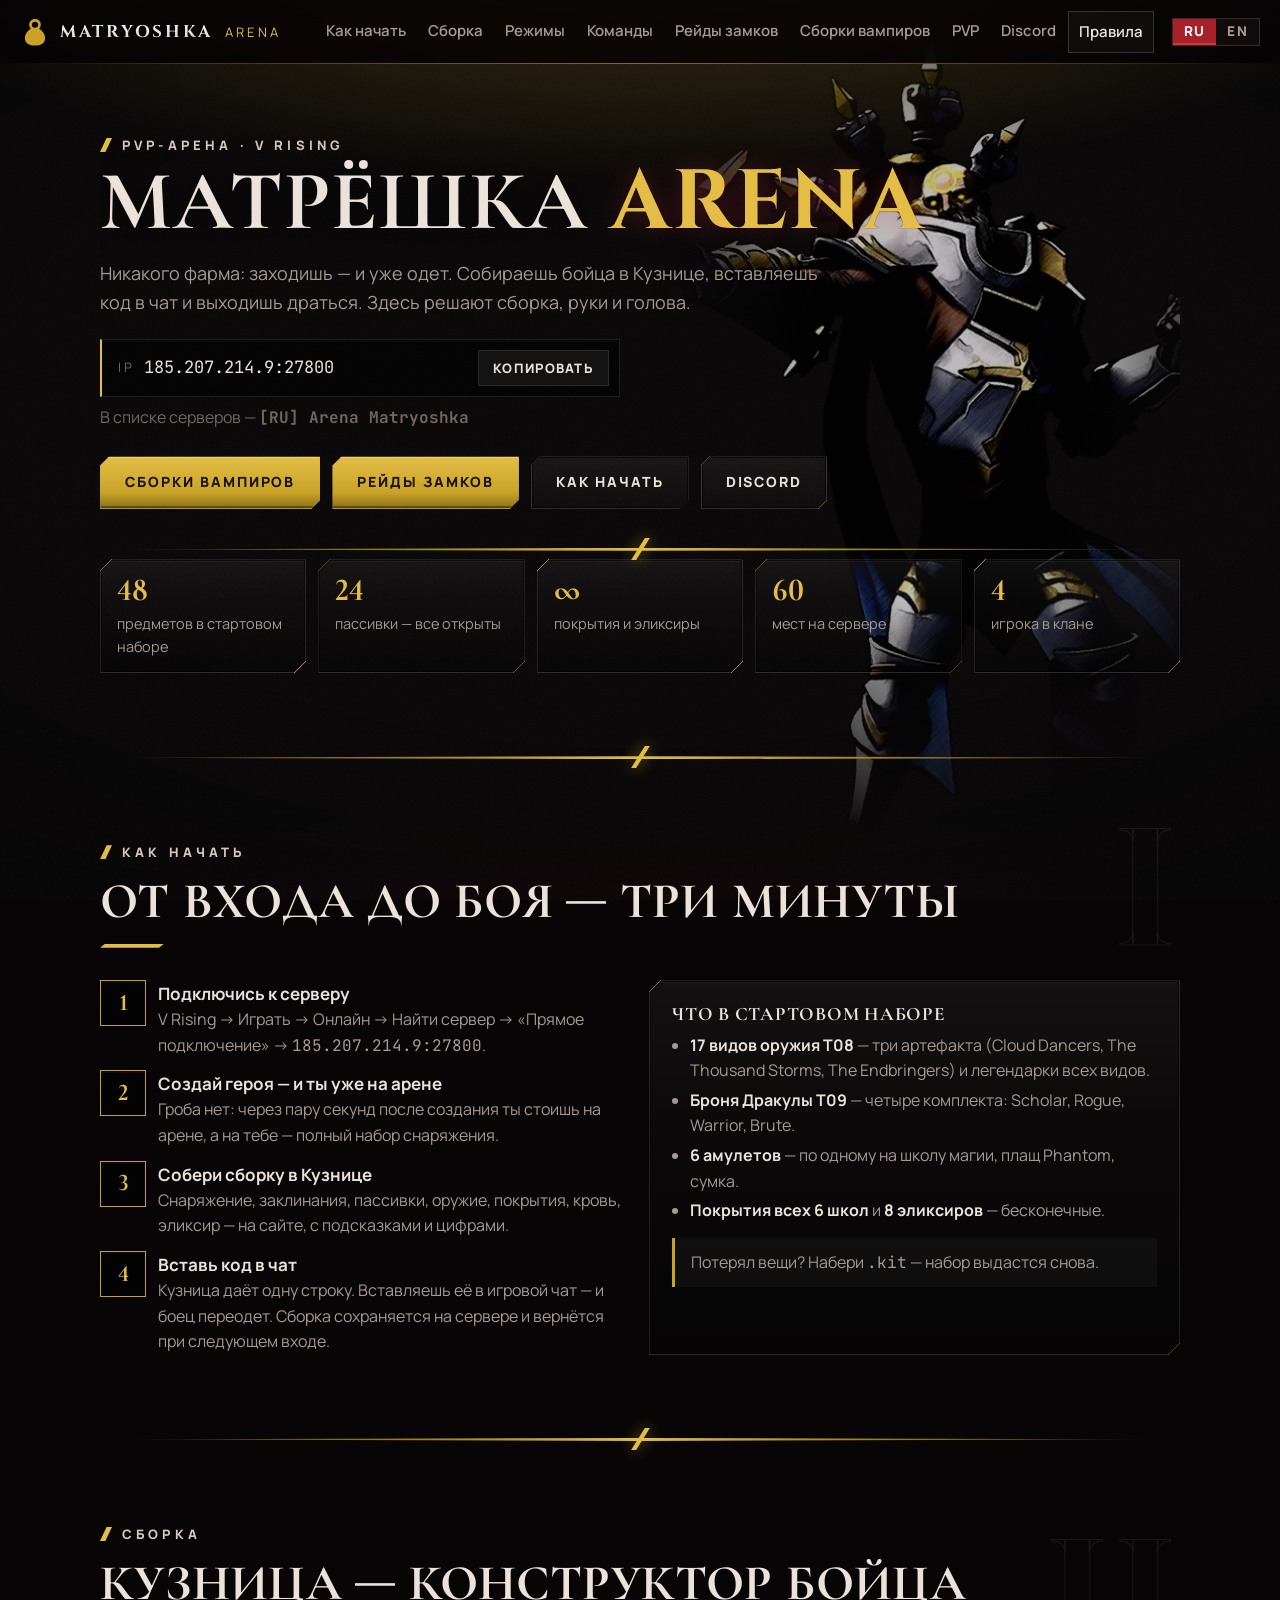
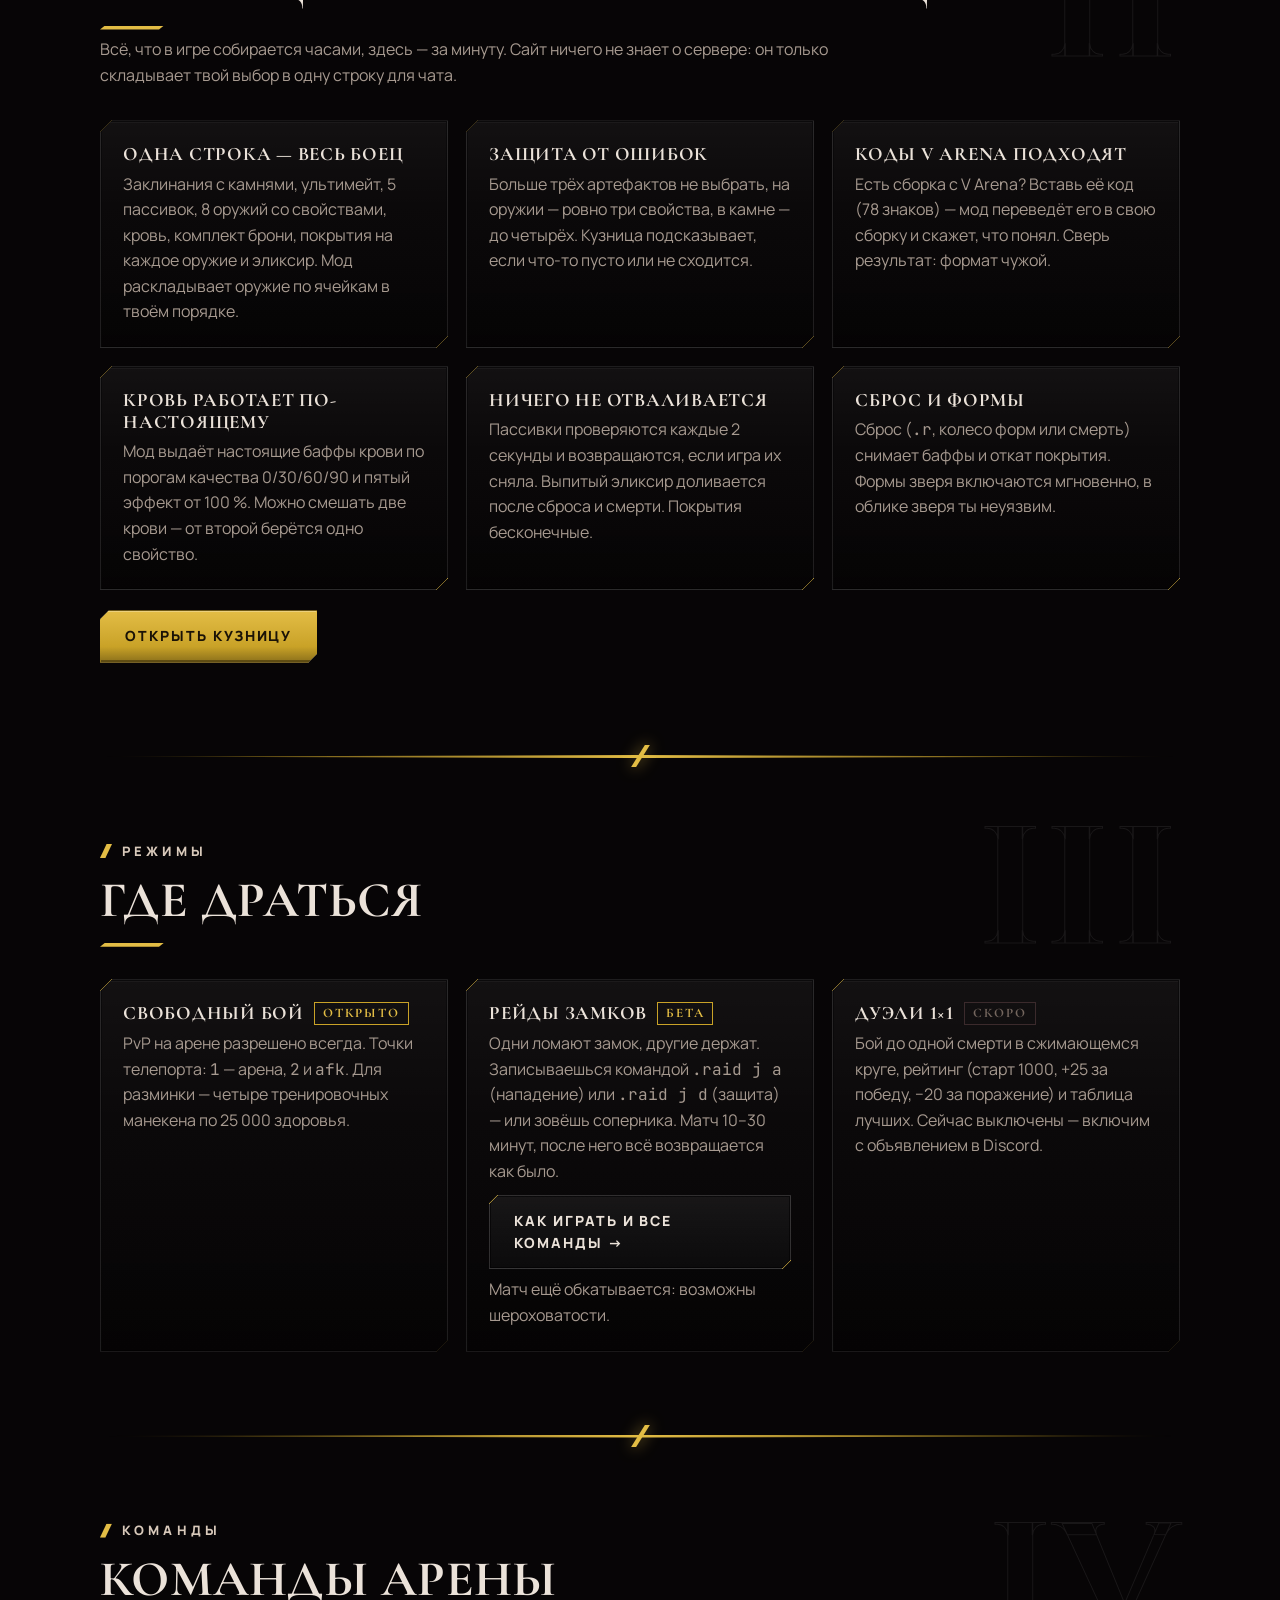
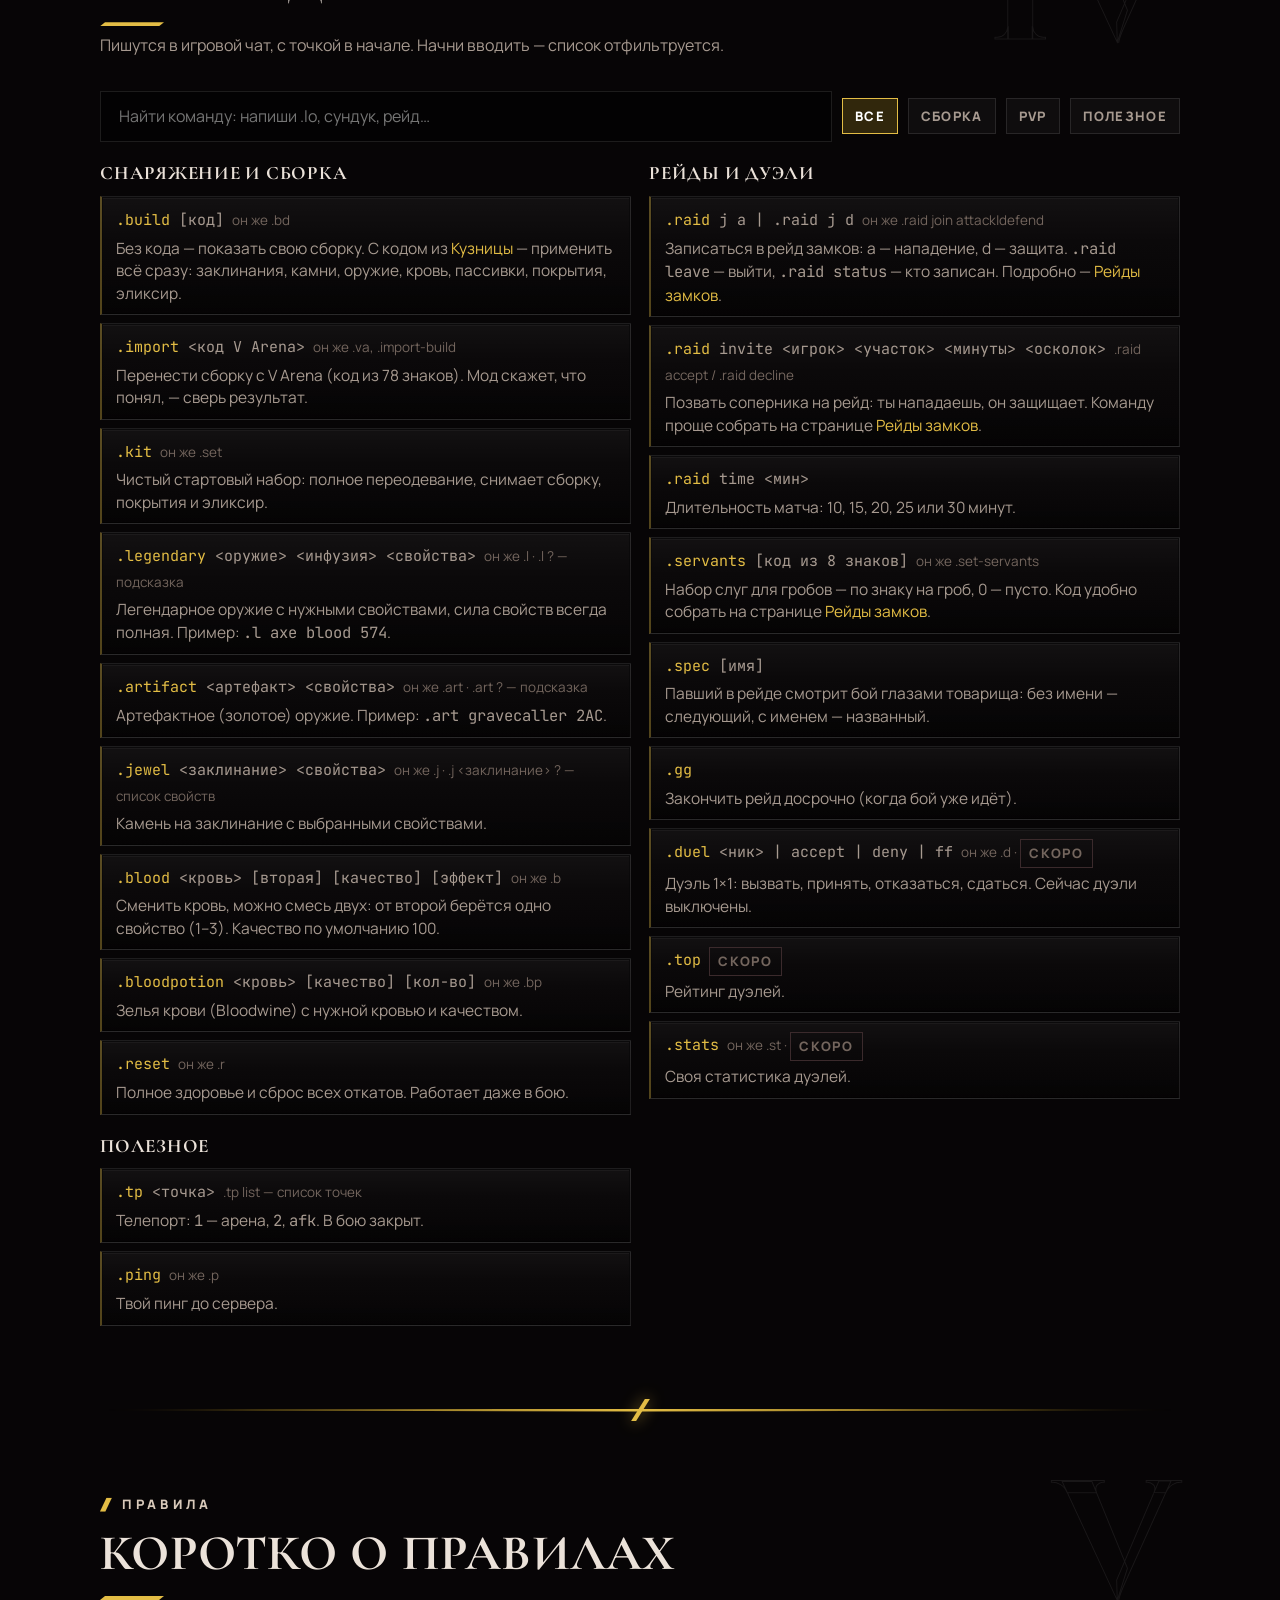
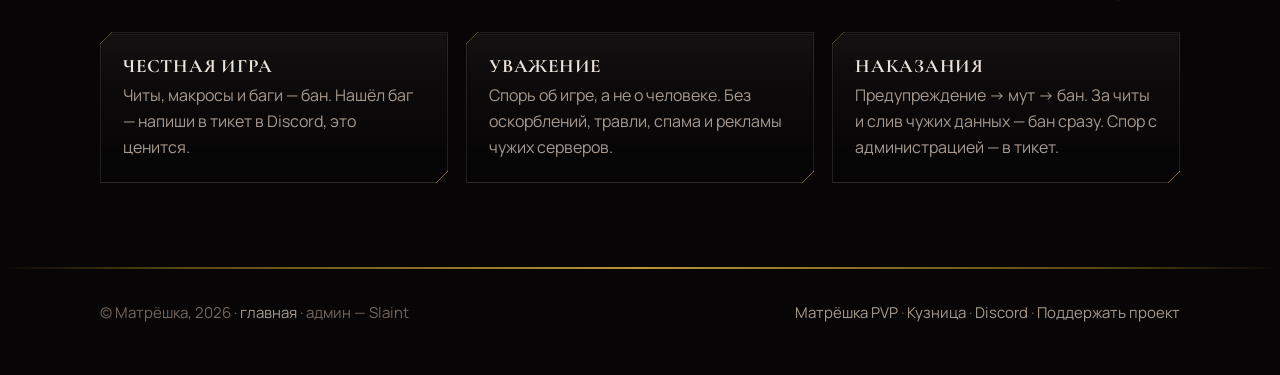
==== commit de762b85: "Рейды замков — своя страница, вкладка ушла из Кузницы Co-Authored-By: Claude Opus 5.5 <noreply@anthr" ====
--- a/arena/index.html
+++ b/arena/index.html
@@ -29,7 +29,8 @@
       <a href="#build">Сборка</a>
       <a href="#modes">Режимы</a>
       <a href="#commands">Команды</a>
-      <a href="../forge/">Кузница</a>
+      <a href="raid/">Рейды замков</a>
+      <a href="../forge/">Сборки вампиров</a>
       <a href="../pvp/" class="pvp-link">PVP</a>
       <a href="../discord/">Discord</a>
       <a href="../rules/" class="rules-link">Правила</a>
@@ -53,7 +54,8 @@
     </div>
     <p class="dim" style="margin-top:8px">В списке серверов — <b class="mono">[RU] Arena Matryoshka</b></p>
     <div class="hero-actions">
-      <a class="btn main" href="../forge/">Собрать бойца в Кузнице</a>
+      <a class="btn main" href="../forge/">Сборки вампиров</a>
+      <a class="btn main" href="raid/">Рейды замков</a>
       <a class="btn" href="#start">Как начать</a>
       <a class="btn" href="../discord/">Discord</a>
     </div>
@@ -149,10 +151,11 @@
           тренировочных манекена по 25 000 здоровья.</p>
       </div>
       <div class="card">
-        <h3>Рейд-арена замков <span class="badge">бета</span></h3>
-        <p>Записываешься командой <span class="mono">.raid join attack</span> или <span class="mono">defend</span> — за нападающих или защитников. Дальше мод сам разводит по кланам, переносит к
-          замку, выдаёт баффы, лечилки и осадные предметы нападающим. Время матча — от 10 до 30 минут,
-          слуги защитника ставятся по набору из Кузницы.</p>
+        <h3>Рейды замков <span class="badge">бета</span></h3>
+        <p>Одни ломают замок, другие держат. Записываешься командой <span class="mono">.raid j a</span>
+          (нападение) или <span class="mono">.raid j d</span> (защита) — или зовёшь соперника. Матч 10–30 минут,
+          после него всё возвращается как было.</p>
+        <p style="margin-top:10px"><a class="btn" href="raid/">Как играть и все команды →</a></p>
         <p class="dim" style="margin-top:8px">Матч ещё обкатывается: возможны шероховатости.</p>
       </div>
       <div class="card">
@@ -190,11 +193,12 @@
         <div class="cmd" data-g="build"><div><code>.reset</code><span class="al">он же .r</span></div><div class="d">Полное здоровье и сброс всех откатов. Работает даже в бою.</div></div>
       </div>
       <div class="cmd-group"><h3>Рейды и дуэли</h3>
-        <div class="cmd" data-g="pvp"><div><code>.raid <span class="arg">join attack|defend</span></code><span class="al">только командой</span></div><div class="d">Записаться в рейд-арену за нападающих или защитников. <span class="mono">.raid leave</span> — выйти, <span class="mono">.raid status</span> — что сейчас.</div></div>
-        <div class="cmd" data-g="pvp"><div><code>.raid <span class="arg">invite &lt;игрок&gt; &lt;участок&gt; &lt;минуты&gt; &lt;осколок&gt;</span></code><span class="al">.raid accept / .raid decline</span></div><div class="d">Позвать игрока на рейд: ты нападаешь, он защищает свой замок. Он отвечает accept или decline.</div></div>
-        <div class="cmd" data-g="pvp"><div><code>.raid <span class="arg">time &lt;мин&gt;</span></code><span class="al">.raid loc <N></span></div><div class="d">Выбрать длительность матча (10–30 мин) и локацию.</div></div>
-        <div class="cmd" data-g="pvp"><div><code>.servants <span class="arg">[код из 8 знаков]</span></code><span class="al">он же .set-servants</span></div><div class="d">Набор слуг для гробов твоего замка — по знаку на гроб, 0 — пусто. Код удобно собрать в Кузнице, вкладка «Рейд замка».</div></div>
-        <div class="cmd" data-g="pvp"><div><code>.gg</code></div><div class="d">Сдаться и закончить рейд досрочно.</div></div>
+        <div class="cmd" data-g="pvp"><div><code>.raid <span class="arg">j a | .raid j d</span></code><span class="al">он же .raid join attack|defend</span></div><div class="d">Записаться в рейд замков: a — нападение, d — защита. <span class="mono">.raid leave</span> — выйти, <span class="mono">.raid status</span> — кто записан. Подробно — <a href="raid/">Рейды замков</a>.</div></div>
+        <div class="cmd" data-g="pvp"><div><code>.raid <span class="arg">invite &lt;игрок&gt; &lt;участок&gt; &lt;минуты&gt; &lt;осколок&gt;</span></code><span class="al">.raid accept / .raid decline</span></div><div class="d">Позвать соперника на рейд: ты нападаешь, он защищает. Команду проще собрать на странице <a href="raid/#call">Рейды замков</a>.</div></div>
+        <div class="cmd" data-g="pvp"><div><code>.raid <span class="arg">time &lt;мин&gt;</span></code></div><div class="d">Длительность матча: 10, 15, 20, 25 или 30 минут.</div></div>
+        <div class="cmd" data-g="pvp"><div><code>.servants <span class="arg">[код из 8 знаков]</span></code><span class="al">он же .set-servants</span></div><div class="d">Набор слуг для гробов — по знаку на гроб, 0 — пусто. Код удобно собрать на странице <a href="raid/#servants">Рейды замков</a>.</div></div>
+        <div class="cmd" data-g="pvp"><div><code>.spec <span class="arg">[имя]</span></code></div><div class="d">Павший в рейде смотрит бой глазами товарища: без имени — следующий, с именем — названный.</div></div>
+        <div class="cmd" data-g="pvp"><div><code>.gg</code></div><div class="d">Закончить рейд досрочно (когда бой уже идёт).</div></div>
         <div class="cmd" data-g="pvp"><div><code>.duel <span class="arg">&lt;ник&gt; | accept | deny | ff</span></code><span class="al">он же .d · <span class="badge soon">скоро</span></span></div><div class="d">Дуэль 1×1: вызвать, принять, отказаться, сдаться. Сейчас дуэли выключены.</div></div>
         <div class="cmd" data-g="pvp"><div><code>.top</code><span class="al"><span class="badge soon">скоро</span></span></div><div class="d">Рейтинг дуэлей.</div></div>
         <div class="cmd" data-g="pvp"><div><code>.stats</code><span class="al">он же .st · <span class="badge soon">скоро</span></span></div><div class="d">Своя статистика дуэлей.</div></div>
